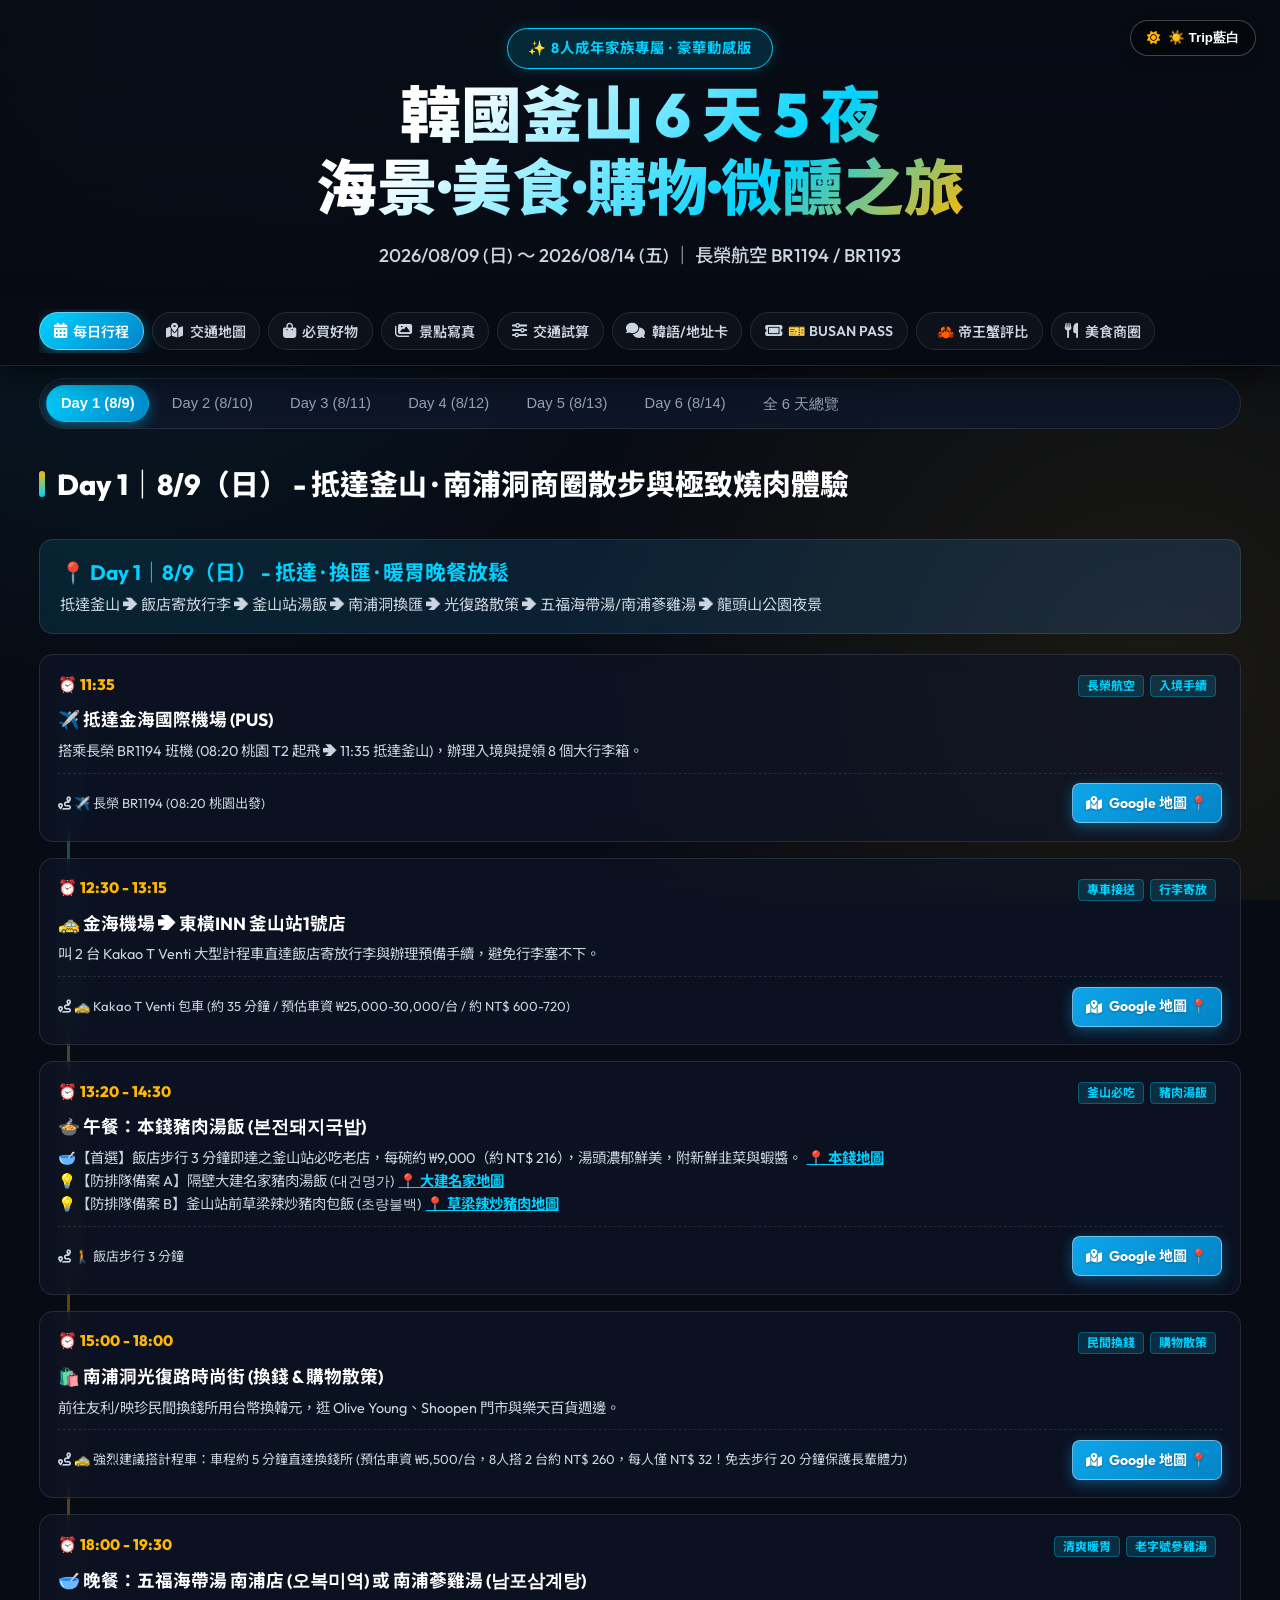
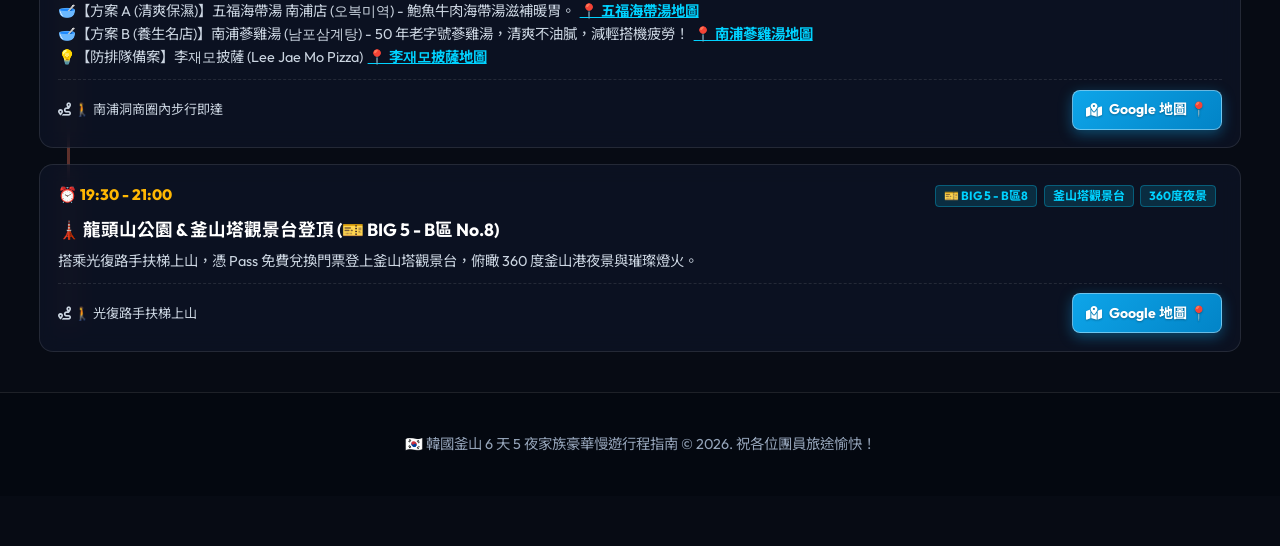
==== index.html @ e2132772 "Fix Google Maps multi-stop routing issue in Korea: Add travelmode=transit API parameter to bypass Ko" ====
<!DOCTYPE html>
<html lang="zh-TW">
<head>
  <meta charset="UTF-8">
  <meta name="viewport" content="width=device-width, initial-scale=1.0">
  <meta name="referrer" content="no-referrer">
  <meta name="description" content="2026 韓國釜山 6 天 5 夜 8 位成年家族慢遊行程與 Olive Young 必買好物推薦，含 Google Maps 定位地圖。">
  <title>🇰🇷 韓國釜山 6 天 5 夜豪華家族慢遊行程指南</title>
  <!-- Google Fonts & FontAwesome -->
  <link rel="preconnect" href="https://fonts.googleapis.com">
  <link rel="preconnect" href="https://fonts.gstatic.com" crossorigin>
  <link href="https://fonts.googleapis.com/css2?family=Noto+Sans+TC:wght@300;400;500;700;900&family=Outfit:wght@400;600;700;800;900&display=swap" rel="stylesheet">
  <link rel="stylesheet" href="https://cdnjs.cloudflare.com/ajax/libs/font-awesome/6.4.0/css/all.min.css">
  
  <style>
    /* 韓國釜山 專屬 CSS 設計系統 */
    :root {
      --primary-glow: #00d2ff;
      --secondary-glow: #3a7bd5;
      --accent-gold: #ffb703;
      --accent-coral: #ff5e78;
      --accent-green: #00e676;
      
      --line-1-orange: #f37321;
      --line-2-green: #36b84c;
      --line-donghae-blue: #0072bc;
      --line-gimhae-purple: #8c4195;
      
      --bg-dark: #070b14;
      --bg-card: rgba(18, 26, 45, 0.85);
      --bg-card-hover: rgba(28, 40, 68, 0.95);
      --border-light: rgba(255, 255, 255, 0.1);
      
      --text-main: #f8fafc;
      --text-muted: #94a3b8;
      --text-sub: #cbd5e1;
      
      --glass-bg: rgba(15, 23, 42, 0.8);
      --glass-border: rgba(255, 255, 255, 0.08);
      --shadow-lux: 0 20px 40px rgba(0, 0, 0, 0.5);
      
      --radius-lg: 20px;
      --radius-md: 14px;
      --radius-sm: 10px;
      --transition-smooth: all 0.3s cubic-bezier(0.4, 0, 0.2, 1);
    }

    /* ☀️ Trip.com 藍白簡約風格 (Light Trip Theme) 全面美化與對比優化 */
    html[data-theme="light-trip"] {
      --primary-glow: #0066f5;
      --secondary-glow: #0284c7;
      --accent-gold: #d97706;
      --accent-coral: #e11d48;
      --accent-green: #10b981;
      
      --bg-dark: #f8fafc;
      --bg-card: #ffffff;
      --bg-card-hover: #f1f5f9;
      --border-light: #dbeafe;
      
      --text-main: #0f172a;
      --text-muted: #64748b;
      --text-sub: #334155;
      
      --glass-bg: #ffffff;
      --glass-border: #cbd5e1;
      --shadow-lux: 0 8px 30px rgba(0, 102, 245, 0.08);
    }

    html[data-theme="light-trip"] body {
      background-color: #f1f5f9 !important;
      background-image: 
        radial-gradient(circle at 10% 15%, rgba(0, 102, 245, 0.05) 0%, transparent 40%),
        radial-gradient(circle at 90% 75%, rgba(217, 119, 6, 0.05) 0%, transparent 45%) !important;
      color: #0f172a !important;
    }

    html[data-theme="light-trip"] .hero-header {
      background: linear-gradient(180deg, rgba(255, 255, 255, 0.7) 0%, #f1f5f9 100%),
                  url('https://images.unsplash.com/photo-1570168007204-dfb528c6958f?q=80&w=1600&auto=format&fit=crop') center/cover no-repeat !important;
      border-bottom: 1px solid #cbd5e1 !important;
    }

    html[data-theme="light-trip"] .hero-overlay {
      background: radial-gradient(circle, rgba(241, 245, 249, 0.4) 0%, rgba(241, 245, 249, 0.92) 100%) !important;
    }

    html[data-theme="light-trip"] .hero-title {
      background: linear-gradient(135deg, #0f172a 20%, #0066f5 70%, #d97706 100%) !important;
      -webkit-background-clip: text !important;
      -webkit-text-fill-color: transparent !important;
    }

    html[data-theme="light-trip"] .sticky-nav {
      background: rgba(255, 255, 255, 0.95) !important;
      border-bottom: 1px solid #cbd5e1 !important;
      box-shadow: 0 4px 20px rgba(0, 0, 0, 0.06) !important;
    }

    html[data-theme="light-trip"] .main-tab-btn {
      background: #ffffff !important;
      color: #475569 !important;
      border: 1px solid #cbd5e1 !important;
      box-shadow: 0 2px 6px rgba(0, 0, 0, 0.03) !important;
    }

    html[data-theme="light-trip"] .main-tab-btn.active {
      background: linear-gradient(135deg, #0066f5 0%, #0284c7 100%) !important;
      color: #ffffff !important;
      border-color: #0066f5 !important;
      box-shadow: 0 4px 14px rgba(0, 102, 245, 0.35) !important;
    }

    /* 每日行程子頁籤背欄與按鈕修正 */
    html[data-theme="light-trip"] .sub-nav-container,
    html[data-theme="light-trip"] #sub-nav-container {
      background: #e2e8f0 !important;
      border: 1px solid #cbd5e1 !important;
      padding: 6px !important;
      border-radius: 40px !important;
    }

    html[data-theme="light-trip"] .sub-tab-btn {
      background: #ffffff !important;
      color: #334155 !important;
      border: 1px solid #cbd5e1 !important;
      box-shadow: 0 2px 5px rgba(0,0,0,0.03) !important;
    }

    html[data-theme="light-trip"] .sub-tab-btn.active {
      background: linear-gradient(135deg, #0066f5 0%, #0284c7 100%) !important;
      color: #ffffff !important;
      border-color: #0066f5 !important;
      box-shadow: 0 4px 12px rgba(0, 102, 245, 0.3) !important;
    }

    /* 每日行程區塊卡片美化（告別難看灰底） */
    html[data-theme="light-trip"] .day-section-block {
      background: #ffffff !important;
      border: 1.5px solid #dbeafe !important;
      box-shadow: 0 6px 25px rgba(0, 102, 245, 0.06) !important;
      padding: 1.5rem !important;
      border-radius: var(--radius-lg) !important;
      margin-bottom: 2.5rem !important;
    }

    html[data-theme="light-trip"] .day-section-title {
      color: #1e40af !important;
      border-bottom: 2px solid #60a5fa !important;
      padding-bottom: 0.6rem !important;
      margin-bottom: 1.75rem !important;
      font-size: 1.35rem !important;
      display: flex !important;
      align-items: center !important;
      gap: 0.5rem !important;
    }

    /* 時間軸內容卡片 */
    html[data-theme="light-trip"] .timeline-content {
      background: #ffffff !important;
      border: 1px solid #e2e8f0 !important;
      box-shadow: 0 4px 15px rgba(0, 0, 0, 0.04) !important;
    }

    html[data-theme="light-trip"] .timeline-time {
      color: #0066f5 !important;
      font-weight: 800 !important;
    }

    html[data-theme="light-trip"] .timeline-title {
      color: #0f172a !important;
    }

    html[data-theme="light-trip"] .timeline-desc {
      color: #334155 !important;
    }

    html[data-theme="light-trip"] .transport-info-box {
      background: #eff6ff !important;
      border: 1px solid #bfdbfe !important;
      color: #1e40af !important;
    }

    /* 交通試算區塊與按鈕白底白字覆蓋修正 */
    .transit-btn {
      background: rgba(255, 255, 255, 0.08);
      color: #cbd5e1;
      border: 1px solid rgba(255, 255, 255, 0.15);
      padding: 0.65rem 1.25rem;
      border-radius: var(--radius-sm);
      font-weight: 700;
      font-size: 0.92rem;
      cursor: pointer;
      transition: all 0.25s ease;
      display: inline-flex;
      align-items: center;
      gap: 0.5rem;
    }

    .transit-btn:hover {
      background: rgba(14, 165, 233, 0.25);
      border-color: var(--primary-glow);
      color: #ffffff;
    }

    .transit-btn.active {
      background: linear-gradient(135deg, #0ea5e9 0%, #0284c7 100%) !important;
      color: #ffffff !important;
      border: 1px solid var(--primary-glow) !important;
      box-shadow: 0 4px 15px rgba(14, 165, 233, 0.4) !important;
    }

    html[data-theme="light-trip"] .transit-btn {
      background: #ffffff !important;
      color: #1e293b !important;
      border: 1px solid #cbd5e1 !important;
    }

    html[data-theme="light-trip"] .transit-btn:hover {
      background: #f1f5f9 !important;
      color: #0f172a !important;
    }

    html[data-theme="light-trip"] .transit-btn.active {
      background: linear-gradient(135deg, #0066f5 0%, #0284c7 100%) !important;
      color: #ffffff !important;
      border-color: #0066f5 !important;
      box-shadow: 0 4px 14px rgba(0, 102, 245, 0.3) !important;
    }

    html[data-theme="light-trip"] #transit-detail {
      background: #eff6ff !important;
      border: 1.5px solid #bfdbfe !important;
      color: #0f172a !important;
    }

    html[data-theme="light-trip"] .transit-plan-desc {
      color: #334155 !important;
    }

    html[data-theme="light-trip"] .calc-input {
      background: #ffffff !important;
      color: #0f172a !important;
      border: 1px solid #cbd5e1 !important;
    }

    html[data-theme="light-trip"] .result-box {
      background: #eff6ff !important;
      border: 1px solid #bfdbfe !important;
    }

    html[data-theme="light-trip"] .result-val {
      color: #0066f5 !important;
    }

    /* 通用卡片與文字高對比度強制修正 */
    html[data-theme="light-trip"] .box-card,
    html[data-theme="light-trip"] .korean-card-box,
    html[data-theme="light-trip"] .product-card,
    html[data-theme="light-trip"] .gallery-card,
    html[data-theme="light-trip"] .meta-card {
      background: #ffffff !important;
      border: 1px solid #e2e8f0 !important;
      box-shadow: 0 4px 20px rgba(0, 0, 0, 0.05) !important;
    }

    html[data-theme="light-trip"] h1,
    html[data-theme="light-trip"] h2,
    html[data-theme="light-trip"] h3,
    html[data-theme="light-trip"] h4,
    html[data-theme="light-trip"] .section-title,
    html[data-theme="light-trip"] .product-title,
    html[data-theme="light-trip"] .gallery-title {
      color: #0f172a !important;
    }

    html[data-theme="light-trip"] p,
    html[data-theme="light-trip"] label,
    html[data-theme="light-trip"] li {
      color: #334155 !important;
    }

    html[data-theme="light-trip"] .korean-cat-btn,
    html[data-theme="light-trip"] .oy-filter-btn {
      background: #f1f5f9 !important;
      color: #334155 !important;
      border: 1px solid #cbd5e1 !important;
    }

    html[data-theme="light-trip"] .korean-cat-btn.active,
    html[data-theme="light-trip"] .oy-filter-btn.active {
      background: #0066f5 !important;
      color: #ffffff !important;
      border-color: #0066f5 !important;
    }

    * { margin: 0; padding: 0; box-sizing: border-box; }

    body {
      font-family: 'Outfit', 'Noto Sans TC', sans-serif;
      background-color: var(--bg-dark);
      color: var(--text-main);
      line-height: 1.6;
      overflow-x: hidden;
      background-image: 
        radial-gradient(circle at 10% 15%, rgba(0, 210, 255, 0.1) 0%, transparent 40%),
        radial-gradient(circle at 90% 75%, rgba(255, 183, 3, 0.08) 0%, transparent 45%);
      background-attachment: fixed;
      padding-bottom: 50px;
    }

    /* Hero Header */
    .hero-header {
      position: relative;
      min-height: auto !important;
      display: flex;
      flex-direction: column;
      justify-content: center;
      align-items: center;
      text-align: center;
      padding: 1.75rem 1.5rem 1.2rem 1.5rem !important;
      background: linear-gradient(180deg, rgba(7, 11, 20, 0.4) 0%, var(--bg-dark) 100%),
                  url('https://images.unsplash.com/photo-1570168007204-dfb528c6958f?q=80&w=1600&auto=format&fit=crop') center/cover no-repeat;
      /* border-bottom removed for seamless join */
    }

    .hero-overlay { position: absolute; inset: 0; background: radial-gradient(circle, rgba(7,11,20,0.3) 0%, rgba(7,11,20,0.92) 100%); z-index: 1; }
    .hero-content { position: relative; z-index: 2; max-width: 950px; }

    .badge-tag {
      display: inline-flex; align-items: center; gap: 0.5rem; padding: 0.5rem 1.25rem;
      background: rgba(0, 210, 255, 0.15); border: 1px solid var(--primary-glow); color: var(--primary-glow);
      border-radius: 50px; font-size: 0.9rem; font-weight: 700; letter-spacing: 1px; margin-bottom: 0.6rem !important;
      backdrop-filter: blur(10px); box-shadow: 0 0 15px rgba(0, 210, 255, 0.2);
    }

    .hero-title {
      font-size: clamp(2.2rem, 5vw, 3.8rem); font-weight: 900;
      background: linear-gradient(135deg, #ffffff 20%, var(--primary-glow) 70%, var(--accent-gold) 100%);
      -webkit-background-clip: text; -webkit-text-fill-color: transparent; margin-bottom: 1rem; line-height: 1.2;
    }

    .hero-subtitle { font-size: 1.15rem; color: var(--text-sub); margin-bottom: 0.5rem !important; font-weight: 500; }

    .meta-grid { display: grid; grid-template-columns: repeat(3, 1fr); gap: 1rem; max-width: 750px; margin: 0 auto; }
    @media (max-width: 768px) { .meta-grid { grid-template-columns: 1fr; } }
    .meta-card { background: var(--glass-bg); border: 1px solid var(--glass-border); backdrop-filter: blur(16px); padding: 1.2rem; border-radius: var(--radius-md); box-shadow: var(--shadow-lux); }
    .meta-card .label { font-size: 0.82rem; color: var(--text-muted); display: block; margin-bottom: 0.25rem; }
    .meta-card .val { font-size: 1rem; font-weight: 700; color: var(--accent-gold); }

    /* Sticky Main Navigation Tabs */
    .sticky-nav {
      border-top: none !important;
      position: sticky;
      top: 0;
      z-index: 100;
      background: rgba(7, 11, 20, 0.94);
      backdrop-filter: blur(24px);
      -webkit-backdrop-filter: blur(24px);
      border-bottom: 1px solid var(--border-light);
      padding: 0.75rem 0;
      box-shadow: 0 10px 30px rgba(0, 0, 0, 0.6);
    }
    .nav-container { max-width: 1250px; margin: 0 auto; padding: 0 1.5rem; }
    
    .main-tab-group {
      display: flex !important;
      flex-wrap: nowrap !important;
      overflow-x: auto !important;
      gap: 0.5rem !important;
      padding: 0.2rem 0 !important;
      scrollbar-width: none;
      -webkit-overflow-scrolling: touch;
    }
    .main-tab-group::-webkit-scrollbar { display: none; }
    
    .main-tab-btn {
      flex: 0 0 auto !important;
      white-space: nowrap !important;
      background: rgba(255, 255, 255, 0.03);
      border: 1px solid var(--border-light);
      border-radius: 30px !important;
      padding: 0.48rem 0.85rem !important; font-size: 0.92rem !important;
      cursor: pointer;
      color: var(--text-sub);
      font-weight: 600;
      font-size: 0.88rem !important;
      font-family: inherit;
      display: inline-flex !important;
      flex-direction: row !important;
      align-items: center;
      justify-content: center;
      gap: 0.4rem !important;
      transition: var(--transition-smooth);
    }
    .main-tab-btn i { font-size: 0.95rem; }
    .main-tab-btn:hover {
      background: rgba(255, 255, 255, 0.08);
      border-color: var(--primary-glow);
      color: #fff;
    }
    .main-tab-btn.active {
      background: linear-gradient(135deg, var(--primary-glow), #0284c7) !important;
      border: 1px solid rgba(255, 255, 255, 0.4) !important;
      color: #fff !important;
      box-shadow: 0 4px 15px rgba(0, 210, 255, 0.4) !important;
    }

    /* 美化分類過濾按鈕 (解決白底粗糙醜按鈕) */
    .korean-cat-btn, .oy-filter-btn {
      background: rgba(255, 255, 255, 0.05) !important;
      color: var(--text-sub) !important;
      border: 1px solid var(--border-light) !important;
      padding: 0.4rem 0.9rem !important;
      border-radius: 20px !important;
      font-size: 0.85rem !important;
      font-weight: 600 !important;
      cursor: pointer !important;
      transition: all 0.2s ease !important;
      white-space: nowrap !important;
      display: inline-flex !important;
      align-items: center !important;
      gap: 0.3rem !important;
    }
    .korean-cat-btn:hover, .oy-filter-btn:hover {
      background: rgba(14, 165, 233, 0.15) !important;
      color: var(--primary-glow) !important;
      border-color: var(--primary-glow) !important;
    }
    .korean-cat-btn.active, .oy-filter-btn.active {
      background: linear-gradient(135deg, #0ea5e9 0%, #0284c7 100%) !important;
      color: #ffffff !important;
      border-color: transparent !important;
      box-shadow: 0 4px 12px rgba(14, 165, 233, 0.4) !important;
    }

    /* 韓語/地址卡 網格與等高強制對齊 (Equal Height) */
    .korean-cards-grid {
      display: grid !important;
      grid-template-columns: repeat(auto-fill, minmax(280px, 1fr)) !important;
      gap: 1.25rem !important;
      align-items: stretch !important;
    }
    .korean-card-box {
      display: flex !important;
      flex-direction: column !important;
      justify-content: space-between !important;
      height: 100% !important;
      min-height: 250px !important;
    }

    /* Sub Navigation Tabs for Itinerary Days (膠囊單排滑動軌道，不佔兩排) */
    .sub-nav-wrapper {
      background: rgba(15, 23, 42, 0.85);
      border: 1px solid var(--border-light);
      border-radius: 40px;
      padding: 0.4rem;
      margin-bottom: 2rem;
      display: flex !important;
      flex-wrap: nowrap !important;
      overflow-x: auto !important;
      gap: 0.5rem !important;
      backdrop-filter: blur(12px);
      -webkit-overflow-scrolling: touch;
      scrollbar-width: none;
    }
    .sub-nav-wrapper::-webkit-scrollbar { display: none; }
    .sub-tab-btn {
      flex: 0 0 auto !important;
      white-space: nowrap !important;
      padding: 0.48rem 0.85rem !important; font-size: 0.92rem !important;
      border-radius: 30px !important;
      border: 1px solid transparent;
      background: transparent;
      color: var(--text-muted);
      font-size: 0.88rem;
      font-weight: 600;
      cursor: pointer;
      transition: var(--transition-smooth);
      display: inline-flex;
      align-items: center;
      gap: 0.4rem;
    }
    .sub-tab-btn.active {
      background: linear-gradient(135deg, var(--primary-glow), #0284c7) !important;
      color: #ffffff !important;
      font-weight: 700 !important;
      border-color: rgba(255, 255, 255, 0.4);
      box-shadow: 0 4px 15px rgba(0, 210, 255, 0.4);
    }

    .sub-tab-btn {
      background: transparent;
      border: 1px solid transparent;
      color: var(--text-muted);
      border-radius: var(--radius-sm);
      padding: 0.5rem 0.25rem;
      cursor: pointer;
      font-weight: 500;
      font-size: 0.88rem;
      display: flex;
      flex-direction: column;
      align-items: center;
      transition: var(--transition-smooth);
    }
    .sub-tab-btn:hover { color: #fff; background: rgba(255,255,255,0.04); }
    .sub-tab-btn.active {
      background: rgba(0, 210, 255, 0.08);
      border-color: rgba(0, 210, 255, 0.3);
      color: var(--primary-glow);
      font-weight: 700;
    }
    .sub-tab-day { font-size: 0.7rem; color: var(--accent-gold); }

    /* App Layout */
    .main-wrapper { max-width: 1250px; margin: 0.75rem auto; padding: 0 1.5rem; }
    
    /* App Sections */
    .app-section {
      display: none;
      animation: fadeIn 0.4s ease;
    }
    .app-section.active {
      display: block;
    }

    .section-header { margin-bottom: 2rem; display: flex; justify-content: space-between; align-items: center; }
    .section-title { font-size: 1.8rem; font-weight: 800; color: #fff; display: flex; align-items: center; gap: 0.75rem; }
    .section-title::before { content: ''; width: 6px; height: 26px; background: linear-gradient(180deg, var(--accent-gold), var(--primary-glow)); border-radius: 4px; display: inline-block; }

    .box-card { background: var(--bg-card); border: 1px solid var(--border-light); border-radius: var(--radius-lg); padding: 2rem; backdrop-filter: blur(15px); margin-bottom: 2.5rem; }

    /* Timeline Styles */
    .timeline { display: flex; flex-direction: column; gap: 1.75rem; position: relative; }
    .timeline::before { content: ''; position: absolute; left: 28px; top: 25px; bottom: 25px; width: 3px; background: linear-gradient(180deg, var(--primary-glow), var(--accent-gold), var(--accent-coral)); opacity: 0.35; }
    .timeline-item { position: relative; padding-left: 75px; }
    .timeline-icon { position: absolute; left: 8px; top: 15px; width: 42px; height: 42px; border-radius: 50%; background: var(--bg-dark); border: 2px solid var(--primary-glow); display: flex; align-items: center; justify-content: center; font-size: 1.2rem; box-shadow: 0 0 15px rgba(0, 210, 255, 0.4); z-index: 2; }
    
    .event-card { background: var(--bg-card); border: 1px solid var(--border-light); border-radius: var(--radius-lg); padding: 1.6rem; backdrop-filter: blur(12px); transition: var(--transition-smooth); }
    .event-card:hover { background: var(--bg-card-hover); border-color: rgba(0, 210, 255, 0.4); transform: translateY(-3px); box-shadow: var(--shadow-lux); }
    .event-header-flex { display: flex; justify-content: space-between; align-items: flex-start; gap: 1rem; margin-bottom: 0.5rem; }
    .event-time { font-size: 0.9rem; font-weight: 700; color: var(--accent-gold); background: rgba(255, 183, 3, 0.1); padding: 0.2rem 0.6rem; border-radius: 6px; display: inline-block; }
    .btn-map-link, .map-link-btn {
      display: inline-flex;
      align-items: center;
      gap: 0.4rem;
      background: linear-gradient(135deg, #0ea5e9 0%, #0284c7 100%) !important;
      color: #ffffff !important;
      padding: 0.48rem 0.85rem !important; font-size: 0.92rem !important;
      border-radius: 8px !important;
      font-size: 0.88rem !important;
      font-weight: 700 !important;
      text-decoration: none !important;
      border: 1px solid rgba(255, 255, 255, 0.4) !important;
      box-shadow: 0 4px 14px rgba(14, 165, 233, 0.4) !important;
      text-shadow: 0 1px 2px rgba(0, 0, 0, 0.3) !important;
      transition: var(--transition-smooth) !important;
    }
    .btn-map-link:hover, .map-link-btn:hover {
      background: linear-gradient(135deg, #38bdf8 0%, #0ea5e9 100%) !important;
      color: #ffffff !important;
      transform: translateY(-2px) !important;
      box-shadow: 0 6px 20px rgba(56, 189, 248, 0.6) !important;
    }
    .btn-map-link i, .map-link-btn i {
      color: #ffffff !important;
    }
    .event-title { font-size: 1.3rem; font-weight: 700; color: #fff; margin-bottom: 0.6rem; }
    .event-desc { color: var(--text-sub); font-size: 1rem; line-height: 1.65; margin-bottom: 1rem; }
    
    /* 雙方案獨立卡片斷行樣式 */
    .plan-option-container { margin-top: 0.75rem; display: flex; flex-direction: column; gap: 0.65rem; }
    .plan-option-box {
      padding: 0.85rem 1.1rem;
      border-radius: var(--radius-md);
      background: var(--bg-card);
      border: 1px solid var(--border-light);
      line-height: 1.6;
      font-size: 0.95rem;
      color: var(--text-main);
      box-shadow: 0 4px 12px rgba(0,0,0,0.1);
    }
    .plan-option-box.plan-a {
      border-left: 5px solid var(--accent-green, #10b981);
      background: rgba(16, 185, 129, 0.06);
    }
    .plan-option-box.plan-b {
      border-left: 5px solid #0066f5;
      background: rgba(0, 102, 245, 0.06);
    }
    
    .event-badges { display: flex; flex-wrap: wrap; gap: 0.5rem; }
    .badge { font-size: 0.8rem; padding: 0.35rem 0.8rem; border-radius: var(--radius-sm); font-weight: 600; }
    .badge-food { background: rgba(255, 183, 3, 0.15); color: var(--accent-gold); border: 1px solid rgba(255, 183, 3, 0.3); }
    .badge-shop { background: rgba(255, 94, 120, 0.15); color: var(--accent-coral); border: 1px solid rgba(255, 94, 120, 0.3); }
    .badge-sight { background: rgba(0, 210, 255, 0.15); color: var(--primary-glow); border: 1px solid rgba(0, 210, 255, 0.3); }

    /* Metro Guide */
    .metro-grid { display: grid; grid-template-columns: repeat(auto-fit, minmax(250px, 1fr)); gap: 1.25rem; margin-top: 1.5rem; }
    .metro-card { background: rgba(255, 255, 255, 0.02); border: 1px solid var(--border-light); border-radius: var(--radius-md); padding: 1.5rem; }
    .metro-card-header { display: flex; align-items: center; gap: 0.75rem; margin-bottom: 1rem; }
    .metro-badge { width: 32px; height: 32px; border-radius: 50%; color: #fff; font-weight: 800; font-size: 0.95rem; display: flex; align-items: center; justify-content: center; }
    .line-1 { background-color: var(--line-1-orange); } .line-2 { background-color: var(--line-2-green); } .line-donghae { background-color: var(--line-donghae-blue); } .line-gimhae { background-color: var(--line-gimhae-purple); }
    .metro-line-title { font-size: 1.15rem; font-weight: 700; color: #fff; }
    .metro-stations-list { list-style: none; display: flex; flex-direction: column; gap: 0.8rem; }
    .metro-station-item { display: flex; align-items: flex-start; gap: 0.6rem; font-size: 0.92rem; }
    .station-name { font-weight: 700; color: var(--accent-gold); white-space: nowrap; }
    .station-spots { color: var(--text-sub); }
    .metro-map-wrapper { background: rgba(0, 0, 0, 0.4); border: 1px solid var(--border-light); border-radius: var(--radius-lg); padding: 1rem; margin-top: 1.5rem; text-align: center; }
    .metro-map-img { width: 100%; max-height: 500px; object-fit: contain; border-radius: var(--radius-md); }

    /* 中韓對照司機卡片 CSS */
    .taxi-grid { display: grid; grid-template-columns: repeat(auto-fill, minmax(280px, 1fr)); gap: 1.25rem; margin-top: 1.5rem; }
    .taxi-card { background: linear-gradient(135deg, rgba(28, 40, 68, 0.9) 0%, rgba(18, 26, 45, 0.9) 100%); border: 1px solid rgba(0, 210, 255, 0.25); border-radius: var(--radius-md); padding: 1.5rem; box-shadow: var(--shadow-lux); position: relative; overflow: hidden; }
    .taxi-card::after { content: '🚕'; position: absolute; bottom: 10px; right: 10px; font-size: 2.2rem; opacity: 0.08; }
    .taxi-zh { font-size: 1.1rem; font-weight: 800; color: #fff; margin-bottom: 0.4rem; display: flex; align-items: center; gap: 8px; }
    .taxi-zh span { font-size: 0.82rem; background: rgba(255, 183, 3, 0.15); color: var(--accent-gold); padding: 2px 8px; border-radius: 4px; font-weight: 600; }
    .taxi-kr-box { background: rgba(7, 11, 20, 0.6); border: 1px solid rgba(255,255,255,0.05); border-radius: var(--radius-sm); padding: 0.85rem; margin: 0.75rem 0; text-align: center; }
    .taxi-kr { font-size: 1.5rem; font-weight: 900; color: var(--primary-glow); letter-spacing: 0.5px; word-break: break-all; }
    .taxi-addr { font-size: 0.82rem; color: var(--text-muted); line-height: 1.4; margin-bottom: 0.5rem; }
    .taxi-copy-btn { width: 100%; background: rgba(255,255,255,0.05); border: 1px solid rgba(255,255,255,0.1); color: var(--text-sub); padding: 0.45rem; border-radius: 6px; font-size: 0.78rem; font-weight: 600; cursor: pointer; display: flex; align-items: center; justify-content: center; gap: 6px; transition: var(--transition-smooth); }
    .taxi-copy-btn:hover { background: var(--primary-glow); color: #000; border-color: var(--primary-glow); }

    /* Google Maps Locations Table */
    .maps-table-wrapper {
      margin-top: 1.5rem;
      overflow-x: auto;
    }
    .maps-table {
      width: 100%;
      border-collapse: collapse;
      text-align: left;
      font-size: 0.95rem;
    }
    .maps-table th, .maps-table td {
      padding: 0.85rem 1rem;
      border-bottom: 1px solid var(--border-light);
    }
    .maps-table th {
      background-color: rgba(255, 255, 255, 0.05);
      color: var(--primary-glow);
      font-weight: 700;
    }
    .maps-table tr:hover {
      background-color: rgba(255, 255, 255, 0.02);
    }
    .maps-table td a {
      color: var(--accent-gold);
      text-decoration: none;
      font-weight: 600;
      display: inline-flex;
      align-items: center;
      gap: 5px;
    }
    .maps-table td a:hover {
      color: #fff;
      text-decoration: underline;
    }

    /* Photo Gallery */
    .gallery-grid { display: grid; grid-template-columns: repeat(auto-fill, minmax(280px, 1fr)); gap: 1.5rem; margin-top: 1rem; }
    .photo-card { position: relative; border-radius: var(--radius-md); overflow: hidden; height: 240px; cursor: pointer; border: 1px solid var(--border-light); box-shadow: var(--shadow-lux); }
    .photo-card img { width: 100%; height: 100%; object-fit: cover; transition: transform 0.6s ease; }
    .photo-card:hover img { transform: scale(1.08); }
    .photo-overlay { position: absolute; inset: 0; background: linear-gradient(180deg, transparent 35%, rgba(7, 11, 20, 0.95) 100%); display: flex; flex-direction: column; justify-content: flex-end; padding: 1.2rem; }
    .photo-title { font-size: 1.15rem; font-weight: 700; color: #fff; margin-bottom: 0.2rem; }
    .photo-location { font-size: 0.85rem; color: var(--primary-glow); }

    /* Calculators and Transit Tools */
    .calc-grid { display: grid; grid-template-columns: repeat(auto-fit, minmax(220px, 1fr)); gap: 1.25rem; margin-top: 1rem; }
    .calc-input-group { display: flex; flex-direction: column; gap: 0.5rem; }
    .calc-input-group label { font-size: 0.88rem; color: var(--text-sub); }
    .calc-input { background: rgba(255, 255, 255, 0.05); border: 1px solid var(--border-light); color: #fff; padding: 0.75rem 1rem; border-radius: var(--radius-sm); font-size: 0.95rem; outline: none; transition: var(--transition-smooth); }
    .calc-input:focus { border-color: var(--primary-glow); }
    .result-box { background: rgba(0, 210, 255, 0.08); border: 1px solid rgba(0, 210, 255, 0.2); border-radius: var(--radius-md); padding: 1.25rem 1.5rem; display: flex; justify-content: space-between; align-items: center; margin-top: 1.5rem; }
    .result-val { font-size: 1.5rem; font-weight: 800; color: var(--accent-gold); }

    /* Food & Shopping Guides */
    .rec-flex-grid { display: grid; grid-template-columns: repeat(auto-fit, minmax(320px, 1fr)); gap: 1.5rem; }
    .rec-list { list-style: none; display: flex; flex-direction: column; gap: 0.8rem; font-size: 0.95rem; color: var(--text-sub); }
    .rec-list li { position: relative; padding-left: 1.5rem; border-bottom: 1px solid rgba(255,255,255,0.03); padding-bottom: 0.6rem; }
    .rec-list li:last-child { border-bottom: none; }
    .rec-list li strong { color: #fff; }
    .rec-list li::before { content: '➔'; position: absolute; left: 0; color: var(--primary-glow); }

    /* Olive Young Styles (圖片外連按鈕樣式) */
    .oy-subtitle { color: var(--text-sub); font-size: 1rem; margin-bottom: 2rem; }
    
    .oy-widgets-grid { display: grid; grid-template-columns: 1.2fr 1fr; gap: 1.5rem; margin-bottom: 2.5rem; }
    @media (max-width: 768px) { .oy-widgets-grid { grid-template-columns: 1fr; } }
    
    .oy-widget-card { background: rgba(255, 255, 255, 0.02); border: 1px solid var(--border-light); border-radius: var(--radius-md); padding: 1.5rem; }
    .oy-widget-title { font-size: 1.15rem; color: #fff; margin-bottom: 1rem; display: flex; align-items: center; gap: 0.5rem; border-bottom: 1px solid rgba(255, 255, 255, 0.05); padding-bottom: 0.5rem; }
    .oy-widget-title i { color: var(--accent-gold); }
    
    .oy-calc-group { display: flex; gap: 10px; }
    .oy-calc-input-wrapper { flex-grow: 1; position: relative; }
    .oy-calc-input-wrapper span { position: absolute; right: 12px; top: 50%; transform: translateY(-50%); color: var(--text-muted); font-size: 0.85rem; font-weight: 600; }
    .oy-calc-input { width: 100%; background: rgba(255, 255, 255, 0.05); border: 1px solid var(--border-light); color: #fff; padding: 0.65rem 3rem 0.65rem 0.85rem; border-radius: var(--radius-sm); font-size: 0.95rem; outline: none; transition: var(--transition-smooth); }
    .oy-calc-input:focus { border-color: var(--primary-glow); }
    .oy-calc-btn { background: var(--primary-glow); color: #000; border: none; font-weight: 700; padding: 0 1.25rem; border-radius: var(--radius-sm); cursor: pointer; transition: var(--transition-smooth); }
    .oy-calc-btn:hover { background: #00b3d6; box-shadow: 0 0 10px rgba(0, 210, 255, 0.3); }
    
    .oy-calc-result { display: none; margin-top: 1.25rem; padding: 1rem; background: rgba(0, 210, 255, 0.04); border-left: 3px solid var(--primary-glow); border-radius: 0 var(--radius-sm) var(--radius-sm) 0; font-size: 0.9rem; animation: fadeIn 0.3s ease; }
    .oy-calc-row { display: flex; justify-content: space-between; margin-bottom: 0.4rem; }
    .oy-calc-row:last-child { margin-bottom: 0; border-top: 1px dashed rgba(255, 255, 255, 0.1); padding-top: 0.4rem; font-weight: 700; color: var(--accent-gold); }
    
    .oy-tips-list { list-style: none; display: flex; flex-direction: column; gap: 0.6rem; font-size: 0.88rem; color: var(--text-sub); }
    .oy-tips-list li { position: relative; padding-left: 1.2rem; }
    .oy-tips-list li::before { content: '✦'; position: absolute; left: 0; color: var(--accent-gold); }
    
    .oy-filter-bar { display: flex; gap: 0.5rem; flex-wrap: wrap; margin-bottom: 1.5rem; }
    .oy-filter-btn { background: rgba(255, 255, 255, 0.03); border: 1px solid var(--border-light); color: var(--text-sub); padding: 0.5rem 1.2rem; border-radius: 50px; font-size: 0.88rem; cursor: pointer; transition: var(--transition-smooth); }
    .oy-filter-btn:hover { border-color: var(--primary-glow); color: #fff; }
    .oy-filter-btn.active { background: var(--primary-glow); color: #000; border-color: var(--primary-glow); font-weight: 700; box-shadow: 0 4px 12px rgba(0, 210, 255, 0.25); }
    
    .oy-grid { display: grid; grid-template-columns: repeat(auto-fill, minmax(220px, 1fr)); gap: 1.5rem; }
    .oy-card { background: rgba(255, 255, 255, 0.02); border: 1px solid var(--border-light); border-radius: var(--radius-md); overflow: hidden; display: flex; flex-direction: column; position: relative; cursor: pointer; transition: var(--transition-smooth); min-height: 220px; }
    .oy-card:hover { transform: translateY(-5px); background: rgba(255, 255, 255, 0.06); border-color: rgba(0, 210, 255, 0.3); box-shadow: var(--shadow-lux); }
    
    .oy-card-time { position: absolute; top: 10px; left: 10px; background: rgba(7, 11, 20, 0.75); color: #fff; font-size: 0.72rem; padding: 0.25rem 0.5rem; border-radius: 50px; font-weight: 700; z-index: 2; backdrop-filter: blur(2px); }
    .oy-card-badge { position: absolute; top: 10px; right: 10px; background: var(--accent-coral); color: #fff; font-size: 0.68rem; padding: 0.2rem 0.5rem; border-radius: 4px; font-weight: 800; z-index: 2; }
    
    .oy-card-content { padding: 1.5rem; display: flex; flex-direction: column; flex-grow: 1; justify-content: space-between; }
    .oy-card-cat { font-size: 0.72rem; color: var(--primary-glow); font-weight: 600; margin-bottom: 0.3rem; text-transform: uppercase; }
    .oy-card-title { font-size: 1.05rem; font-weight: 700; color: #fff; margin-bottom: 0.25rem; line-height: 1.3; }
    .oy-card-en { font-size: 0.78rem; color: var(--text-muted); margin-bottom: 0.8rem; white-space: nowrap; overflow: hidden; text-overflow: ellipsis; }
    
    /* 點此查看 OY 官網超連結按鈕 CSS */
    .oy-link-btn {
      display: inline-flex;
      align-items: center;
      gap: 6px;
      background: rgba(0, 210, 255, 0.08);
      border: 1px solid rgba(0, 210, 255, 0.25);
      color: var(--primary-glow);
      padding: 0.45rem 0.85rem;
      border-radius: var(--radius-sm);
      font-size: 0.8rem;
      font-weight: 700;
      text-decoration: none;
      transition: var(--transition-smooth);
      margin-bottom: 0.75rem;
      width: fit-content;
    }
    .oy-link-btn:hover {
      background: var(--primary-glow);
      color: #000;
      border-color: var(--primary-glow);
      box-shadow: 0 0 10px rgba(0, 210, 255, 0.4);
    }
    
    .oy-tags { display: flex; flex-wrap: wrap; gap: 4px; margin-top: auto; }
    .oy-tag { font-size: 0.68rem; background: rgba(0, 210, 255, 0.08); color: var(--primary-glow); padding: 2px 6px; border-radius: 3px; font-weight: 500; border: 1px solid rgba(0, 210, 255, 0.15); }

    /* Modals */
    .modal { display: none; position: fixed; inset: 0; z-index: 1000; background: rgba(0, 0, 0, 0.88); backdrop-filter: blur(12px); -webkit-backdrop-filter: blur(12px); justify-content: center; align-items: center; padding: 2rem; opacity: 0; transition: opacity 0.3s ease; }
    .modal.active { display: flex; opacity: 1; }
    .modal-content { max-width: 800px; width: 100%; background: var(--bg-dark); border: 1px solid var(--border-light); border-radius: var(--radius-lg); overflow: hidden; position: relative; box-shadow: 0 25px 60px rgba(0,0,0,0.9); transform: translateY(30px); transition: transform 0.4s cubic-bezier(0.16, 1, 0.3, 1); }
    .modal.active .modal-content { transform: translateY(0); }
    
    .modal-img { width: 100%; max-height: 450px; object-fit: cover; }
    .modal-body { padding: 1.75rem; }
    .modal-close { position: absolute; top: 1rem; right: 1rem; background: rgba(0,0,0,0.7); color: #fff; border: none; width: 40px; height: 40px; border-radius: 50%; font-size: 1.3rem; cursor: pointer; display: flex; align-items: center; justify-content: center; z-index: 5; }

    /* OY Modal details (純文字與新開實體圖按鈕) */
    #oy-modal .modal-content { max-width: 550px; }
    .oy-modal-header { display: flex; margin-bottom: 1.5rem; align-items: center; }
    .oy-modal-title-info { flex-grow: 1; }
    .oy-modal-time { display: inline-block; background: rgba(0, 210, 255, 0.12); color: var(--primary-glow); padding: 3px 10px; border-radius: 50px; font-size: 0.75rem; font-weight: 700; margin-bottom: 0.5rem; }
    .oy-modal-name { font-size: 1.4rem; font-weight: 800; color: #fff; margin-bottom: 0.25rem; }
    .oy-modal-en { font-size: 0.88rem; color: var(--text-muted); margin-bottom: 0.75rem; }
    
    .oy-modal-section { margin-bottom: 1.25rem; }
    .oy-modal-sec-title { font-size: 0.95rem; font-weight: 700; color: var(--accent-gold); margin-bottom: 0.4rem; display: flex; align-items: center; gap: 0.4rem; }
    .oy-modal-sec-text { font-size: 0.9rem; color: var(--text-sub); text-align: justify; line-height: 1.5; }
    .oy-modal-reason-box { background: rgba(255, 183, 3, 0.04); border: 1px solid rgba(255, 183, 3, 0.15); border-radius: var(--radius-sm); padding: 1rem; }

    @keyframes fadeIn {
      from { opacity: 0; transform: translateY(10px); }
      to { opacity: 1; transform: translateY(0); }
    }
  </style>
</head>
<body>

  <!-- Hero Header Section -->
  <header class="hero-header" id="hero-section">
    <div class="hero-overlay"></div>
    <div style="position: absolute; top: 1.25rem; right: 1.5rem; z-index: 10;">
      <button onclick="toggleTheme()" id="theme-toggle-btn-nav" style="background: rgba(0, 0, 0, 0.4); backdrop-filter: blur(10px); border: 1px solid rgba(255, 255, 255, 0.25); color: #fff; padding: 0.5rem 1rem; border-radius: 30px; font-weight: 700; cursor: pointer; display: flex; align-items: center; gap: 8px; transition: all 0.3s ease; box-shadow: 0 4px 15px rgba(0,0,0,0.2);">
        <i class="fa-solid fa-sun" id="theme-btn-icon-nav" style="color: var(--accent-gold);"></i>
        <span id="theme-btn-text-nav">☀️ 切換風格</span>
      </button>
    </div>
    <div class="hero-content">
      <span class="badge-tag">✨ 8人成年家族專屬 · 豪華動感版</span>
      <h1 class="hero-title">韓國釜山 6 天 5 夜<br>海景·美食·購物·微醺之旅</h1>
      <p class="hero-subtitle">2026/08/09 (日) ～ 2026/08/14 (五) ｜ 長榮航空 BR1194 / BR1193</p>
    </div>
  </header>

  <!-- Sticky Navigation Tabs (SPA Sections) -->
  <nav class="sticky-nav" id="main-nav">
    <div class="nav-container">
      <div class="main-tab-group">
        <button class="main-tab-btn active" onclick="switchSection('itinerary-section')">
          <i class="fa-solid fa-calendar-days"></i>
          <span>每日行程</span>
        </button>
        <button class="main-tab-btn" onclick="switchSection('metro-section')">
          <i class="fa-solid fa-map-location-dot"></i>
          <span>交通地圖</span>
        </button>
        <button class="main-tab-btn" onclick="switchSection('oliveyoung-section')">
          <i class="fa-solid fa-bag-shopping"></i>
          <span>必買好物</span>
        </button>
        <button class="main-tab-btn" onclick="switchSection('gallery-section')">
          <i class="fa-solid fa-images"></i>
          <span>景點寫真</span>
        </button>
        <button class="main-tab-btn" onclick="switchSection('tools-section')">
          <i class="fa-solid fa-sliders"></i>
          <span>交通試算</span>
        </button>
        <button class="main-tab-btn" onclick="switchSection('korean-card-section')">
          <i class="fa-solid fa-comments"></i>
          <span>韓語/地址卡</span>
        </button>
        <button class="main-tab-btn" onclick="switchSection('pass-section')">
          <i class="fa-solid fa-ticket"></i>
          <span>🎫 BUSAN PASS</span>
        </button>
        <button class="main-tab-btn" onclick="switchSection('crab-section')">
          <i class="fa-solid fa-crab"></i>
          <span>🦀 帝王蟹評比</span>
        </button>
        <button class="main-tab-btn" onclick="switchSection('recommendation-section')">
          <i class="fa-solid fa-utensils"></i>
          <span>美食商圈</span>
        </button>

      </div>
    </div>
  </nav>

  <!-- Main Content Wrapper -->
  <main class="main-wrapper">
  
    <!-- Section 1: Daily Itinerary Timeline -->
    <section id="itinerary-section" class="app-section active">
      <!-- Sub Tabs for Days (DAY 1 ~ DAY 6) -->
      <div class="sub-nav-wrapper" id="sub-nav-container">
        <!-- Rendered dynamically by JS -->
      </div>
      
      <div class="section-header">
        <h2 class="section-title" id="day-title">Day 1｜8/9（日） - 抵達釜山 · 南浦洞商圈散步與極致燒肉體驗</h2>
      </div>
      <div id="timeline-container"></div>
    </section>

    <!-- Section 2: 交通與景點定位地圖 -->
    <section id="metro-section" class="app-section">
      <div class="section-header">
        <h2 class="section-title">🗺️ 釜山地鐵與每日景點路線地圖</h2>
      </div>
      
      <!-- 🚕 搭計程車專用導引 -->
      <div class="box-card" style="background: rgba(14, 165, 233, 0.1); border: 1px solid rgba(14, 165, 233, 0.3); display: flex; justify-content: space-between; align-items: center; flex-wrap: wrap; gap: 1rem; padding: 1.25rem 1.5rem; margin-bottom: 1.75rem;">
        <div>
          <h3 style="color: #fff; font-size: 1.1rem; margin-bottom: 0.25rem;"><i class="fa-solid fa-taxi" style="color: var(--accent-gold);"></i> 🚕 搭計程車專用中韓地址與實用對話卡</h3>
          <p style="color: var(--text-sub); font-size: 0.88rem; margin: 0;">已為您收錄飯店、景點、美食韓文地址與「📱 秀給司機看」滿版大字置頂視窗！</p>
        </div>
        <button class="map-link-btn" onclick="switchSection('korean-card-section')" style="background: linear-gradient(135deg, #0ea5e9 0%, #0284c7 100%) !important; color: #fff !important; font-weight: 700; border-radius: 30px; padding: 0.6rem 1.25rem; white-space: nowrap;">
          <i class="fa-solid fa-comments"></i> 前往【韓語/地址卡】專區 ➔
        </button>
      </div>
      
      <div class="box-card">
        <p style="color: var(--text-sub); font-size: 1rem; margin-bottom: 1.5rem;">
          本行程精心規劃之景點皆已定位。以下提供<strong>每日整體路線地圖 (一次顯示整天所有景點)</strong>、<strong>地鐵路線對照圖</strong>，以及<strong>每個景點的 Google Maps 快速導航連結</strong>：
        </p>

        <!-- 一鍵定位整日所有景點 -->
        <h3 style="color: #fff; margin-bottom: 0.5rem;"><i class="fa-solid fa-route" style="color: var(--primary-glow);"></i> 每日行程景點一鍵路線地圖</h3>
        
        <div style="background: rgba(234, 179, 8, 0.12); border: 1px solid rgba(234, 179, 8, 0.35); border-radius: 8px; padding: 0.85rem 1.1rem; margin-bottom: 1.25rem; font-size: 0.88rem; line-height: 1.5; color: #fef08a;">
          💡 <b>韓國地圖小知識與避坑提醒</b>：因韓國《空間數據安全法》限制，Google Maps 在韓國境內<b>不支援「汽車/駕車導航 (Driving)」</b>（若開汽車模式會顯示「無法規劃路線」）。下方連結已<b>全面強制開啟「大眾運輸 (Transit)」模式</b>！現場搭乘計程車建議同時搭配【韓語/地址卡】專區，出示韓文地址給司機最精準！
        </div>

        <div style="display: flex; gap: 0.6rem; flex-wrap: wrap; margin-bottom: 2rem;">
          <a href="https://www.google.com/maps/dir/?api=1&origin=Toyoko+Inn+Busan+Station+No.1&destination=Busan+Tower&waypoints=Bonjeon+Dwaeji-gukbap+Busan%7CGwangbok-ro+Fashion+Street+Busan%7CNampo+Samgyetang+Busan%7CYongdusan+Park+Busan&travelmode=transit" target="_blank" class="btn-map-link" style="padding: 0.55rem 1.1rem; font-size: 0.88rem;"><i class="fa-solid fa-route"></i> Day 1 全日大眾運輸路線</a>
          <a href="https://www.google.com/maps/dir/?api=1&origin=Busan+Station&destination=Songjo-3-dae+Dwaeji-gukbap+Seomyeon&waypoints=Oryukdo+Skywalk+Busan%7CHaeundae+Blueline+Park+Mipo+Station%7CSuminine+Cheongsapo+Busan%7CHuinnyeoul+Culture+Village+Busan%7CGamcheon+Culture+Village+Busan&travelmode=transit" target="_blank" class="btn-map-link" style="padding: 0.55rem 1.1rem; font-size: 0.88rem;"><i class="fa-solid fa-route"></i> Day 2 全日大眾運輸路線</a>
          <a href="https://www.google.com/maps/dir/?api=1&origin=Toyoko+Inn+Busan+Station+No.1&destination=BIFF+Square+Busan&waypoints=Songdo+Marine+Cable+Car+Busan%7CShin+Dong-A+Market+Busan%7CArte+Museum+Busan%7CLotte+Mart+Gwangbok+Busan%7CMatchandeul+Wangso-geum-gu-i+Bupyeong&travelmode=transit" target="_blank" class="btn-map-link" style="padding: 0.55rem 1.1rem; font-size: 0.88rem;"><i class="fa-solid fa-route"></i> Day 3 全日大眾運輸路線</a>
          <a href="https://www.google.com/maps/dir/?api=1&origin=Toyoko+Inn+Busan+Station+No.1&destination=Lotte+Premium+Outlets+Dongbusan&waypoints=Haedong+Yonggungsa+Temple%7CSkyline+Luge+Busan%7CGijang+Market+Busan%7CAnanti+Cove+Busan&travelmode=transit" target="_blank" class="btn-map-link" style="padding: 0.55rem 1.1rem; font-size: 0.88rem;"><i class="fa-solid fa-route"></i> Day 4 全日大眾運輸路線</a>
          <a href="https://www.google.com/maps/dir/?api=1&origin=Toyoko+Inn+Busan+Station+No.1&destination=Gwangalli+Beach+Busan&waypoints=SPA+LAND+Centum+City+Busan%7CSnoopy+Place+Busan%7CMarine+City+Busan&travelmode=transit" target="_blank" class="btn-map-link" style="padding: 0.55rem 1.1rem; font-size: 0.88rem;"><i class="fa-solid fa-route"></i> Day 5 全日大眾運輸路線</a>
          <a href="https://www.google.com/maps/dir/?api=1&origin=Toyoko+Inn+Busan+Station+No.1&destination=Gimhae+International+Airport&travelmode=transit" target="_blank" class="btn-map-link" style="padding: 0.55rem 1.1rem; font-size: 0.88rem;"><i class="fa-solid fa-route"></i> Day 6 全日大眾運輸路線</a>
        </div>

        <!-- 地鐵路線對照圖 -->
        <div class="metro-map-wrapper" style="margin-bottom: 2rem;">
          <h3 style="color: #fff; margin-bottom: 0.75rem;">🗺️ 釜山地鐵景點路線對照地圖 (參考《波比看世界》)</h3>
          <a href="https://bobbytravel.tw/wp-content/uploads/2025/07/20250916225216_0_1f6d92.jpg" target="_blank" rel="noopener">
            <img src="https://bobbytravel.tw/wp-content/uploads/2025/07/20250916225216_0_1f6d92.jpg" alt="釜山地鐵景點對照圖" class="metro-map-img">
          </a>
          <p style="font-size: 0.85rem; color: var(--text-muted); margin-top: 0.5rem;">💡 點擊上圖可開啟外部清晰大圖</p>
        </div>

        <!-- 景點定位地圖清單 -->
        <h3 style="color: #fff; margin-bottom: 1rem;"><i class="fa-solid fa-location-dot" style="color: var(--accent-coral);"></i> 所有景點 Google Maps 定位地圖快速清單</h3>
        <div class="maps-table-wrapper">
          <table class="maps-table">
            <thead>
              <tr>
                <th>天數</th>
                <th>景點/美食名稱</th>
                <th>分類</th>
                <th>Google Maps 定位與導航</th>
              </tr>
            </thead>
            <tbody>
              <tr>
                <td><strong>Day 1</strong></td>
                <td>東橫INN 釜山站1號店</td>
                <td>住宿</td>
                <td><a href="https://www.google.com/maps/search/?api=1&query=Toyoko+Inn+Busan+Station+No.1" target="_blank"><i class="fa-solid fa-map-pin"></i> 開啟地圖</a></td>
              </tr>
              <tr>
                <td><strong>Day 1</strong></td>
                <td>午餐：本錢豬肉湯飯</td>
                <td>美食</td>
                <td><a href="https://www.google.com/maps/search/?api=1&query=Bonjeon+Dwaeji-gukbap+Busan" target="_blank"><i class="fa-solid fa-map-pin"></i> 開啟地圖</a></td>
              </tr>
              <tr>
                <td><strong>Day 1</strong></td>
                <td>南浦洞換錢所 (友利/映珍/Money Box)</td>
                <td>換匯</td>
                <td><a href="https://www.google.com/maps/search/?api=1&query=Woori+Exchange+Nampo+Busan" target="_blank"><i class="fa-solid fa-map-pin"></i> 開啟地圖</a></td>
              </tr>
              <tr>
                <td><strong>Day 1</strong></td>
                <td>南浦洞光復路時尚街 & 美妝散步</td>
                <td>購物</td>
                <td><a href="https://www.google.com/maps/search/?api=1&query=Gwangbok-ro+Fashion+Street+Busan" target="_blank"><i class="fa-solid fa-map-pin"></i> 開啟地圖</a></td>
              </tr>
              <tr>
                <td><strong>Day 1</strong></td>
                <td>晚餐：五福海帶湯 / 南浦蔘雞湯 (首日清爽暖胃)</td>
                <td>美食</td>
                <td><a href="https://www.google.com/maps/search/?api=1&query=Nampo+Samgyetang+Busan" target="_blank"><i class="fa-solid fa-map-pin"></i> 開啟地圖</a></td>
              </tr>
              <tr>
                <td><strong>Day 1</strong></td>
                <td>龍頭山公園 & 釜山塔觀景台登頂 (🎫 BIG 5 - B區8)</td>
                <td>景點</td>
                <td><a href="https://www.google.com/maps/search/?api=1&query=Yongdusan+Park+Busan" target="_blank"><i class="fa-solid fa-map-pin"></i> 開啟地圖</a></td>
              </tr>
              <tr>
                <td><strong>Day 2</strong></td>
                <td>五六島天空步道 (懸崖玻璃步道)</td>
                <td>景點</td>
                <td><a href="https://www.google.com/maps/search/?api=1&query=Oryukdo+Skywalk+Busan" target="_blank"><i class="fa-solid fa-map-pin"></i> 開啟地圖</a></td>
              </tr>
              <tr>
                <td><strong>Day 2</strong></td>
                <td>海雲台藍線公園 (天空膠囊列車)</td>
                <td>景點</td>
                <td><a href="https://www.google.com/maps/search/?api=1&query=Haeundae+Blueline+Park+Mipo+Station" target="_blank"><i class="fa-solid fa-map-pin"></i> 開啟地圖</a></td>
              </tr>
              <tr>
                <td><strong>Day 2</strong></td>
                <td>午餐：青沙浦 秀民家烤貝</td>
                <td>美食</td>
                <td><a href="https://www.google.com/maps/search/?api=1&query=Suminine+Cheongsapo+Busan" target="_blank"><i class="fa-solid fa-map-pin"></i> 開啟地圖</a></td>
              </tr>
              <tr>
                <td><strong>Day 2</strong></td>
                <td>白淺灘文化村</td>
                <td>景點</td>
                <td><a href="https://www.google.com/maps/search/?api=1&query=Huinnyeoul+Culture+Village+Busan" target="_blank"><i class="fa-solid fa-map-pin"></i> 開啟地圖</a></td>
              </tr>
              <tr>
                <td><strong>Day 2</strong></td>
                <td>甘川洞文化村</td>
                <td>景點</td>
                <td><a href="https://www.google.com/maps/search/?api=1&query=Gamcheon+Culture+Village+Busan" target="_blank"><i class="fa-solid fa-map-pin"></i> 開啟地圖</a></td>
              </tr>
              <tr>
                <td><strong>Day 2</strong></td>
                <td>晚餐：【方案B】西面 松亭3代豬肉湯飯</td>
                <td>美食</td>
                <td><a href="https://www.google.com/maps/search/?api=1&query=Songjo-3-dae+Dwaeji-gukbap+Seomyeon" target="_blank"><i class="fa-solid fa-map-pin"></i> 開啟地圖</a></td>
              </tr>
              <tr>
                <td><strong>Day 3</strong></td>
                <td>松島海上纜車 (🎫 BIG 5 - B區14) & 龍宮雲橋</td>
                <td>景點</td>
                <td><a href="https://www.google.com/maps/search/?api=1&query=Songdo+Marine+Cable+Car+Busan" target="_blank"><i class="fa-solid fa-map-pin"></i> 開啟地圖</a></td>
              </tr>
              <tr>
                <td><strong>Day 3</strong></td>
                <td>午餐：【方案A】新東亞水產市場 活體帝王蟹 (8號華僑攤位)</td>
                <td>美食</td>
                <td><a href="https://www.google.com/maps/search/?api=1&query=Shin+Dong-A+Market+Busan" target="_blank"><i class="fa-solid fa-map-pin"></i> 開啟地圖</a></td>
              </tr>
              <tr>
                <td><strong>Day 3</strong></td>
                <td>Arte Museum 釜山沉浸式光影展 (🎫 BIG 5 - B區17)</td>
                <td>景點</td>
                <td><a href="https://www.google.com/maps/search/?api=1&query=Arte+Museum+Busan" target="_blank"><i class="fa-solid fa-map-pin"></i> 開啟地圖</a></td>
              </tr>
              <tr>
                <td><strong>Day 3</strong></td>
                <td>樂天百貨光復店 (13F 免費頂樓露台)</td>
                <td>景點</td>
                <td><a href="https://www.google.com/maps/search/?api=1&query=Lotte+Department+Store+Gwangbok" target="_blank"><i class="fa-solid fa-map-pin"></i> 開啟地圖</a></td>
              </tr>
              <tr>
                <td><strong>Day 3</strong></td>
                <td>樂天超市 光復店 (伴手禮採買)</td>
                <td>購物</td>
                <td><a href="https://www.google.com/maps/search/?api=1&query=Lotte+Mart+Gwangbok+Busan" target="_blank"><i class="fa-solid fa-map-pin"></i> 開啟地圖</a></td>
              </tr>
              <tr>
                <td><strong>Day 3</strong></td>
                <td>晚餐：味贊王鹽烤肉 富平店 (札嘎其站新址)</td>
                <td>美食</td>
                <td><a href="https://www.google.com/maps/search/?api=1&query=Matchandeul+Wangso-geum-gu-i+Bupyeong" target="_blank"><i class="fa-solid fa-map-pin"></i> 開啟地圖</a></td>
              </tr>
              <tr>
                <td><strong>Day 3</strong></td>
                <td>甜點：BIFF 廣場 元祖堅果黑糖餅</td>
                <td>美食</td>
                <td><a href="https://www.google.com/maps/search/?api=1&query=BIFF+Square+Busan" target="_blank"><i class="fa-solid fa-map-pin"></i> 開啟地圖</a></td>
              </tr>
              <tr>
                <td><strong>Day 4</strong></td>
                <td>海東龍宮寺 (海邊古剎)</td>
                <td>景點</td>
                <td><a href="https://www.google.com/maps/search/?api=1&query=Haedong+Yonggungsa+Temple" target="_blank"><i class="fa-solid fa-map-pin"></i> 開啟地圖</a></td>
              </tr>
              <tr>
                <td><strong>Day 4</strong></td>
                <td>Skyline Luge 釜山斜坡滑車 (🎫 BIG 5 - A區2)</td>
                <td>景點</td>
                <td><a href="https://www.google.com/maps/search/?api=1&query=Skyline+Luge+Busan" target="_blank"><i class="fa-solid fa-map-pin"></i> 開啟地圖</a></td>
              </tr>
              <tr>
                <td><strong>Day 4</strong></td>
                <td>午餐：【方案A】機張水產市場 產地松葉蟹</td>
                <td>美食</td>
                <td><a href="https://www.google.com/maps/search/?api=1&query=Gijang+Market+Busan" target="_blank"><i class="fa-solid fa-map-pin"></i> 開啟地圖</a></td>
              </tr>
              <tr>
                <td><strong>Day 4</strong></td>
                <td>Ananti Cove 奢華沿海廊道 & 書店</td>
                <td>景點</td>
                <td><a href="https://www.google.com/maps/search/?api=1&query=Ananti+Cove+Busan" target="_blank"><i class="fa-solid fa-map-pin"></i> 開啟地圖</a></td>
              </tr>
              <tr>
                <td><strong>Day 4</strong></td>
                <td>東釜山樂天 Premium Outlet (購物狂歡)</td>
                <td>購物</td>
                <td><a href="https://www.google.com/maps/search/?api=1&query=Lotte+Premium+Outlets+Dongbusan" target="_blank"><i class="fa-solid fa-map-pin"></i> 開啟地圖</a></td>
              </tr>
              <tr>
                <td><strong>Day 5</strong></td>
                <td>SPA LAND Centum City 汗蒸幕 (🎫 BIG 5 - A區4)</td>
                <td>景點</td>
                <td><a href="https://www.google.com/maps/search/?api=1&query=SPA+LAND+Centum+City+Busan" target="_blank"><i class="fa-solid fa-map-pin"></i> 開啟地圖</a></td>
              </tr>
              <tr>
                <td><strong>Day 5</strong></td>
                <td>新世界百貨 Centum City 店</td>
                <td>購物</td>
                <td><a href="https://www.google.com/maps/search/?api=1&query=Shinsegae+Centum+City+Busan" target="_blank"><i class="fa-solid fa-map-pin"></i> 開啟地圖</a></td>
              </tr>
              <tr>
                <td><strong>Day 5</strong></td>
                <td>Snoopy Place Busan (海雲台史努比主題海景咖啡館)</td>
                <td>美食/下午茶</td>
                <td><a href="https://www.google.com/maps/search/?api=1&query=Snoopy+Place+Busan" target="_blank"><i class="fa-solid fa-map-pin"></i> 開啟地圖</a></td>
              </tr>
              <tr>
                <td><strong>Day 5</strong></td>
                <td>Marine City 摩天大樓海岸步道</td>
                <td>景點</td>
                <td><a href="https://www.google.com/maps/search/?api=1&query=Marine+City+Busan" target="_blank"><i class="fa-solid fa-map-pin"></i> 開啟地圖</a></td>
              </tr>
              <tr>
                <td><strong>Day 5</strong></td>
                <td>晚餐：廣安里海水浴場 海景第一排餐酒館</td>
                <td>美食</td>
                <td><a href="https://www.google.com/maps/search/?api=1&query=Gwangalli+Beach+Busan" target="_blank"><i class="fa-solid fa-map-pin"></i> 開啟地圖</a></td>
              </tr>
              <tr>
                <td><strong>Day 6</strong></td>
                <td>飯店 Check-out 專車前往機場</td>
                <td>交通</td>
                <td><a href="https://www.google.com/maps/search/?api=1&query=Gimhae+International+Airport" target="_blank"><i class="fa-solid fa-map-pin"></i> 開啟地圖</a></td>
              </tr>
            </tbody>
          </table>
        </div>

        <!-- 地鐵線路介紹 -->
        <div class="metro-grid">
          <div class="metro-card">
            <div class="metro-card-header"><div class="metro-badge line-1">1</div><h3 class="metro-line-title">1號線 (橘線)</h3></div>
            <ul class="metro-stations-list">
              <li class="metro-station-item"><span class="station-name">釜山站</span><span class="station-spots">住宿飯店、本錢豬肉湯飯</span></li>
              <li class="metro-station-item"><span class="station-name">南浦站</span><span class="station-spots">光復路美妝街、樂天百貨、龍頭山公園</span></li>
              <li class="metro-station-item"><span class="station-name">札嘎其站</span><span class="station-spots">海鮮市場、BIFF 廣場、漢陽豬腳</span></li>
            </ul>
          </div>
          <div class="metro-card">
            <div class="metro-card-header"><div class="metro-badge line-2">2</div><h3 class="metro-line-title">2號線 (綠線)</h3></div>
            <ul class="metro-stations-list">
              <li class="metro-station-item"><span class="station-name">西面站</span><span class="station-spots">地下街、潮牌店、松亭3代湯飯</span></li>
              <li class="metro-station-item"><span class="station-name">廣安站</span><span class="station-spots">廣安里沙灘、廣安大橋夜景、老宅邸燒肉</span></li>
              <li class="metro-station-item"><span class="station-name">海雲台站</span><span class="station-spots">天空膠囊列車、海雲台沙灘夜景</span></li>
            </ul>
          </div>
        </div>
      </div>
    </section>

    <!-- Section 3: Olive Young 必買推薦 (圖片已改至 Olive Young 官網取得) -->
    <section id="oliveyoung-section" class="app-section">
      <div class="section-header">
        <h2 class="section-title">🛍️ Olive Young 必買好物推薦 (官方官網資訊整合)</h2>
      </div>
      
      <p class="oy-subtitle">
        整合金針菇影片推薦 14 項與 Klook 最新人氣必買推薦 6 項，總計 20 大韓國美妝藥妝爆款。連結已全部更新至 <strong>Olive Young Global 官方商品頁</strong>，點選下方連結即可直接前往官網查看官方產品圖片、價格及詳細規格。
      </p>

      <!-- Widgets Area -->
      <div class="oy-widgets-grid">
        <!-- Tax Calculator -->
        <div class="oy-widget-card">
          <h3 class="oy-widget-title"><i class="fa-solid fa-calculator"></i> Olive Young 現場即時退稅計算機</h3>
          <p style="font-size: 0.85rem; color: var(--text-muted); margin-bottom: 1rem;">
            在 OY 購物單筆滿 <strong>15,000 KRW</strong> 即可現場即時退稅！輸入消費金額估計稅金：
          </p>
          <div class="oy-calc-group">
            <div class="oy-calc-input-wrapper">
              <input type="number" id="oyCalcPrice" class="oy-calc-input" placeholder="輸入韓元金額" min="0">
              <span>KRW</span>
            </div>
            <button class="oy-calc-btn" onclick="calculateOyTax()">計算</button>
          </div>
          
          <div id="oyCalcResult" class="oy-calc-result">
            <div class="oy-calc-row">
              <span>消費金額：</span>
              <span id="oyResPrice">0 KRW</span>
            </div>
            <div class="oy-calc-row">
              <span>預估退稅率：</span>
              <span id="oyResRate">0%</span>
            </div>
            <div class="oy-calc-row">
              <span>可退稅額：</span>
              <span id="oyResTax">0 KRW</span>
            </div>
            <div class="oy-calc-row">
              <span>折合台幣 (預估)：</span>
              <span id="oyResTwd" style="color: var(--primary-glow); font-weight: bold;">NT$ 0</span>
            </div>
            <div class="oy-calc-row">
              <span>現場實付：</span>
              <span id="oyResFinal">0 KRW</span>
            </div>
          </div>
        </div>

        <!-- Shopping Tips -->
        <div class="oy-widget-card">
          <h3 class="oy-widget-title"><i class="fa-solid fa-circle-info"></i> 現場購物小技巧</h3>
          <ul class="oy-tips-list">
            <li><strong>尋找限定企劃裝：</strong> 許多熱銷款面膜及精華在現場有 OY 限定的「1+1」或加大版企劃套組，CP 值最高。</li>
            <li><strong>出示護照即時扣除：</strong> 結帳時請務必在結帳前告知店員「Tax Free」並提供護照，金額將直接扣除退稅。</li>
            <li><strong>避開明洞晚間尖峰：</strong> 明洞和弘大商圈旗艦店晚間人潮擁擠，建議選擇早上 10 點至 11 點半前往採購。</li>
          </ul>
        </div>
      </div>

      <!-- Filters -->
      <div class="oy-filter-bar">
        <button class="oy-filter-btn active" onclick="filterOyCategory('all')">全部推薦 (20)</button>
        <button class="oy-filter-btn" onclick="filterOyCategory('skincare')">臉部護理 & 清潔</button>
        <button class="oy-filter-btn" onclick="filterOyCategory('makeup')">彩妝 & 定妝</button>
        <button class="oy-filter-btn" onclick="filterOyCategory('body')">身體保養</button>
        <button class="oy-filter-btn" onclick="filterOyCategory('tools')">美妝配件</button>
        <button class="oy-filter-btn" onclick="filterOyCategory('lifestyle')">健康生活</button>
      </div>

      <!-- Grid (無圖片框，改為官網超連結) -->
      <div class="oy-grid" id="oy-product-grid">
        <!-- Rendered dynamically -->
      </div>
    </section>

    <!-- Section: 🗣️ 實用韓語與計程車中韓地址秀圖卡 -->
    <section id="korean-card-section" class="app-section">
      <div class="korean-section-header">
        <h2 class="section-title">🗣️ 實用韓語與計程車中韓地址秀圖卡</h2>
        <div class="korean-cat-tabs" style="display: flex; gap: 0.5rem; flex-wrap: wrap; margin-top: 0.75rem;">
          <button class="korean-cat-btn active" onclick="filterKoreanCat('all', this)">全部</button>
          <button class="korean-cat-btn" onclick="filterKoreanCat('taxi', this)">🚕 搭計程車</button>
          <button class="korean-cat-btn" onclick="filterKoreanCat('food', this)">🍴 餐廳點餐</button>
          <button class="korean-cat-btn" onclick="filterKoreanCat('shop', this)">🛍️ 購物退稅</button>
          <button class="korean-cat-btn" onclick="filterKoreanCat('common', this)">👋 禮貌用語</button>
        </div>
      </div>
      <div class="korean-cards-grid" id="korean-cards-container" style="display: grid; grid-template-columns: repeat(auto-fill, minmax(280px, 1fr)); gap: 1rem; margin-top: 1.5rem;">
        <!-- Cards loaded dynamically via app.js -->
      </div>
    </section>

    <!-- Section: 🦀 8人帝王蟹完整對比與避坑指南專區 (獨立頁籤專區) -->
    
    <!-- Section: BUSAN PASS BIG 5 -->
    <section id="pass-section" class="app-section">
      <div class="box-card" style="margin-bottom: 2rem;">
        <h2 class="section-title" style="margin-bottom: 1.5rem;">
          <i class="fa-solid fa-ticket" style="color: var(--primary-glow);"></i> Visit Busan Pass BIG 5 官方全量景點對照攻略
        </h2>
        <p style="margin-bottom: 1.2rem; line-height: 1.6; color: var(--text-sub);">
          全量升級為 <b>Visit Busan Pass (BIG 5 景點自選套票)</b>（A區 2 個 + B區 3 個）。原價總計 ₩114,000，使用 Pass 每人<b>現省 ₩69,000 (約 NT$ 1,650)</b>！
        </p>

        <!-- Selected BIG 5 Table -->
        <h3 style="color: #ffd700; margin-bottom: 0.8rem; font-size: 1.2rem;"><i class="fa-solid fa-crown"></i> 🏆 本行程精選 BIG 5 兌換景點 (5 大熱門景點)</h3>
        <div style="overflow-x: auto; margin-bottom: 2rem;">
          <table style="width: 100%; border-collapse: collapse; font-size: 0.95rem; background: rgba(0,0,0,0.2); border-radius: 8px;">
            <thead>
              <tr style="background: rgba(147, 51, 234, 0.4); text-align: left;">
                <th style="padding: 0.75rem; border: 1px solid rgba(255,255,255,0.1);">官方組別</th>
                <th style="padding: 0.75rem; border: 1px solid rgba(255,255,255,0.1);">兌換時段</th>
                <th style="padding: 0.75rem; border: 1px solid rgba(255,255,255,0.1);">選定景點名稱</th>
                <th style="padding: 0.75rem; border: 1px solid rgba(255,255,255,0.1);">區域</th>
                <th style="padding: 0.75rem; border: 1px solid rgba(255,255,255,0.1);">原價 (KRW)</th>
              </tr>
            </thead>
            <tbody>
              <tr><td style="padding: 0.65rem; border: 1px solid rgba(255,255,255,0.1); color: #c084fc;">🟣 <b>A區 No. 2</b></td><td style="padding: 0.65rem; border: 1px solid rgba(255,255,255,0.1);">Day 4 上午</td><td style="padding: 0.65rem; border: 1px solid rgba(255,255,255,0.1); font-weight: bold;">Skyline Luge 釜山斜坡滑車🔥</td><td style="padding: 0.65rem; border: 1px solid rgba(255,255,255,0.1);">機張區</td><td style="padding: 0.65rem; border: 1px solid rgba(255,255,255,0.1);">₩30,000</td></tr>
              <tr><td style="padding: 0.65rem; border: 1px solid rgba(255,255,255,0.1); color: #c084fc;">🟣 <b>A區 No. 4</b></td><td style="padding: 0.65rem; border: 1px solid rgba(255,255,255,0.1);">Day 5 上午</td><td style="padding: 0.65rem; border: 1px solid rgba(255,255,255,0.1); font-weight: bold;">SPA LAND Centum City 汗蒸幕🔥</td><td style="padding: 0.65rem; border: 1px solid rgba(255,255,255,0.1);">海雲台區</td><td style="padding: 0.65rem; border: 1px solid rgba(255,255,255,0.1);">₩25,000</td></tr>
              <tr><td style="padding: 0.65rem; border: 1px solid rgba(255,255,255,0.1); color: #60a5fa;">🔵 <b>B區 No. 14</b></td><td style="padding: 0.65rem; border: 1px solid rgba(255,255,255,0.1);">Day 3 上午</td><td style="padding: 0.65rem; border: 1px solid rgba(255,255,255,0.1); font-weight: bold;">松島海上纜車🔥 (Songdo Cable Car)</td><td style="padding: 0.65rem; border: 1px solid rgba(255,255,255,0.1);">松島區</td><td style="padding: 0.65rem; border: 1px solid rgba(255,255,255,0.1);">₩22,000</td></tr>
              <tr><td style="padding: 0.65rem; border: 1px solid rgba(255,255,255,0.1); color: #60a5fa;">🔵 <b>B區 No. 17</b></td><td style="padding: 0.65rem; border: 1px solid rgba(255,255,255,0.1);">Day 3 下午</td><td style="padding: 0.65rem; border: 1px solid rgba(255,255,255,0.1); font-weight: bold;">Arte Museum 釜山沉浸式光影展🔥</td><td style="padding: 0.65rem; border: 1px solid rgba(255,255,255,0.1);">影島區</td><td style="padding: 0.65rem; border: 1px solid rgba(255,255,255,0.1);">₩25,000</td></tr>
              <tr><td style="padding: 0.65rem; border: 1px solid rgba(255,255,255,0.1); color: #60a5fa;">🔵 <b>B區 No. 8</b></td><td style="padding: 0.65rem; border: 1px solid rgba(255,255,255,0.1);">Day 1 晚上</td><td style="padding: 0.65rem; border: 1px solid rgba(255,255,255,0.1); font-weight: bold;">釜山塔觀景台🔥 (Busan Tower)</td><td style="padding: 0.65rem; border: 1px solid rgba(255,255,255,0.1);">南浦洞</td><td style="padding: 0.65rem; border: 1px solid rgba(255,255,255,0.1);">₩12,000</td></tr>
            </tbody>
          </table>
        </div>

        <!-- Full Official List Grid -->
        <h3 style="color: var(--primary-glow); margin-bottom: 1rem; font-size: 1.2rem;"><i class="fa-solid fa-list"></i> 📚 官方 Visit Busan Pass A/B 區全量 38 個景點完整清單</h3>
        <div style="display: grid; grid-template-columns: repeat(auto-fit, minmax(320px, 1fr)); gap: 1.5rem;">
          
          <!-- Purple A Group -->
          <div style="background: rgba(147, 51, 234, 0.12); border: 1px solid rgba(147, 51, 234, 0.35); border-radius: 12px; padding: 1.25rem;">
            <h4 style="color: #c084fc; margin-bottom: 0.8rem; font-size: 1.1rem;"><i class="fa-solid fa-layer-group"></i> 紫色免費景點（A 區 15 項，選 2 個）</h4>
            <ol style="padding-left: 1.2rem; line-height: 1.9; font-size: 0.92rem; color: var(--text-sub);">
              <li>釜山樂天世界🔥 (機張) ~ ₩47,000</li>
              <li><b style="color:#ffd700; background: rgba(255,215,0,0.15); padding: 2px 6px; border-radius: 4px;">Skyline Luge 釜山🔥 (機張) ~ ₩30,000 ⭐【本行程 A-1】</b></li>
              <li>Busan X the SKY🔥 (海雲台) ~ ₩27,000</li>
              <li><b style="color:#ffd700; background: rgba(255,215,0,0.15); padding: 2px 6px; border-radius: 4px;">Spa Land Centum City 汗蒸幕🔥 (海雲台) ~ ₩25,000 ⭐【本行程 A-2】</b></li>
              <li>ClubD Oasis 汗蒸幕水上樂園🔥 (海雲台) ~ ₩33,000</li>
              <li>釜山遊艇之旅 The Yacht (海雲台 / 暫停中)</li>
              <li>釜山遊艇之旅 Y Holic (海雲台 / 暫停中)</li>
              <li>釜山遊艇俱樂部號 G (海雲台 / 暫停中)</li>
              <li>Yacht Holic (海雲台 / 暫停中)</li>
              <li>衝浪者 松亭店 (海雲台) ~ ₩30,000</li>
              <li>Hotel Aqua Palace Spa & Sauna (廣安里) ~ ₩30,000</li>
              <li>大榮跆拳道 (廣安里 / 需預約) ~ ₩50,000</li>
              <li>釜山鑽石灣遊艇 (廣安里 / 需預約) ~ ₩30,000</li>
              <li>釜山觀光旅遊巴士🔥 (釜山站) ~ ₩20,000</li>
              <li>衝浪者 多大浦店 (多大浦) ~ ₩35,000</li>
            </ol>
          </div>

          <!-- Blue B Group -->
          <div style="background: rgba(59, 130, 246, 0.12); border: 1px solid rgba(59, 130, 246, 0.35); border-radius: 12px; padding: 1.25rem;">
            <h4 style="color: #60a5fa; margin-bottom: 0.8rem; font-size: 1.1rem;"><i class="fa-solid fa-layer-group"></i> 藍色免費景點（B 區 23 項，選 3 個）</h4>
            <ol style="padding-left: 1.2rem; line-height: 1.9; font-size: 0.92rem; color: var(--text-sub);">
              <li>機張九頭山竹林 (機張) ~ ₩8,000</li>
              <li>釜山 Brick Campus (機張) ~ ₩15,000</li>
              <li>國立釜山科學館 (機張) ~ ₩4,000</li>
              <li>海雲台海岸列車🔥 (海雲台) ~ ₩16,000</li>
              <li>Museum 1 (海雲台) ~ ₩18,000</li>
              <li>海雲台 HAEON 韓服租借店 (海雲台) ~ ₩22,000</li>
              <li>Hillspa 汗蒸幕 (海雲台) ~ ₩19,000</li>
              <li><b style="color:#ffd700; background: rgba(255,215,0,0.15); padding: 2px 6px; border-radius: 4px;">釜山塔觀景台🔥 (南浦洞) ~ ₩12,000 ⭐【本行程 B-3】</b></li>
              <li>釜山電影體驗博物館 (南浦洞) ~ ₩10,000</li>
              <li>Flipbook Studio 手翻書🔥 (甘川洞 / 需2張Pass) ~ ₩15,000</li>
              <li>甘川浪漫韓服🔥 (甘川洞) ~ ₩12,000</li>
              <li>ibgogage 韓服/制服體驗🔥 (甘川洞) ~ ₩12,000</li>
              <li>哲秀與英熙韓服租借🔥 (甘川洞) ~ ₩12,000</li>
              <li><b style="color:#ffd700; background: rgba(255,215,0,0.15); padding: 2px 6px; border-radius: 4px;">松島海上纜車🔥 (松島) ~ ₩22,000 ⭐【本行程 B-1】</b></li>
              <li>松島龍宮雲橋 (松島) ~ ₩1,000</li>
              <li>松島雷射槍競技場 (松島) ~ ₩18,000</li>
              <li><b style="color:#ffd700; background: rgba(255,215,0,0.15); padding: 2px 6px; border-radius: 4px;">Arte Museum 釜山光影展🔥 (影島) ~ ₩25,000 ⭐【本行程 B-2】</b></li>
              <li>國立海洋博物館 4D 影像館 (影島) ~ ₩5,000</li>
              <li>太宗台 Danubi 列車 (影島) ~ ₩4,000</li>
              <li>Running Man 體驗館 (西面) ~ ₩19,000</li>
              <li>DiAegg 密室逃脫 (西面 / 需預約) ~ ₩23,000</li>
              <li>Samjeong Tower 雷射槍競技場 (西面) ~ ₩14,000</li>
              <li>洛東江生態遊船 (下端洞 / 需預約) ~ ₩7,000</li>
            </ol>
          </div>

        </div>
      </div>
    </section>


    <section id="crab-section" class="app-section">
      <div class="section-header">
        <h2 class="section-title" style="color: #f43f5e; display: flex; align-items: center; gap: 0.6rem;">
          🦀 札嘎其 100/101號 (渡邊水產) vs 新東亞 8號 8人帝王蟹完整對比與評比指南
        </h2>
        <p style="color: var(--text-muted); font-size: 0.95rem; margin-top: 0.4rem;">
          這兩家都是台灣遊客在札嘎其/新東亞區域評價極高的海鮮攤位，針對 8 位成年家族全團出行的情境，特別為您整理出詳細的對比與實戰避坑建議：
        </p>
      </div>

      <div class="box-card" style="background: rgba(15, 23, 42, 0.85); border: 1px solid rgba(225, 29, 72, 0.3); border-radius: var(--radius-lg); padding: 1.5rem; margin-bottom: 2rem;">
        <div style="overflow-x: auto; margin-bottom: 1.5rem;">
          <table style="width: 100%; border-collapse: collapse; font-size: 0.9rem; background: rgba(30, 41, 59, 0.6); border-radius: 10px; overflow: hidden;">
            <thead>
              <tr style="background: rgba(225, 29, 72, 0.25); color: #fda4af;">
                <th style="padding: 0.85rem; border: 1px solid rgba(255,255,255,0.1); text-align: left; width: 20%;">比較項目</th>
                <th style="padding: 0.85rem; border: 1px solid rgba(255,255,255,0.1); text-align: left; width: 40%;">🏆 札嘎其 100/101號 (渡邊水產)</th>
                <th style="padding: 0.85rem; border: 1px solid rgba(255,255,255,0.1); text-align: left; width: 40%;">🏆 新東亞水產市場 8號攤位 (華僑老闆)</th>
              </tr>
            </thead>
            <tbody>
              <tr>
                <td style="padding: 0.75rem; border: 1px solid rgba(255,255,255,0.1); font-weight:700; color: #fff;">所在位置</td>
                <td style="padding: 0.75rem; border: 1px solid rgba(255,255,255,0.1); color: var(--text-sub);">札嘎其市場大樓 1 樓（傳統大樓內）</td>
                <td style="padding: 0.75rem; border: 1px solid rgba(255,255,255,0.1); color: var(--text-sub);">新東亞水產市場 1 樓（緊鄰札嘎其大樓旁 1 分鐘路程）</td>
              </tr>
              <tr style="background: rgba(255,255,255,0.02);">
                <td style="padding: 0.75rem; border: 1px solid rgba(255,255,255,0.1); font-weight:700; color: #fff;">用餐型態</td>
                <td style="padding: 0.75rem; border: 1px solid rgba(255,255,255,0.1); color: var(--text-sub);">1樓挑海鮮 ➔ 上 2樓配合餐廳用餐</td>
                <td style="padding: 0.75rem; border: 1px solid rgba(255,255,255,0.1); color: var(--text-sub);">1樓挑海鮮 ➔ 攤位旁現場設座用餐</td>
              </tr>
              <tr>
                <td style="padding: 0.75rem; border: 1px solid rgba(255,255,255,0.1); font-weight:700; color: #fff;">語言溝通</td>
                <td style="padding: 0.75rem; border: 1px solid rgba(255,255,255,0.1); color: var(--text-sub);">中文非常流利（店員/老闆娘會講中文）</td>
                <td style="padding: 0.75rem; border: 1px solid rgba(255,255,255,0.1); color: var(--text-sub);">華僑老闆主持，中文極度流利溝通零障礙</td>
              </tr>
              <tr style="background: rgba(255,255,255,0.02);">
                <td style="padding: 0.75rem; border: 1px solid rgba(255,255,255,0.1); font-weight:700; color: #fff;">額外料理費</td>
                <td style="padding: 0.75rem; border: 1px solid rgba(255,255,255,0.1); color:#f87171;">需另付 2 樓開桌費 + 蒸煮加工費 (人均約 ₩5,000+)</td>
                <td style="padding: 0.75rem; border: 1px solid rgba(255,255,255,0.1); color:#4ade80; font-weight:700;">免收額外料理費/開桌費 (包含在車拚總價內)</td>
              </tr>
              <tr>
                <td style="padding: 0.75rem; border: 1px solid rgba(255,255,255,0.1); font-weight:700; color: #fff;">免費招待配菜</td>
                <td style="padding: 0.75rem; border: 1px solid rgba(255,255,255,0.1); color: var(--text-sub);">生魚片、大扇貝、鮑魚、生章魚、海膽等豪邁海鮮</td>
                <td style="padding: 0.75rem; border: 1px solid rgba(255,255,255,0.1); color: var(--text-sub);">豐富韓式小菜、生章魚、烤/蒸扇貝、海帶湯、鮭魚壽司</td>
              </tr>
              <tr style="background: rgba(255,255,255,0.02);">
                <td style="padding: 0.75rem; border: 1px solid rgba(255,255,255,0.1); font-weight:700; color: #fff;">環境與座位</td>
                <td style="padding: 0.75rem; border: 1px solid rgba(255,255,255,0.1); color: var(--text-sub);">2樓為標準餐廳風格，座位多，冷氣足且視野可看港口</td>
                <td style="padding: 0.75rem; border: 1px solid rgba(255,255,255,0.1); color: var(--text-sub);">1樓攤位旁傳統鐵桌，很有在地市井接地氣傳統氛圍</td>
              </tr>
              <tr>
                <td style="padding: 0.75rem; border: 1px solid rgba(255,255,255,0.1); font-weight:700; color: #fff;">蟹膏炒飯體驗</td>
                <td style="padding: 0.75rem; border: 1px solid rgba(255,255,255,0.1); color: var(--text-sub);">2樓餐廳代為處理，炒香入味</td>
                <td style="padding: 0.75rem; border: 1px solid rgba(255,255,255,0.1); color: var(--text-sub);">一樓現場直接炒，加入大量芝麻香油與海苔</td>
              </tr>
              <tr style="background: rgba(255,255,255,0.02);">
                <td style="padding: 0.75rem; border: 1px solid rgba(255,255,255,0.1); font-weight:700; color: #fff;">8人桌位舒適度</td>
                <td style="padding: 0.75rem; border: 1px solid rgba(255,255,255,0.1); color:var(--accent-gold);">★★★★☆ (2樓可輕鬆安排 8 人連桌大桌)</td>
                <td style="padding: 0.75rem; border: 1px solid rgba(255,255,255,0.1); color:var(--accent-gold);">★★★☆☆ (空間較緊湊，8 人需稍微併桌)</td>
              </tr>
            </tbody>
          </table>
        </div>

        <div style="display: grid; grid-template-columns: repeat(auto-fit, minmax(320px, 1fr)); gap: 1.25rem;">
          <div style="background: rgba(245, 158, 11, 0.1); border: 1px solid rgba(245, 158, 11, 0.3); padding: 1.25rem; border-radius: var(--radius-md);">
            <strong style="color: var(--accent-gold); font-size: 1.05rem; display: block; margin-bottom: 0.6rem;">💡 8 人家族選擇總結與建議：</strong>
            <ul style="margin: 0; padding-left: 1.2rem; line-height: 1.7; font-size: 0.9rem; color: #cbd5e1;">
              <li><b>選擇「渡邊水產 (100/101號)」</b>：若全家希望上 2 樓冷氣餐廳坐得寬敞舒適、看港景，且想吃到極致豐富的海鮮拼盤（生魚片、鮑魚大方送）。</li>
              <li><b>選擇「新東亞 8號」</b>：若全家希望一樓一筆結清無隱藏開桌費、華僑老闆溝通親切無壓力、體驗傳統漁港接地氣美食氛圍。</li>
            </ul>
          </div>

          <div style="background: rgba(14, 165, 233, 0.1); border: 1px solid rgba(14, 165, 233, 0.3); padding: 1.25rem; border-radius: var(--radius-md);">
            <strong style="color: var(--primary-glow); font-size: 1.05rem; display: block; margin-bottom: 0.6rem;">💡 帝王蟹點餐與防坑實戰指南：</strong>
            <ol style="margin: 0; padding-left: 1.2rem; line-height: 1.7; font-size: 0.9rem; color: #cbd5e1;">
              <li><b>認明紅帝王蟹 (鱈場蟹)</b>：背殼正中央有 <b>6 顆凸出尖刺</b>（肉質最肥美多汁）。不要買成只有 <b>4 顆尖刺的藍帝王蟹 (油蟹)</b>，口感差很多！</li>
              <li><b>秤重扣除籃重</b>：秤重時請確認老闆將電子秤歸零，或扣除塑膠籃本身重量，避免被多算斤兩。</li>
              <li><b>8人份量精算</b>：8 位成人建議挑選 2 隻大帝王蟹 (總重約 4.5～5.5 kg)，再加上店家招待的海鮮與「蟹膏炒飯」，份量就會非常充裕飽足！</li>
            </ol>
          </div>
        </div>
      </div>
    </section>

    <!-- Section 4: 景點寫真圖鑑 -->
    <section id="gallery-section" class="app-section">
      <div class="section-header">
        <h2 class="section-title">📸 釜山景點實景攝影圖鑑 (10大景點)</h2>
      </div>
      <div class="gallery-grid" id="gallery-container">
        <!-- Photo cards rendered dynamically -->
      </div>
    </section>

    <!-- Section 5: 交通與試算工具 -->
    <section id="tools-section" class="app-section">
      <div class="section-header">
        <h2 class="section-title">🧮 交通方案評估與匯率試算工具</h2>
      </div>

      <div class="box-card" id="transit-box">
        <h3 style="font-size: 1.3rem; margin-bottom: 0.5rem; color: #fff;">🚕 金海機場往返飯店 3 大交通方案（8人 + 8大行李箱）</h3>
        <p style="font-size: 0.9rem; color: var(--text-muted); margin-bottom: 1.25rem;">針對 8 人與 8 個大行李箱，評估優缺點如下：</p>
        <div style="display: flex; gap: 0.75rem; flex-wrap: wrap; margin-bottom: 1.5rem;">
          <button class="transit-btn active" id="btn-transit-1">👍 方案1: 預約包車接送 (首選)</button>
          <button class="transit-btn" id="btn-transit-2">🚕 方案2: 現場叫 Kakao Venti</button>
          <button class="transit-btn" id="btn-transit-3">🚇 方案3: 輕軌轉地鐵1號線</button>
        </div>
        <div id="transit-detail" style="background: rgba(0,0,0,0.3); padding: 1.25rem; border-radius: var(--radius-md); border: 1px solid var(--glass-border);">
          <strong style="color: var(--accent-gold);">👍 方案 1：預先預約 1 台 9~12 人座接送包車（極推薦！）</strong>
          <p style="margin-top: 0.4rem;">強烈建議提前預訂機場包車！出關後司機直接舉牌接機，將 8 人與 8 個大行李箱一次載走直達釜山站東橫 INN，單趟約 NT$ 1,800-2,200（人均僅約 NT$ 250 元），最方便省心。</p>
        </div>
      </div>

      <div class="box-card" id="calc-box">
        <h3 style="font-size: 1.3rem; margin-bottom: 0.5rem; color: #fff;">💱 韓元 ➔ 台幣費用即時試算器</h3>
        <p style="color: var(--text-muted); font-size: 0.9rem; margin-bottom: 1.5rem;">輸入韓元金額即可秒算折合台幣與人均花費（預設匯率 1,000 KRW = 24 TWD）。</p>
        <div class="calc-grid">
          <div class="calc-input-group"><label for="krw-input">韓元金額 (KRW)</label><input type="number" id="krw-input" class="calc-input" value="45000"></div>
          <div class="calc-input-group"><label for="rate-input">匯率 (1 KRW = ? TWD)</label><input type="number" id="rate-input" class="calc-input" value="0.024" step="0.001"></div>
          <div class="calc-input-group"><label for="people-input">分攤人數 (人)</label><input type="number" id="people-input" class="calc-input" value="8"></div>
        </div>
        <div class="result-box">
          <div><span style="font-size: 0.85rem; color: var(--text-sub); display: block;">總計台幣 (TWD)</span><span class="result-val" id="twd-result">NT$ 1,080</span></div>
          <div style="text-align: right;"><span style="font-size: 0.85rem; color: var(--text-sub); display: block;">每人人均台幣 (TWD)</span><span class="result-val" style="color: var(--primary-glow);" id="twd-per-person">NT$ 135</span></div>
        </div>
      </div>
    </section>

    <!-- Section: 🗣️ 實用韓語與計程車中韓地址秀圖卡 -->
    <section id="korean-card-section" class="app-section">
      <div class="korean-section-header">
        <h2 class="section-title">🗣️ 實用韓語與計程車中韓地址秀圖卡</h2>
        <div class="korean-cat-tabs">
          <button class="korean-cat-btn active" onclick="filterKoreanCat('all', this)">全部</button>
          <button class="korean-cat-btn" onclick="filterKoreanCat('taxi', this)">🚕 搭計程車</button>
          <button class="korean-cat-btn" onclick="filterKoreanCat('food', this)">🍴 餐廳點餐</button>
          <button class="korean-cat-btn" onclick="filterKoreanCat('shop', this)">🛍️ 購物退稅</button>
          <button class="korean-cat-btn" onclick="filterKoreanCat('common', this)">👋 禮貌用語</button>
        </div>
      </div>
      <div id="korean-cards-container" class="korean-cards-grid"></div>
    </section>

    <!-- Section 6: 必吃美食與商圈懶人包 -->
    <section id="recommendation-section" class="app-section">
      <div class="section-header">
        <h2 class="section-title">🍱 必吃美食與 🛍️ 購物商圈精華指南</h2>
      </div>
      <div class="rec-flex-grid">
        <div class="box-card" style="margin-bottom: 0;">
          <h3 style="color: var(--accent-gold); font-size: 1.25rem; margin-bottom: 1rem;">🍱 釜山在地美食推薦清單</h3>
          <ul class="rec-list">
            <li><strong>本錢豬肉湯飯 (Day 1 午餐)</strong>：釜山站旁 30 年老字號，湯頭濃郁清甜、附新鮮韭菜與蝦醬。每碗約 ₩9,000 / NT$ 216。<a href="https://www.google.com/maps/search/?api=1&query=Bonjeon+Dwaeji-gukbap+Busan" target="_blank" style="color: var(--primary-glow); text-decoration: none; font-weight: bold; margin-left: 5px;"><i class="fa-solid fa-map-location-dot"></i> 導航地圖</a></li>
            <li><strong>五福海帶湯 / 南浦蔘雞湯 (Day 1 晚餐)</strong>：首日清爽暖胃，鮑魚牛肉海帶湯或 50 年老字號蔘雞湯，滋補養生不油膩。人均約 ₩16,000 / NT$ 380。<a href="https://www.google.com/maps/search/?api=1&query=Nampo+Samgyetang+Busan" target="_blank" style="color: var(--primary-glow); text-decoration: none; font-weight: bold; margin-left: 5px;"><i class="fa-solid fa-map-location-dot"></i> 導航地圖</a></li>
            <li><strong>青沙浦秀民家烤貝 (Day 2 午餐)</strong>：超高人氣海景烤貝老店，鮮甜烤扇貝、海膽與海鮮拉麵。人均約 ₩25,000 / NT$ 600。<a href="https://www.google.com/maps/search/?api=1&query=Suminine+Cheongsapo+Busan" target="_blank" style="color: var(--primary-glow); text-decoration: none; font-weight: bold; margin-left: 5px;"><i class="fa-solid fa-map-location-dot"></i> 導航地圖</a></li>
            <li><strong>松亭3代豬肉湯飯 (Day 2 晚餐 方案B)</strong>：西面站豬肉湯飯街代表老店，湯頭清甜。每碗約 ₩9,000 / NT$ 216。（方案A：南浦洞韓式炸雞/海鮮煎餅）。<a href="https://www.google.com/maps/search/?api=1&query=Songjo-3-dae+Dwaeji-gukbap+Seomyeon" target="_blank" style="color: var(--primary-glow); text-decoration: none; font-weight: bold; margin-left: 5px;"><i class="fa-solid fa-map-location-dot"></i> 導航地圖</a></li>
            <li><strong>札嘎其/新東亞活體帝王蟹 (Day 3 午餐)</strong>：【方案A】新東亞 1F 8號 華僑攤位 (一樓代蒸免開桌費) / 【方案B】札嘎其大樓 1F 100/101號 (渡邊水產，送生魚片拼盤至2F看海景)。人均約 NT$ 1,200-1,600。<a href="https://www.google.com/maps/search/?api=1&query=Jagalchi+Market+Busan" target="_blank" style="color: var(--primary-glow); text-decoration: none; font-weight: bold; margin-left: 5px;"><i class="fa-solid fa-map-location-dot"></i> 導航地圖</a></li>
            <li><strong>味贊王鹽烤肉 富平店 (Day 3 晚餐)</strong>：【札嘎其站 3 號出口新址】樂天超市採買後步行 5 分鐘即達，專人代烤 3.5cm 超厚切熟成豬五花。人均約 NT$ 500-600。<a href="https://www.google.com/maps/search/?api=1&query=Matchandeul+Wangso-geum-gu-i+Bupyeong" target="_blank" style="color: var(--primary-glow); text-decoration: none; font-weight: bold; margin-left: 5px;"><i class="fa-solid fa-map-location-dot"></i> 導航地圖</a></li>
            <li><strong>BIFF 廣場元祖堅果黑糖餅 (Day 3 飯後甜點)</strong>：南浦洞 BIFF 廣場經典排隊點心，香酥黑糖餅塞滿香氣濃郁的堅果。每份 ₩2,000 / NT$ 48。<a href="https://www.google.com/maps/search/?api=1&query=BIFF+Square+Busan" target="_blank" style="color: var(--primary-glow); text-decoration: none; font-weight: bold; margin-left: 5px;"><i class="fa-solid fa-map-location-dot"></i> 導航地圖</a></li>
            <li><strong>機張水產市場松葉蟹 (Day 4 午餐 方案A)</strong>：清海王/總角帝王蟹現蒸產地松葉蟹與濃郁蟹膏炒飯。人均約 NT$ 1,200-1,800。<a href="https://www.google.com/maps/search/?api=1&query=Gijang+Market+Busan" target="_blank" style="color: var(--primary-glow); text-decoration: none; font-weight: bold; margin-left: 5px;"><i class="fa-solid fa-map-location-dot"></i> 導航地圖</a></li>
            <li><strong>廣安里海景第一排餐酒館 (Day 5 晚餐)</strong>：廣安里海邊第一排美式/韓式餐酒館，邊享用美食邊觀賞廣安大橋璀璨夜景。人均約 NT$ 600-800。<a href="https://www.google.com/maps/search/?api=1&query=Gwangalli+Beach+Busan" target="_blank" style="color: var(--primary-glow); text-decoration: none; font-weight: bold; margin-left: 5px;"><i class="fa-solid fa-map-location-dot"></i> 導航地圖</a></li>
          </ul>
        </div>

        <div class="box-card" style="margin-bottom: 0;">
          <h3 style="color: var(--accent-coral); font-size: 1.25rem; margin-bottom: 1rem;">🛍️ 購物與美妝熱點清單</h3>
          <ul class="rec-list">
            <li><strong>南浦洞光復路購物街 (Day 1 / Day 3)</strong>：民間換錢所換匯、Olive Young 旗艦店美妝、Shoopen 鞋款、Gentle Monster、韓系潮牌店散策。<a href="https://www.google.com/maps/search/?api=1&query=Gwangbok-ro+Fashion+Street+Busan" target="_blank" style="color: var(--primary-glow); text-decoration: none; font-weight: bold; margin-left: 5px;"><i class="fa-solid fa-map-location-dot"></i> 地圖</a></li>
            <li><strong>樂天百貨 & 樂天超市 光復店 (Day 3)</strong>：樂天百貨 13 樓免費露台 360 度俯瞰影島大橋與釜山港；B1 超市伴手禮大採購 (泡麵, 海苔, 零食)，現場直接辦理退稅。<a href="https://www.google.com/maps/search/?api=1&query=Lotte+Mart+Gwangbok+Busan" target="_blank" style="color: var(--primary-glow); text-decoration: none; font-weight: bold; margin-left: 5px;"><i class="fa-solid fa-map-location-dot"></i> 地圖</a></li>
            <li><strong>東釜山樂天 Premium Outlet (Day 4)</strong>：全韓國規模最大海景 Outlet，希臘風格露天建築，採買國際品牌與韓國在地運動潮牌 (Nike/Adidas/NB 3~5 折)。<a href="https://www.google.com/maps/search/?api=1&query=Lotte+Premium+Outlets+Dongbusan" target="_blank" style="color: var(--primary-glow); text-decoration: none; font-weight: bold; margin-left: 5px;"><i class="fa-solid fa-map-location-dot"></i> 地圖</a></li>
            <li><strong>新世界 Centum City 店 & SPA LAND (Day 5)</strong>：金氏世界紀錄全球最大百貨，網羅國際精品與韓國潮牌；內有六星級 SPA LAND 奢華汗蒸幕。<a href="https://www.google.com/maps/search/?api=1&query=Shinsegae+Centum+City+Busan" target="_blank" style="color: var(--primary-glow); text-decoration: none; font-weight: bold; margin-left: 5px;"><i class="fa-solid fa-map-location-dot"></i> 地圖</a></li>
            <li><strong>西面商圈 & 地下街 (Day 2 方案B)</strong>：平價韓國流行服飾 (₩10,000-20,000 / NT$ 240-480)、韓系飾品與美妝旗艦店聚集地。<a href="https://www.google.com/maps/search/?api=1&query=Seomyeon+Underground+Shopping+Center" target="_blank" style="color: var(--primary-glow); text-decoration: none; font-weight: bold; margin-left: 5px;"><i class="fa-solid fa-map-location-dot"></i> 地圖</a></li>
          </ul>
        </div>
      </div>
    </section>

  </main>

  <!-- Photo Modal -->
  <div class="modal" id="photo-modal" onclick="closeModal()">
    <div class="modal-content" onclick="event.stopPropagation()">
      <button class="modal-close" onclick="closeModal()">✕</button>
      <img src="" alt="" class="modal-img" id="modal-img">
      <div class="modal-body">
        <h3 id="modal-title" style="color: #fff; font-size: 1.4rem; margin-bottom: 0.25rem;">景點名稱</h3>
        <span id="modal-location" style="color: var(--primary-glow); font-size: 0.9rem; display: block; margin-bottom: 0.8rem;">📍 地點資訊</span>
        <p id="modal-desc" style="color: var(--text-sub); font-size: 0.98rem; line-height: 1.6;">景點詳細說明...</p>
      </div>
    </div>
  </div>

  <!-- Olive Young Details Modal -->
  <div class="modal" id="oy-modal" onclick="closeOyModal()">
    <div class="modal-content" onclick="event.stopPropagation()">
      <button class="modal-close" onclick="closeOyModal()">✕</button>
      <div class="modal-body" id="oy-modal-body">
        <!-- Injected dynamically by JS -->
      </div>
    </div>
  </div>

  <footer style="text-align: center; padding: 2.5rem 1rem; background: rgba(5, 8, 16, 0.95); border-top: 1px solid var(--border-light); color: var(--text-muted); font-size: 0.9rem;">
    <p>🇰🇷 韓國釜山 6 天 5 夜家族豪華慢遊行程指南 &copy; 2026. 祝各位團員旅途愉快！</p>
  </footer>

  <script src="app.js"></script>
  <script>
    // 1. SPA Section 切換邏輯
          {
            time: "15:30 - 17:30",
            title: "甘川文化村 (Gamcheon Culture Village)",
            desc: "彩色房屋一層一層有如馬丘比丘，可與小王子拍照、逛文創小店。",
            icon: "🏘️",
            badges: ["甘川洞", "小王子打卡"],
            badgeType: "sight",
            mapUrl: "https://www.google.com/maps/search/?api=1&query=Gamcheon+Culture+Village+Busan"
          },
          {
            time: "18:45 - 20:30",
            title: "晚餐: 西面豬肉湯飯街 松亭3代豬肉湯飯 (송정3대국밥)",
            desc: "一日遊結束專車送回市區，推薦在「西面站」下車，直接吃影片大讚的 30 年老店豬肉湯飯（每碗約 9,000 韓元 / NT$ 216），飯後搭地鐵回飯店。",
            icon: "🍲",
            badges: ["老字號湯飯", "西面商圈"],
            badgeType: "food",
            mapUrl: "https://www.google.com/maps/search/?api=1&query=Songjo-3-dae+Dwaeji-gukbap+Seomyeon"
          }
        ]
      },
      {
        day: 3,
        date: "8/11（二）",
        subTitle: "松島海上纜車 · 帝王蟹宴 · 樂天超市",
        title: "松島水晶纜車&龍宮雲橋 ➔ 札嘎其帝王蟹海鮮宴 ➔ 光復路美妝血拼 ➔ 樂天超市大採購",
        items: [
          {
            time: "10:00 - 12:15",
            title: "松島海上纜車（水晶車廂） ➔ 松島龍宮雲橋",
            desc: "纜車來回 22,000 韓元（可用 PASS 兌換）。使用 Pass 兌換可免費升級為水晶透明車廂！松島龍宮雲橋需現場購票（1,000 韓元），懸崖景觀極具震撼。",
            icon: "🈳",
            badges: ["水晶透明車廂", "龍宮雲橋"],
            badgeType: "sight",
            mapUrl: "https://www.google.com/maps/search/?api=1&query=Songdo+Marine+Cable+Car+Busan"
          },
          {
            time: "12:30 - 14:30",
            title: "午餐：札嘎其海鮮市場 帝王蟹大餐",
            desc: "1樓挑選帝王蟹/松葉蟹，2樓代客料理。釜山是全東亞吃帝王蟹最劃算的地方，一定要爽吃一頓！（人均約 NT$ 960-1,440）。",
            icon: "🦀",
            badges: ["活帝王蟹", "海鮮大餐"],
            badgeType: "food",
            mapUrl: "https://www.google.com/maps/search/?api=1&query=Jagalchi+Market+Busan"
          },
          {
            time: "14:30 - 17:45",
            title: "【血拼主戰場】南浦洞光復路時尚街 & 樂天百貨光復店",
            desc: "光復路美妝 (Olive Young 旗艦店)、韓系潮牌 (Musinsa, COVERNAT, Kodak)，並可上樂天百貨 13 樓頂樓庭園俯瞰港區全景。",
            icon: "👗",
            badges: ["光復路美妝", "韓系潮牌"],
            badgeType: "shop",
            mapUrl: "https://www.google.com/maps/search/?api=1&query=Gwangbok-ro+Fashion+Street+Busan"
          },
          {
            time: "17:45 - 19:30",
            title: "【伴手禮大採購】樂天超市 光復店 (Lotte Mart)",
            desc: "在百貨連通樂天超市採買 HBAF 堅果、辛拉麵、海苔等，現場辦理退稅！買完搭計程車（NT$ 120）回飯店。伴手禮可用酷澎比價不用買太多塞行李。",
            icon: "🛒",
            badges: ["伴手禮採購", "現場退稅"],
            badgeType: "shop",
            mapUrl: "https://www.google.com/maps/search/?api=1&query=Lotte+Mart+Gwangbok+Busan"
          },
          {
            time: "19:00 - 21:30",
            title: "採買後雙彈性路線 (方案 A / 方案 B) ➔ BIFF 廣場夜市小吃",
            desc: "【方案 A (戰利品較多)】先搭 5 分鐘計程車回飯店擺放戰利品，再無後顧之憂去逛夜市；【方案 B (戰利品不多)】採買完直接步行 5~8 分鐘至相鄰的 BIFF 廣場與富平罐頭夜市吃黑糖餅、辣炒年糕與魚板，逛完後再一起搭車回飯店。",
            icon: "🍡",
            badges: ["雙彈性動線", "BIFF黑糖餅"],
            badgeType: "food",
            mapUrl: "https://www.google.com/maps/search/?api=1&query=BIFF+Square+Busan"
          }
        ]
      },
      {
        day: 4,
        date: "8/12（三）",
        subTitle: "龍宮寺 · 滑車 · 松葉蟹 · 燒肉",
        title: "海東龍宮寺 ➔ 釜山斜坡滑車 ➔ 機張松葉蟹盛宴 ➔ Ananti Cove 咖啡 ➔ Outlet ➔ 老宅邸燒肉",
        items: [
          {
            time: "09:00 - 10:30",
            title: "海東龍宮寺 (Haedong Yonggungsa Temple)",
            desc: "全韓國唯一建在海邊斷崖上的礁岩古剎，氣氛能讓人慢下來看海、拜佛（免費參觀）。",
            icon: "🏯",
            badges: ["海邊古剎", "沉澱心靈"],
            badgeType: "sight",
            mapUrl: "https://www.google.com/maps/search/?api=1&query=Haedong+Yonggungsa+Temple"
          },
          {
            time: "10:45 - 12:45",
            title: "【高評價強推】釜山斜坡滑車 (Skyline Luge 釜山)",
            desc: "玩兩次約 30,000 韓元（可用 PASS 兌換）。全長 2.4 公里、高低差 100 公尺，刺激好玩，搭乘纜車上去視野開闊，被評為釜山必玩！",
            icon: "🏎️",
            badges: ["斜坡滑車", "必玩景點"],
            badgeType: "sight",
            mapUrl: "https://www.google.com/maps/search/?api=1&query=Skyline+Luge+Busan"
          },
          {
            time: "13:00 - 14:45",
            title: "午餐：機張市場松葉蟹 (기장시장 대게)",
            desc: "機張市場清蒸松葉蟹（蟹膏炒飯極品，人均約 NT$ 1,440-1,920）或濃郁海鮮湯麵（每碗約 NT$ 288）。",
            icon: "🦀",
            badges: ["機張松葉蟹", "海鮮炒飯"],
            badgeType: "food",
            mapUrl: "https://www.google.com/maps/search/?api=1&query=Gijang+Market+Busan"
          },
          {
            time: "15:00 - 16:30",
            title: "Ananti Cove 奢華海景廊道 & 海景咖啡廳",
            desc: "釜山頂級裝假村沿海廊道，在挑高冷氣海景咖啡廳享用下午茶，拍照極具高級質感（人均約 NT$ 288-432）。",
            icon: "🌊",
            badges: ["奢華渡假村", "極美海景"],
            badgeType: "sight",
            mapUrl: "https://www.google.com/maps/search/?api=1&query=Ananti+Cove+Busan"
          },
          {
            time: "16:45 - 19:00",
            title: "【露天 Outlet】東釜山樂天 Outlet",
            desc: "希臘聖托里尼風格超大型 Outlet，運動品牌（Nike, Adidas, NB）與韓國在地休閒品牌常有 3~5 折折扣。",
            icon: "🏷️",
            badges: ["露天Outlet", "品牌折扣"],
            badgeType: "shop",
            mapUrl: "https://www.google.com/maps/search/?api=1&query=Lotte+Premium+Outlets+Dongbusan"
          },
          {
            time: "19:30 - 21:30",
            title: "晚餐：老宅邸燒肉 廣安里店 (고반식당)",
            desc: "高品質豬肉有專人桌邊代烤，小菜豐富（人均約 NT$ 480-600），吃完可直接在廣安里散步看橋上夜景。",
            icon: "🍖",
            badges: ["老宅邸燒肉", "專人代烤"],
            badgeType: "food",
            mapUrl: "https://www.google.com/maps/search/?api=1&query=Gobansikdang+Gwangalli+Busan"
          }
        ]
      },
      {
        day: 5,
        date: "8/13（四）",
        subTitle: "SPA LAND · 百貨 · 遊艇煙火",
        title: "Centum City SPA LAND ➔ 新世界百貨購物 ➔ 西面商圈血拼 ➔ 廣安里豪華遊艇煙火 ➔ 海景酒吧",
        items: [
          {
            time: "09:30 - 12:30",
            title: "【高溫避暑】SPA LAND 汗蒸幕（新世界 Centum City 店）",
            desc: "門票 23,000 韓元（可用 PASS 兌換）。全釜山最奢華汗蒸幕，內有 13 種主題黃土/冰雪房與戶外天然溫泉足浴，充分放鬆身心。",
            icon: "♨️",
            badges: ["頂級汗蒸幕", "天然溫泉"],
            badgeType: "sight",
            mapUrl: "https://www.google.com/maps/search/?api=1&query=SPA+LAND+Centum+City+Busan"
          },
          {
            time: "12:30 - 15:30",
            title: "【購物與美食】新世界百貨 Centum City 店 & 午餐自理",
            desc: "逛全球最大百貨，網羅 Gentle Monster、Tamburins 及設計師潮牌。中午在百貨美食街享受精緻午餐（人均約 NT$ 288-432）。",
            icon: "🛍️",
            badges: ["全球最大百貨", "百貨美食"],
            badgeType: "shop",
            mapUrl: "https://www.google.com/maps/search/?api=1&query=Shinsegae+Centum+City+Busan"
          },
          {
            time: "16:00 - 18:00",
            title: "【年輕潮牌與地下街】西面商圈 (Seomyeon)",
            desc: "搭地鐵二號線直達西面，逛西面地下購物街（平價服飾、配件、包包）與田浦咖啡街（文青小店與大創旗艦店）。",
            icon: "👗",
            badges: ["西面地下街", "潮牌血拼"],
            badgeType: "shop",
            mapUrl: "https://www.google.com/maps/search/?api=1&query=Seomyeon+Underground+Shopping+Center"
          },
          {
            time: "18:30 - 19:30",
            title: "【熱推】廣安里豪華遊艇體驗 (Yacht Tour)",
            desc: "遊艇票價 30,000 韓元（可用 PASS 兌換）。搭豪華遊艇看廣安大橋夜間點燈，並在海上欣賞施放煙火，體驗極佳！",
            icon: "⛵",
            badges: ["海上游艇", "船上煙火"],
            badgeType: "sight",
            mapUrl: "https://www.google.com/maps/search/?api=1&query=Gwangalli+Yacht+Tour+Busan"
          },
          {
            time: "19:45 - 22:00",
            title: "晚餐與夜生活：海景餐酒館 Clam / 精釀酒吧 Gorilla / 海邊野餐",
            desc: "可至 Clam 吃西班牙海鮮燉飯看夜景、或 Gorilla Brewing 喝精釀啤酒、或民樂市場外帶生魚片至海邊野餐（人均約 NT$ 480-840）。",
            icon: "🍸",
            badges: ["廣安大橋夜景", "精釀啤酒"],
            badgeType: "food",
            mapUrl: "https://www.google.com/maps/search/?api=1&query=Clam+Gwangalli+Busan"
          }
        ]
      },
      {
        day: 6,
        date: "8/14（五）",
        subTitle: "退房 · 機場免稅 · 返台",
        title: "飯店退房 ➔ 前往金海機場辦理退稅與購物 ➔ 搭機返台",
        items: [
          {
            time: "07:30 - 09:00",
            title: "【慢活早晨】飯店享用早餐與整理行李",
            desc: "在東橫INN享用免費早餐、完成行李打包，準備辦理退房。",
            icon: "☕",
            badges: ["飯店早餐", "行李打包"],
            badgeType: "sight",
            mapUrl: "https://www.google.com/maps/search/?api=1&query=Toyoko+Inn+Busan+Station+No.1"
          },
          {
            time: "09:40 - 10:20",
            title: "專車前往金海機場 (大件行李包車)",
            desc: "飯店退房提行李，搭乘預約包車直達機場國際線航廈。",
            icon: "🚕",
            badges: ["專車前往", "直達機場"],
            mapUrl: "https://www.google.com/maps/search/?api=1&query=Gimhae+International+Airport"
          },
          {
            time: "12:45",
            title: "搭乘長榮 BR1193 起飛返抵桃園機場 T2",
            desc: "10:15 - 10:30 前抵達金海機場辦理報到退稅，12:45 起飛 (預計 14:10 抵達桃園 T2)，圓滿結束韓國釜山 6 天 5 夜奢華慢遊。",
            icon: "✈️",
            badges: ["長榮航空", "順利返台"],
            mapUrl: "https://www.google.com/maps/search/?api=1&query=Taoyuan+International+Airport"
          }
        ]
      }
    ];

    // 10 大實景相片資料
    // 10 大實景相片資料 (100% 來自《波比看世界》busan-attractions 文章中之真實寫實圖)
    const galleryPhotos = [
      {
        title: "1. 海雲台藍線公園天空膠囊列車",
        location: "Day 2 行程：海雲台藍線公園 (尾浦 ➔ 青沙浦)",
        src: "https://bobbytravel.tw/wp-content/uploads/2025/07/20250917000451_0_63bbf1.jpg",
        desc: "《波比看世界》實景拍攝：超萌彩色天空膠囊列車懸空行駛於海濱懸崖邊，遠眺藍天海水。"
      },
      {
        title: "2. 海雲台海水浴場沙灘",
        location: "Day 2 行程：海雲台區海雲台海邊路",
        src: "https://bobbytravel.tw/wp-content/uploads/pixnet/33f02593d6cb524436ebddef9aa579cb.jpg",
        desc: "《波比看世界》實景拍攝：韓國最具代表性的美麗白沙海灘，周邊摩天大樓林立。"
      },
      {
        title: "3. 海東龍宮寺臨海古剎全景",
        location: "Day 4 行程：機張郡海東龍宮寺",
        src: "https://bobbytravel.tw/wp-content/uploads/2025/12/20251218004310_0_f3a6c2.jpg",
        desc: "《波比看世界》實景拍攝：建於礁岩石壁之上的神聖海邊古剎，海浪拍岸非常壯麗。"
      },
      {
        title: "4. 甘川洞文化村山城彩虹聚落",
        location: "Day 2 行程：沙下區甘川文化村",
        src: "https://bobbytravel.tw/wp-content/uploads/2026/01/20251126140602_0_569c43.jpg",
        desc: "《波比看世界》實景拍攝：層層疊疊的彩色小房子與小王子雕像，俯瞰山城海岸景緻。"
      },
      {
        title: "5. 松島海上纜車海景車廂",
        location: "Day 3 行程：松島海水浴場",
        src: "https://bobbytravel.tw/wp-content/uploads/2025/12/20251208102655_0_96c489.jpg",
        desc: "《波比看世界》實景拍攝：韓國第一條海上纜車，跨越 1.62 公里汪洋大海。"
      },
      {
        title: "6. 松島龍宮雲橋海景步道",
        location: "Day 3 行程：松島岩南公園對岸",
        src: "https://bobbytravel.tw/wp-content/uploads/2026/01/20251216142051_0_73adad.jpg",
        desc: "《波比看世界》實景拍攝：360度跨海步道連通無人島，踩在懸崖斷崖上極具震撼。"
      },
      {
        title: "7. 白淺灘文化村海岸步道",
        location: "Day 2 行程：影島區白淺灘文化村",
        src: "https://bobbytravel.tw/wp-content/uploads/2025/07/20250916235936_0_f75aff.jpg",
        desc: "《波比看世界》實景拍攝：藍白色調小白屋沿海步道，文青咖啡廳與彩虹階梯聚落。"
      },
      {
        title: "8. 新世界 Spa Land 奢華汗蒸幕",
        location: "Day 5 行程：新世界 Centum City 店 1F",
        src: "https://bobbytravel.tw/wp-content/uploads/2026/01/20260106101923_0_60fd9a.jpg",
        desc: "《波比看世界》實景拍攝：六星級奢華汗蒸幕設施，13種主題桑拿房與戶外溫泉足浴。"
      },
      {
        title: "9. 五六島天空步道海岸景觀",
        location: "Day 2 行程：南區五六島路",
        src: "https://bobbytravel.tw/wp-content/uploads/pixnet/7f1e572ed63347666a60876d27a9270d.jpg",
        desc: "《波比看世界》實景拍攝：建於 35 公尺懸崖邊的 U 型玻璃步道，踏在浪花之上。"
      },
      {
        title: "10. 札嘎其市場海鮮與帝王蟹攤位",
        location: "Day 3 行程：札嘎其水產市場",
        src: "https://bobbytravel.tw/wp-content/uploads/2026/03/20260318092438_0_990d37.jpg",
        desc: "《波比看世界》實景拍攝：釜山最大水產市場，現挑現蒸鮮甜肥美帝王蟹與松葉蟹。"
      }
    ];

    // 初始化呼叫
    document.addEventListener("DOMContentLoaded", () => {
      renderSubDayTabs();
      renderDayTimeline(1);
      renderGallery();
      renderOliveYoung();
      setupEventListeners();
      calculateExchange();
    });

    // 🚕 複製對照卡片內容到剪貼簿功能
    function copyTaxiText(text) {
      navigator.clipboard.writeText(text).then(() => {
        alert("已成功複製到剪貼簿，可直接發送或貼給司機查看！");
      }).catch(err => {
        const textarea = document.createElement("textarea");
        textarea.value = text;
        document.body.appendChild(textarea);
        textarea.select();
        document.execCommand("copy");
        document.body.removeChild(textarea);
        alert("已複製店名與地址！");
      });
    }

    // 1. SPA Section 切換邏輯
    function switchSection(sectionId) {
      const buttons = document.querySelectorAll('.main-tab-btn');
      buttons.forEach(btn => {
        const spanText = btn.querySelector('span').innerText;
        const matchingId = getSectionIdByText(spanText);
        btn.classList.toggle("active", matchingId === sectionId);
      });

      const sections = document.querySelectorAll('.app-section');
      sections.forEach(sec => {
        if (sec.id === sectionId) {
          sec.classList.add('active');
        } else {
          sec.classList.remove('active');
        }
      });
      
      document.getElementById('main-nav').scrollIntoView({ behavior: 'smooth' });
    }

    function getSectionIdByText(text) {
      if (text.includes("每日行程")) return "itinerary-section";
      if (text.includes("交通地圖")) return "metro-section";
      if (text.includes("必買好物")) return "oliveyoung-section";
      if (text.includes("景點寫真")) return "gallery-section";
      if (text.includes("交通試算")) return "tools-section";
      if (text.includes("美食商圈")) return "recommendation-section";
      return "";
    }

    // 2. 渲染行程 Day 子選單 (Sub Tabs)
    function renderSubDayTabs() {
      const container = document.getElementById("sub-nav-container");
      let html = "";
      
      itineraryData.forEach(d => {
        html += `
          <button class="sub-tab-btn ${d.day === 1 ? 'active' : ''}" data-day="${d.day}" id="sub-tab-day-${d.day}">
            <span class="sub-tab-day">DAY 0${d.day}</span>
            <span style="font-size:0.85rem; font-weight:700; color:#fff;">8/${8+d.day}</span>
            <span style="font-size:0.75rem; color:var(--text-muted);">${d.subTitle.split('·')[0].trim()}</span>
          </button>
        `;
      });
      
      container.innerHTML = html;
    }

    // 3. 渲染 Day Timeline 行程
    function renderDayTimeline(dayNum) {
      const container = document.getElementById("timeline-container");
      const dayData = itineraryData.find(d => d.day === dayNum);
      
      if (!dayData) return;
      
      document.getElementById("day-title").textContent = `Day ${dayData.day}｜${dayData.date} - ${dayData.title}`;
      
      let html = `<div class="timeline">`;
      dayData.items.forEach(item => {
        let badgeClass = "badge-sight";
        if (item.badgeType === "food") badgeClass = "badge-food";
        if (item.badgeType === "shop") badgeClass = "badge-shop";
        
        html += `
          <div class="timeline-item">
            <div class="timeline-icon">${item.icon}</div>
            <div class="event-card">
              <div class="event-header-flex">
                <span class="event-time">${item.time}</span>
                ${item.mapUrl ? `<a href="${item.mapUrl}" target="_blank" rel="noopener" class="btn-map-link">📍 導航地圖</a>` : ''}
              </div>
              <h3 class="event-title">${item.title}</h3>
              <p class="event-desc">${item.desc}</p>
              <div class="event-badges">
                ${item.badges.map(b => `<span class="badge ${badgeClass}">${b}</span>`).join("")}
              </div>
            </div>
          </div>
        `;
      });
      html += `</div>`;
      
      container.innerHTML = html;
      
      document.querySelectorAll(".sub-tab-btn").forEach(btn => {
        btn.classList.toggle("active", parseInt(btn.dataset.day) === dayNum);
      });
    }

    // 4. 渲染相片圖鑑
    function renderGallery() {
      const container = document.getElementById("gallery-container");
      let html = "";
      
      galleryPhotos.forEach((photo, index) => {
        html += `
          <div class="photo-card" onclick="openModal(${index})">
            <img src="${photo.src}" alt="${photo.title}" loading="lazy">
            <div class="photo-overlay">
              <h4 class="photo-title">${photo.title}</h4>
              <span class="photo-location">📍 ${photo.location}</span>
            </div>
          </div>
        `;
      });
      
      container.innerHTML = html;
    }

    function openModal(index) {
      const photo = galleryPhotos[index];
      document.getElementById("modal-img").src = photo.src;
      document.getElementById("modal-title").textContent = photo.title;
      document.getElementById("modal-location").textContent = `📍 ${photo.location}`;
      document.getElementById("modal-desc").textContent = photo.desc;
      
      const modal = document.getElementById("photo-modal");
      modal.style.display = "flex";
      setTimeout(() => modal.classList.add("active"), 10);
    }

    function closeModal() {
      const modal = document.getElementById("photo-modal");
      modal.classList.remove("active");
      setTimeout(() => modal.style.display = "none", 300);
    }

    // 5. 匯率試算
    function calculateExchange() {
      const krwInput = document.getElementById("krw-input").value;
      const rateInput = document.getElementById("rate-input").value || 0.024;
      const peopleInput = document.getElementById("people-input").value || 8;
      
      const krw = parseFloat(krwInput) || 0;
      const rate = parseFloat(rateInput);
      const people = parseInt(peopleInput) || 1;
      
      const twdTotal = Math.round(krw * rate);
      const twdPerPerson = Math.round(twdTotal / people);
      
      document.getElementById("twd-result").textContent = `NT$ ${twdTotal.toLocaleString()}`;
      document.getElementById("twd-per-person").textContent = `NT$ ${twdPerPerson.toLocaleString()}`;
    }

    // 6. 事件監聽設定
    function setupEventListeners() {
      const subNav = document.getElementById("sub-nav-container");
      if (subNav) {
        subNav.addEventListener("click", (e) => {
          const subBtn = e.target.closest(".sub-tab-btn");
          if (subBtn) {
            const day = parseInt(subBtn.dataset.day);
            renderDayTimeline(day);
          }
        });
      }
      
      document.getElementById("krw-input").addEventListener("input", calculateExchange);
      document.getElementById("rate-input").addEventListener("input", calculateExchange);
      document.getElementById("people-input").addEventListener("input", calculateExchange);
      
      document.querySelectorAll(".transit-btn").forEach(btn => {
        btn.addEventListener("click", () => {
          document.querySelectorAll(".transit-btn").forEach(b => b.style.borderColor = "var(--border-light)");
          btn.style.borderColor = "var(--primary-glow)";
          
          const plan = btn.dataset.plan;
          const detailBox = document.getElementById("transit-detail");
          
          if (plan === "venti") {
            detailBox.innerHTML = `
              <strong style="color: var(--accent-gold);">👍 方案 1：預先預約 1 台 9~12 人座接送包車（極推薦！）</strong>
              <p style="margin-top: 0.4rem;">強烈建議提前預訂機場包車！出關後司機直接舉牌接機，將 8 人與 8 個大行李箱一次載走直達釜山站東橫 INN，單趟約 NT$ 1,800-2,200（人均僅約 NT$ 250 元），最方便省心。</p>
            `;
          } else if (plan === "kakao") {
            detailBox.innerHTML = `
              <strong style="color: var(--primary-glow);">🚕 方案 2：現場 Kakao T 叫 2 台 Venti / 大型計程車</strong>
              <p style="margin-top: 0.4rem;">Kakao T App 已支援中文介面與海外信用卡。出關後可叫 2 台 Venti（每台 4 人 + 4 箱），2 台總費用約 70,000 - 90,000 韓元（約 NT$ 1,680 - 2,160）。但需注意班機抵達高峰期大型車可能需稍作等待。</p>
            `;
          } else if (plan === "subway") {
            detailBox.innerHTML = `
              <strong style="color: var(--accent-coral);">🚇 方案 3：金海輕軌 ➔ 地鐵2號線 (沙上站) ➔ 地鐵1號線 (西面站) ➔ 釜山站</strong>
              <p style="margin-top: 0.4rem;"><span style="color:var(--accent-coral); font-weight:bold;">⚠️ 注意：目前已無往返釜山站的直達機場巴士。</span><br>若搭乘輕軌與地鐵，需轉乘兩次：先搭金海輕軌至「沙上站」，轉乘2號線至「西面站」，再轉乘1號線至「釜山站」。每人僅需約 3,000 韓元 (約 NT$ 72)，但攜帶 8 個大行李箱轉乘會非常辛苦，不建議家族慢遊使用。</p>
            `;
          }
        });
      });
    }

    // === Olive Young Recommendations Logic (官網連結版本) ===
    const oyProducts = [{"id": "mediheal", "time": "01:37", "name": "MEDIHEAL 精華面膜片", "en_name": "MEDIHEAL Essential Mask", "category": "skincare", "category_zh": "臉部護理", "img_url": "https://cdn-image.oliveyoung.com/prdtImg/1712/a1d9ea92-30e9-4d90-82a3-5e67567590a2.png", "raw_img": "https://global.oliveyoung.com/product/detail?prdtNo=GA250128210", "features": "高濃度精華、服貼度高、高CP值", "skin_type": "所有膚質，特別是缺水肌與需要曬後鎮靜者", "reason": "金針菇姐姐強烈推薦的國民面膜。精華液含量極高，面膜紙薄且貼合度優秀。在 Olive Young 購買通常有 10 片一盒的包裝，並且常常有 1+1 (買一送一) 的促銷活動，是去韓國必囤的保濕聖品。", "tips": "建議洗完臉後敷 10-15 分鐘，取下後輕輕按摩至吸收，再擦上乳液鎖水。若有醫美術後泛紅，綠色積雪草款是很好的鎮靜選擇。"}, {"id": "biodance", "time": "03:25", "name": "Biodance 膠原蛋白深層全效面膜", "en_name": "Biodance Bio-Collagen Real Deep Mask", "category": "skincare", "category_zh": "臉部護理", "img_url": "https://cdn-image.oliveyoung.com/prdtImg/1842/83f09b5b-60f3-4a5d-949e-856c3d8dc71b.jpg", "raw_img": "https://global.oliveyoung.com/product/detail?prdtNo=GA230418238", "features": "水凝膠材質、敷完變透明、深層彈力", "skin_type": "乾性肌、熟齡肌、暗沉無光澤肌", "reason": "近期紅遍全球的「敷著睡記覺面膜」。它是果凍般的水凝膠材質，敷上後面膜中的超低分子玻尿酸與膠原蛋白會慢慢被肌膚吸收，面膜會隨時間變為完全透明。能顯著改善毛孔與提亮膚色。", "tips": "適合在夜間保養的最後一步使用，建議敷 3-4 小時以上（甚至敷著入睡），醒來後撕下即可看見驚人的水光感與澎潤肌膚。", "badge": "熱銷斷貨王"}, {"id": "torriden", "time": "Klook推薦", "name": "Torriden 5D微分子玻尿酸保濕精華", "en_name": "Torriden Dive-In Low Molecular Hyaluronic Acid Serum", "category": "skincare", "category_zh": "臉部護理", "img_url": "https://cdn-image.oliveyoung.com/prdtImg/1804/d39c6c3c-ff54-47a7-b8da-b7687258c131.png", "raw_img": "https://global.oliveyoung.com/product/detail?prdtNo=GA230920410", "features": "5重玻尿酸、秒速補水、清爽不黏", "skin_type": "油性肌、混合肌、極度缺水乾燥肌", "reason": "Klook 激推的補水第一名精華！在 Olive Young 連續多年榮獲精華類大賞第一名。含有5種不同分子大小 of 玻尿酸，能深層滲透肌膚底層，瞬間解渴。質地如水般清爽，吸收後完全不黏膩，是極致的補水神器。", "tips": "洗完臉後，在化妝水後使用 1-2 滴輕拍至全臉吸收，後續疊加面霜鎖水。夏日曬後可厚塗做修護。", "badge": "霸榜精華王"}, {"id": "manyo", "time": "Klook推薦", "name": "ma:nyo 魔女工廠 純淨潔顏油", "en_name": "ma:nyo Pure Cleansing Oil", "category": "skincare", "category_zh": "臉部清潔", "img_url": "https://cdn-image.oliveyoung.com/prdtImg/1153/7a8ff368-1d2f-4ee9-915a-744f52d92fd8.jpg", "raw_img": "https://global.oliveyoung.com/product/detail?prdtNo=GA210000733", "features": "天然植物油、秒乳化、溫和卸妝", "skin_type": "所有膚質、易長黑頭粉刺肌", "reason": "Klook 批踢踢極力推薦，Olive Young 長年霸榜的國民卸妝油！採用 99.9% 自然衍生植物油成分，溫和不熏眼。遇水瞬間乳化，不僅能徹底卸除濃妝與防曬，更能透過打圈按摩溫和軟化毛孔中的黑頭與髒污。", "tips": "乾手乾臉塗抹全臉按摩，再沾取少量溫水使其完全「乳化」變白，輕柔按摩 30 秒後以溫水徹底洗淨。", "badge": "回購率No.1"}, {"id": "aestura", "time": "Klook推薦", "name": "AESTURA Atobarrier 365 舒緩保濕乳霜", "en_name": "AESTURA Atobarrier 365 Cream", "category": "skincare", "category_zh": "臉部護理", "img_url": "https://cdn-image.oliveyoung.com/prdtImg/1048/80ed7799-c56a-4351-a814-16097ad1a702.jpg", "raw_img": "https://global.oliveyoung.com/product/detail?prdtNo=GA240121573", "features": "專利保濕膠囊、修護屏障、舒緩過敏", "skin_type": "敏感肌、乾性肌、肌膚壓痛/紅腫/泛紅者", "reason": "Klook 激推敏感肌救星！由愛茉莉太平洋集團推出的醫學美容護膚品牌。乳霜中含有肉眼可見的專利「Atobarrier」微小保濕膠囊，抹開後迅速融化並形成鎖水膜，修護因過敏或乾燥而受損的肌膚屏障。", "tips": "在護膚最後一步塗抹，特別適合在寒冷季節或搭飛機、乾冷國家時做深層鎖水防護。", "badge": "敏感肌神霜"}, {"id": "unove", "time": "Klook推薦", "name": "UNOVE 深層受損修護髮膜", "en_name": "UNOVE Deep Damage Treatment EX", "category": "body", "category_zh": "身體保養", "img_url": "https://cdn-image.oliveyoung.com/prdtImg/1367/8d2557d0-8bee-447a-9269-46e80a5c598c.png", "raw_img": "https://global.oliveyoung.com/product/detail?prdtNo=GA220916169", "features": "高濃度蛋白質、沙龍級修護、香氣迷人", "skin_type": "受損髮質、染燙後毛躁分岔、粗糙無光澤髮質", "reason": "Klook 強力推薦，去韓國必囤的沙龍級髮品！Dr.FORHAIR 旗下專攻受損髮的品牌。富含 30,000ppm 高濃度蛋白質，能瞬間撫平毛躁，讓頭髮恢復絲滑柔順的光澤，香氣是溫柔的法式玫瑰與麝香。", "tips": "洗髮後稍微擰乾水分，塗抹於髮尾處並靜置 2-3 分鐘後徹底沖洗，每週使用 2-3 次即可達到深層護髮效果。", "badge": "護髮斷貨王"}, {"id": "dokdo", "time": "Klook推薦", "name": "Round Lab 1025 獨島化妝水", "en_name": "Round Lab 1025 Dokdo Toner", "category": "skincare", "category_zh": "臉部護理", "img_url": "https://cdn-image.oliveyoung.com/prdtImg/1832/bad00944-4a2c-40c3-be9b-7adc90de484f.jpg", "raw_img": "https://global.oliveyoung.com/product/detail?prdtNo=GA210002228", "features": "鬱陵島深海水、溫和角質調理、補水清透", "skin_type": "所有膚質，包括敏感肌與易泛紅肌膚", "reason": "Klook 經典推薦！採用鬱陵島深層海水配方，富含 72 種天然礦物質，質地溫和清爽。含有專利去角質酵素，能在日常擦拭中溫和代謝老廢角質，恢復肌膚的細緻亮透。", "tips": "適合搭配化妝棉使用。每天早晚潔面後，用浸濕的化妝棉由內向外順著肌膚紋理輕輕擦拭，也可用於濕敷。", "badge": "獨島系列明星"}, {"id": "bagel_chip", "time": "Klook推薦", "name": "Delight Project 貝果脆片", "en_name": "Delight Project Bagel Chip", "category": "lifestyle", "category_zh": "健康飲品", "img_url": "https://cdn-image.oliveyoung.com/display/goods/40/30/30/00/GA2023121516091.jpg", "raw_img": "https://global.oliveyoung.com/search?query=Delight+Project+Bagel+Chip", "features": "低卡低熱量、慢火烘焙、超人氣辦公室零食", "skin_type": "喜愛零嘴但注重身材管理與低卡健康飲食者", "reason": "Klook 伴手禮極力推薦！Olive Young 的明星自有零食品牌。將真實貝果切片後塗抹奶油慢火烘焙，口感極其酥脆，有蒜香奶油、蜂蜜奶油與披薩等多種口味，熱量極低且飽足感強。", "tips": "極度推薦搭配 Teazen 康普茶一起享用，作為下午茶或宵夜，解饞又完全沒有罪惡感！", "badge": "收銀台秒殺款"}, {"id": "beyond", "time": "04:14", "name": "Beyond 美白乳液 / 身體乳", "en_name": "Beyond Body Emulsion", "category": "body", "category_zh": "身體保養", "img_url": "https://cdn-image.oliveyoung.com/prdtImg/1623/bd956629-e7f9-4200-8b0b-0209481aa600.jpg", "raw_img": "https://global.oliveyoung.com/product/detail?prdtNo=GA210711216", "features": "溫和草本、高級白麝香、深層鎖水", "skin_type": "所有膚質、身體肌膚乾燥脫屑者", "reason": "LG 生活健康旗下的環保自然品牌。這款身體乳以療癒且高級的「白麝香」香氣聞名，質地乳爽不黏膩，保濕度極佳，能修護乾燥的肌膚屏障。", "tips": "每天洗澡後，在身體微濕時塗抹，保濕與持香效果最佳。"}, {"id": "yunjac", "time": "05:27", "name": "Yunjac 然植亞保濕底霜 (Base Prep)", "en_name": "Yunjac Skin Perfecting Protective Base Prep", "category": "makeup", "category_zh": "彩妝與定妝", "img_url": "https://cdn-image.oliveyoung.com/display/1544/a666b901-caf2-4cef-bc98-ffd1d202b29c.jpg", "raw_img": "https://global.oliveyoung.com/global/brands/yunjac", "features": "底妝膠水、防護隔離、透亮光澤", "skin_type": "乾性肌、混合偏乾、底妝容易浮粉起皮者", "reason": "高端草本護膚品牌推出的妝前精華。被譽為「乾皮親媽」與「化妝師的秘密武器」，質地如水般輕盈，能迅速覆平臉部角質，讓後續不論是粉底液還是氣墊粉餅都非常貼合，展現高級的水光感。", "tips": "在防曬後、底妝前，取 2-3 滴均勻塗抹於全臉，特別是易卡粉的鼻翼與兩頰，輕拍至微黏狀態再上底妝。", "badge": "美妝大賞第一"}, {"id": "obge", "time": "06:13", "name": "OBgE 自然防曬棒", "en_name": "OBgE Natural Cover Sun Stick", "category": "skincare", "category_zh": "防曬護理", "img_url": "https://cdn-image.oliveyoung.com/display/1309/1738d4e6-3267-494c-8f68-72eabe75ec38.jpg", "raw_img": "https://global.oliveyoung.com/global/brands/obge", "features": "不沾手、清爽控油、不泛白", "skin_type": "所有膚質、混合偏油、男士、喜愛戶外活動者", "reason": "韓國男士理容第一品牌推出的防曬棒，女生也非常愛用！具備 SPF50+/PA++++ 最高防曬規格。棒狀設計極為方便，完全不沾手，上臉後呈乾爽霧面，且完全不泛白、不黏膩，抗汗效果優秀。", "tips": "適合隨身攜帶，在戶外每 2-3 小時隨時塗抹補防曬。因其清爽度高，妝後輕拍補防曬也不易弄髒妝容。"}, {"id": "the_saem", "time": "07:12", "name": "The Saem 得鮮完美遮瑕液", "en_name": "The Saem Cover Perfection Tip Concealer", "category": "makeup", "category_zh": "彩妝與定妝", "img_url": "https://cdn-image.oliveyoung.com/display/1744/87a3e29c-58d0-4623-9468-7e467f09c279.jpg", "raw_img": "https://global.oliveyoung.com/global/brands/the-saem", "features": "極高遮瑕力、平價戰神、多色號選擇", "skin_type": "有痘疤、黑眼圈、班點需要高度遮瑕者", "reason": "風靡亞洲的平價遮瑕天王。遮瑕力強、持妝度極佳，不論是多深的痘疤 or 黑眼圈，輕點一下就能完美遮蓋，CP 值高到不可思議。", "tips": "因遮瑕力極高，質地偏乾，建議局部「點」在瑕疵處，等 10 秒微乾後，再使用濕海綿或粉撲邊緣輕輕拍開。"}, {"id": "about_tone", "time": "08:40", "name": "About Tone 柔焦控油蜜粉餅", "en_name": "About Tone Blur Powder Pact", "category": "makeup", "category_zh": "彩妝與定妝", "img_url": "https://cdn-image.oliveyoung.com/prdtImg/1386/666d04e9-7037-4b1c-ad8c-317ddca203f4.jpg", "raw_img": "https://global.oliveyoung.com/product/detail?prdtNo=GA250933463", "features": "一秒磨皮、粉質極細、強效控油", "skin_type": "油性肌、混合肌、毛孔粗大者", "reason": "前身為風靡韓國的 Eglips 蜜粉餅。這款粉餅主打「空氣柔焦」效果，粉質如輕煙般細緻，能瞬間吸附皮脂，讓毛孔隱形，打造如陶瓷娃娃般的乾淨霧面妝效。", "tips": "使用附帶的粉撲，在底妝後輕壓在容易出油的 T 字部位、鼻翼，或用於眼周打底防暈染。"}, {"id": "so_natural", "time": "09:55", "name": "So Natural 經典定妝噴霧", "en_name": "So Natural All Day Tight Makeup Setting Fixer", "category": "makeup", "category_zh": "彩妝與定妝", "img_url": "https://cdn-image.oliveyoung.com/display/goods/40/30/30/00/GA2023121516091.jpg", "raw_img": "https://global.oliveyoung.com/search?query=So+Natural+Setting+Fixer", "features": "細緻霧化、快速成膜、抗摩擦防脫妝", "skin_type": "所有膚質、混合偏油、需要長時間持妝者", "reason": "韓國定妝噴霧界的常勝冠軍，粉紅色瓶身非常具有代表性。其壓頭噴出的水霧極其細緻，不會在臉上結成水珠，能快速在底妝上形成保護膜，抗汗、抗油且防摩擦。", "tips": "化妝完成後，將噴霧距離臉部 20-30 公分，畫 'X' 和 'T' 字形噴灑全臉，靜待 1 分鐘自然風乾成膜，切勿用手拍打。"}, {"id": "canmake", "time": "10:30", "name": "Canmake 腮紅霜", "en_name": "Canmake Cream Cheek", "category": "makeup", "category_zh": "彩妝與定妝", "img_url": "https://cdn-image.oliveyoung.com/display/goods/40/30/30/00/GA2023121516091.jpg", "raw_img": "https://global.oliveyoung.com/search?query=Canmake+Cream+Cheek", "features": "清透血色感、凝膠轉粉質、白裡透紅", "skin_type": "所有膚質，尤其是喜愛無粉感日韓系妝容者", "reason": "雖然是日系彩妝，但其極佳的自然融膚感在韓國 Olive Young 也擁有超高人氣。凝膠般的質地上臉推開後會化為乾爽的粉質，呈現如皮膚底層自然透出來 of 紅潤氣色。", "tips": "用手指沾取適量，輕點於蘋果肌處往外拍開，或是用氣墊粉撲上妝，效果更加均勻清透。"}, {"id": "fillimilli", "time": "11:38", "name": "Fillimilli 胖胖氣墊粉撲", "en_name": "Fillimilli Cushion Pang Pang Puff", "category": "tools", "category_zh": "美妝工具", "img_url": "https://cdn-image.oliveyoung.com/prdtImg/1239/a3f66b06-8dfa-4799-af4a-e172052f79a7.png", "raw_img": "https://global.oliveyoung.com/product/detail?prdtNo=GA250933686", "features": "厚實有彈性、上妝服貼、省時省粉底", "skin_type": "所有使用氣墊粉餅或粉底液的化妝者", "reason": "Olive Young 自有美妝配件品牌 Fillimilli 的明星產品。這款氣墊粉撲非常厚實，彈性極佳，能將粉底均勻且輕薄地拍入肌膚，大幅提升底妝的服貼度，是去 OY 必抓好幾個回台的貼心小物。", "tips": "可用於氣墊粉餅，也適合搭配普通粉底液使用。上妝時採用「快速拍打」的方式，能讓妝效更具光澤與遮瑕力。"}, {"id": "too_cool", "time": "12:43", "name": "Too Cool for School 美術課修容/腮紅 #14", "en_name": "Too Cool for School Artclass Shading", "category": "makeup", "category_zh": "彩妝與定妝", "img_url": "https://cdn-image.oliveyoung.com/prdtImg/1274/c98aa803-7c7b-4070-9b46-598ca60ef0db.jpeg", "raw_img": "https://global.oliveyoung.com/product/detail?prdtNo=GA240121736", "features": "發色自然、柔滑粉質、不易失手", "skin_type": "彩妝新手、喜愛溫柔日常妝容者", "reason": "Too Cool for School 的經典美術課系列，以極佳的發色與粉質著稱。#14 號色提供了極為溫柔、自然且符合亞洲人膚色的冷暖平衡色調，不易結塊且能完美修飾臉部輪廓。", "tips": "用修容刷或腮紅刷沾取後，在手背上稍微拍掉多餘粉末，再輕刷於臉頰或下顎線，可少量多次疊加。"}, {"id": "peripera", "time": "14:09", "name": "Peripera 水光唇釉 (Ink Mood Glowy)", "en_name": "Peripera Ink Mood Glowy Tint", "category": "makeup", "category_zh": "彩妝與定妝", "img_url": "https://cdn-image.oliveyoung.com/prdtImg/1906/ca69779e-539b-4ea9-8105-9cb5de677c00.jpg", "raw_img": "https://global.oliveyoung.com/product/detail?prdtNo=GA231121205", "features": "玻璃水光感、滋潤修飾唇紋、持久顯色", "skin_type": "唇紋明顯、喜愛水光嘟嘟唇與純欲妝效者", "reason": "平價彩妝之王 Peripera 的明星水光唇釉。上嘴後會形成一層晶瑩剔透的水光膜，質地保濕不乾澀，且帶有輕微的染唇效果，不容易完全掉色，是打造網紅玻璃唇的首選。", "tips": "塗抹於雙唇後，**靜待 1-2 分鐘不要抿嘴**，等它自動成膜後，水光感和持久度會大幅提升。"}, {"id": "banila_co", "time": "15:14", "name": "Banila Co 緻柔卸妝膏", "en_name": "Banila Co Clean It Zero Cleansing Balm", "category": "skincare", "category_zh": "臉部清潔", "img_url": "https://cdn-image.oliveyoung.com/prdtImg/1259/d5014b07-17a4-4898-a86d-32925dc66aa8.jpg", "raw_img": "https://global.oliveyoung.com/product/detail?prdtNo=GA260439352", "features": "雪酪質地、秒乳化、溫和不緊繃", "skin_type": "所有膚質，包括敏感肌與日常化濃妝者", "reason": "風靡全球的「國民卸妝膏」。雪酪般的固體質地，接觸體溫後會瞬間融化並乳化，能溫和、徹底地卸除所有頑固的防水彩妝與毛孔髒污，且洗後完全不熏眼、不緊繃。", "tips": "保持雙手和臉部乾燥，取適量卸妝膏塗抹於臉部輕柔按摩打圈，再沾取少量清水使其完全「乳化」變白，最後用溫水徹底沖洗乾淨。"}, {"id": "teazen", "time": "16:29", "name": "Teazen 康普茶 (Kombucha)", "en_name": "Teazen Kombucha", "category": "lifestyle", "category_zh": "健康飲品", "img_url": "https://cdn-image.oliveyoung.com/display/1366/d4954a5a-4b16-44cb-8799-7a935df33404.jpg", "raw_img": "https://global.oliveyoung.com/global/brands/teazen", "features": "低卡無糖、富含益生菌、清爽氣泡感", "skin_type": "注重腸道健康、想戒含糖飲料的健康追求者", "reason": "因為 BTS 成員飲用而火遍全韓的健康機能飲品。採用凍乾技術保留乳酸菌與益生元，沖泡後帶有碳酸微氣泡感，口味酸甜清爽（如檸檬、水蜜桃等），一包熱量僅 15 卡，解膩無負擔。", "tips": "用 250ml - 500ml 的冷水或冰水沖泡，氣泡感會更加強烈，喝起來就像健康的汽水，非常適合作為大餐後的消食飲料。"}];

    function renderOliveYoung() {
      const grid = document.getElementById("oy-product-grid");
      if (!grid) return;
      
      let html = "";
      oyProducts.forEach(p => {
        const badgeHtml = p.badge ? `<div class="oy-card-badge">${p.badge}</div>` : '';
        const tagsHtml = p.features.split('、').map(t => `<span class="oy-tag">${t.trim()}</span>`).join('');
        
        html += `
          <div class="oy-card" data-category="${p.category}" onclick="openOyModal('${p.id}')">
            <div class="oy-card-time"><i class="fa-solid fa-clock"></i> ${p.time}</div>
            ${badgeHtml}
            <div class="oy-card-content" style="padding-top: 2rem;">
              <span class="oy-card-cat">${p.category_zh}</span>
              <h3 class="oy-card-title" style="margin-bottom: 0.5rem;">${p.name}</h3>
              <p class="oy-card-en">${p.en_name}</p>
              
              <!-- 點擊前往 Olive Young 官網查看商品頁 -->
              <div style="margin: 0.75rem 0 1rem 0;">
                <a href="${p.raw_img}" target="_blank" rel="noopener" class="oy-link-btn" onclick="event.stopPropagation();">
                  <i class="fa-solid fa-arrow-up-right-from-square"></i> 點此開啟 OY 官方商品頁
                </a>
              </div>
              
              <div class="oy-tags">
                ${tagsHtml}
              </div>
            </div>
          </div>
        `;
      });
      grid.innerHTML = html;
    }

    function filterOyCategory(category) {
      const buttons = document.querySelectorAll('.oy-filter-btn');
      buttons.forEach(btn => btn.classList.remove('active'));
      
      const evt = window.event || arguments.callee.caller.arguments[0];
      if (evt && evt.target) {
        evt.target.classList.add('active');
      }

      const cards = document.querySelectorAll('.oy-card');
      cards.forEach(card => {
        const cardCategory = card.getAttribute('data-category');
        if (category === 'all') {
          card.style.display = 'flex';
        } else if (category === 'skincare') {
          if (cardCategory === 'skincare') {
            card.style.display = 'flex';
          } else {
            card.style.display = 'none';
          }
        } else {
          if (cardCategory === category) {
            card.style.display = 'flex';
          } else {
            card.style.display = 'none';
          }
        }
      });
    }

    function openOyModal(id) {
      const p = oyProducts.find(prod => prod.id === id);
      if (!p) return;

      const tagsHtml = p.features.split('、').map(t => `<span class="oy-tag" style="font-size:0.75rem; padding: 3px 8px;">${t.trim()}</span>`).join('');

      const modalBodyHtml = `
        <div class="oy-modal-header" style="margin-bottom: 1.25rem;">
          <div class="oy-modal-title-info">
            <span class="oy-modal-time"><i class="fa-solid fa-clock"></i> ${p.time.includes('Klook') ? 'Klook 2026 推薦' : '影片時間 ' + p.time}</span>
            <h2 class="oy-modal-name">${p.name}</h2>
            <div class="oy-modal-en" style="margin-bottom: 0.85rem;">${p.en_name}</div>
            
            <!-- Modal 內指向 OY 官方頁面按鈕 -->
            <div>
              <a href="${p.raw_img}" target="_blank" rel="noopener" class="oy-link-btn" style="padding: 0.5rem 1rem; font-size: 0.85rem;">
                <i class="fa-solid fa-arrow-up-right-from-square"></i> 新分頁開啟 Olive Young 官方商品頁
              </a>
            </div>
          </div>
        </div>
        
        <div class="oy-modal-section">
          <div class="oy-modal-section-title"><i class="fa-solid fa-star"></i> 產品特點</div>
          <div style="display:flex; gap:6px; flex-wrap:wrap; margin-top:0.4rem; margin-bottom:0.4rem;">
            ${tagsHtml}
          </div>
        </div>

        <div class="oy-modal-section">
          <div class="oy-modal-sec-title"><i class="fa-solid fa-face-smile"></i> 適合對象</div>
          <div class="oy-modal-sec-text">${p.skin_type}</div>
        </div>

        <div class="oy-modal-section oy-modal-reason-box">
          <div class="oy-modal-sec-title" style="color:var(--accent-gold);"><i class="fa-solid fa-comment-dots"></i> 推薦理由與實測心得</div>
          <div class="oy-modal-sec-text" style="color:#fff; font-weight:500;">${p.reason}</div>
        </div>

        <div class="oy-modal-section">
          <div class="oy-modal-sec-title"><i class="fa-solid fa-lightbulb"></i> 使用與購物訣竅</div>
          <div class="oy-modal-sec-text">${p.tips}</div>
        </div>
      `;

      document.getElementById('oy-modal-body').innerHTML = modalBodyHtml;
      const modal = document.getElementById('oy-modal');
      modal.style.display = 'flex';
      setTimeout(() => modal.classList.add('active'), 10);
    }

    // 關閉 Modal 邏輯
    function closeOyModal() {
      const modal = document.getElementById('oy-modal');
      modal.classList.remove('active');
      setTimeout(() => {
        modal.style.display = 'none';
      }, 300);
    }

    function calculateOyTax() {
      const priceInput = document.getElementById('oyCalcPrice');
      const price = parseFloat(priceInput.value);
      
      if (isNaN(price) || price < 0) {
        alert('請輸入有效金額！');
        return;
      }

      const resultBox = document.getElementById('oyCalcResult');
      
      if (price < 15000) {
        resultBox.style.display = 'block';
        document.getElementById('oyResPrice').innerText = price.toLocaleString() + ' KRW';
        document.getElementById('oyResRate').innerText = '未達退稅標準';
        document.getElementById('oyResTax').innerText = '0 KRW';
        document.getElementById('oyResTwd').innerText = 'NT$ 0';
        document.getElementById('oyResFinal').innerText = price.toLocaleString() + ' KRW';
        return;
      }

      let rate = 0.05;
      let rateText = '5.0%';
      
      if (price >= 15000 && price < 30000) {
        rate = 0.033;
        rateText = '3.3%';
      } else if (price >= 30000 && price < 50000) {
        rate = 0.05;
        rateText = '5.0%';
      } else if (price >= 50000 && price < 75000) {
        rate = 0.06;
        rateText = '6.0%';
      } else if (price >= 75000 && price < 100000) {
        rate = 0.065;
        rateText = '6.5%';
      } else {
        rate = 0.07;
        rateText = '7.0%';
      }

      const tax = Math.round(price * rate);
      const twd = Math.round(tax * 0.024);
      const finalPrice = price - tax;

      resultBox.style.display = 'block';
      document.getElementById('oyResPrice').innerText = price.toLocaleString() + ' KRW';
      document.getElementById('oyResRate').innerText = rateText;
      document.getElementById('oyResTax').innerText = tax.toLocaleString() + ' KRW';
      document.getElementById('oyResTwd').innerText = 'NT$ ' + twd.toLocaleString();
      document.getElementById('oyResFinal').innerText = finalPrice.toLocaleString() + ' KRW';
    }
  </script>
</body>
</html>
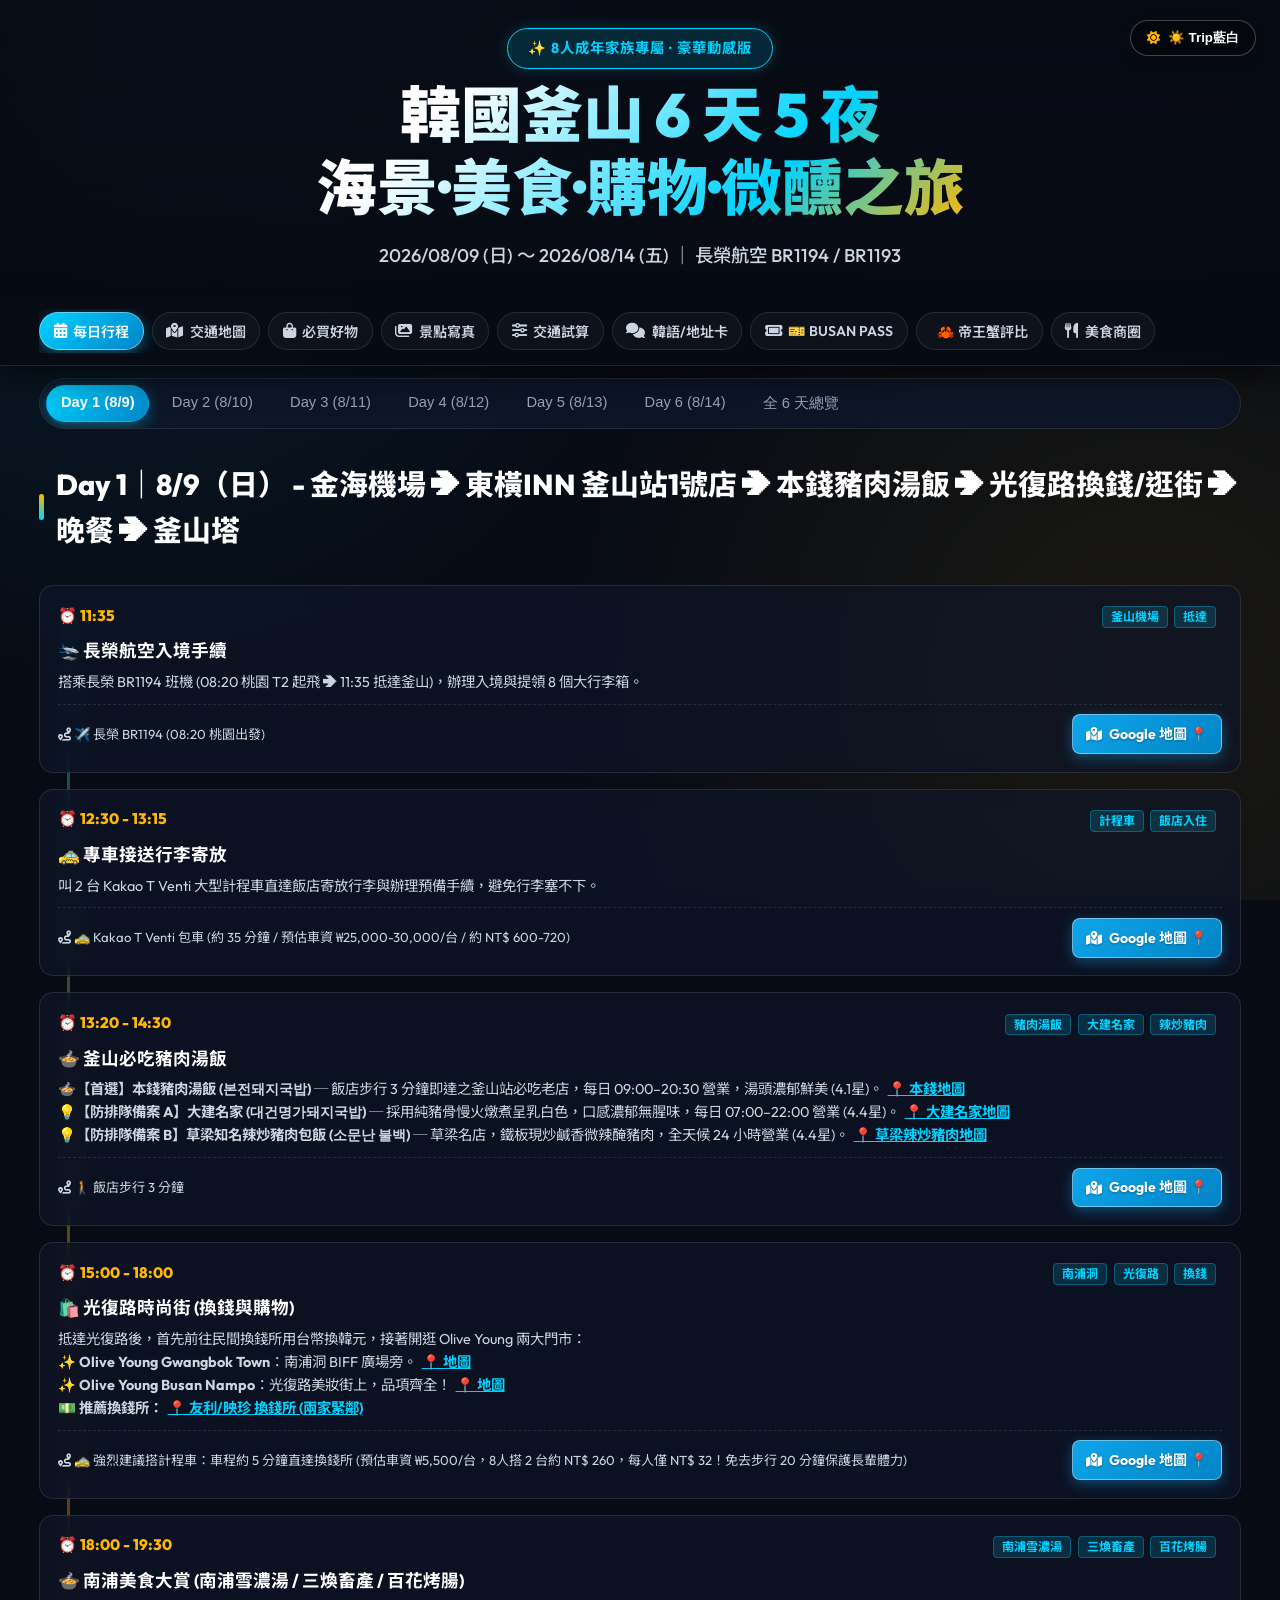
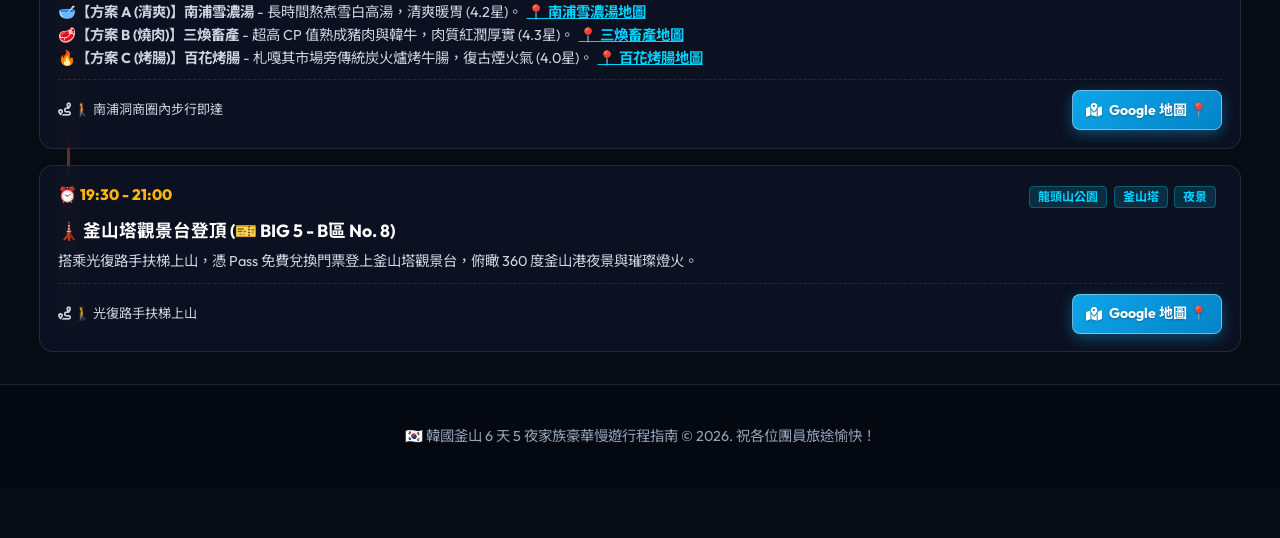
==== commit 68f38b72: "feat: synchronize final itinerary, fix bugs, swap day 3 and 5, add Olive Young" ====
--- a/index.html
+++ b/index.html
@@ -6,6 +6,20 @@
   <meta name="referrer" content="no-referrer">
   <meta name="description" content="2026 韓國釜山 6 天 5 夜 8 位成年家族慢遊行程與 Olive Young 必買好物推薦，含 Google Maps 定位地圖。">
   <title>🇰🇷 韓國釜山 6 天 5 夜豪華家族慢遊行程指南</title>
+  <!-- SEO & Social Media Open Graph Tags -->
+  <meta property="og:title" content="韓國釜山 6天5夜家族豪華慢遊行程">
+  <meta property="og:description" content="包含松葉蟹海鮮大餐、無敵海景咖啡館、Skyline Luge 刺激滑車與 Olive Young 必買清單的完整釜山行程攻略！">
+  <meta property="og:image" content="https://upload.wikimedia.org/wikipedia/commons/e/e1/Busan_Skyline.jpg">
+  <meta property="og:type" content="website">
+  <meta name="twitter:card" content="summary_large_image">
+  <meta name="twitter:title" content="韓國釜山 6天5夜家族豪華慢遊行程">
+  <meta name="twitter:description" content="包含松葉蟹海鮮大餐、無敵海景咖啡館、Skyline Luge 刺激滑車與 Olive Young 必買清單的完整釜山行程攻略！">
+  
+  <!-- Performance / Preconnect -->
+  <link rel="preconnect" href="https://fonts.googleapis.com">
+  <link rel="preconnect" href="https://fonts.gstatic.com" crossorigin>
+  <link rel="preconnect" href="https://cdnjs.cloudflare.com" crossorigin>
+
   <!-- Google Fonts & FontAwesome -->
   <link rel="preconnect" href="https://fonts.googleapis.com">
   <link rel="preconnect" href="https://fonts.gstatic.com" crossorigin>
@@ -871,32 +885,20 @@
       <div class="box-card" style="background: rgba(14, 165, 233, 0.1); border: 1px solid rgba(14, 165, 233, 0.3); display: flex; justify-content: space-between; align-items: center; flex-wrap: wrap; gap: 1rem; padding: 1.25rem 1.5rem; margin-bottom: 1.75rem;">
         <div>
           <h3 style="color: #fff; font-size: 1.1rem; margin-bottom: 0.25rem;"><i class="fa-solid fa-taxi" style="color: var(--accent-gold);"></i> 🚕 搭計程車專用中韓地址與實用對話卡</h3>
-          <p style="color: var(--text-sub); font-size: 0.88rem; margin: 0;">已為您收錄飯店、景點、美食韓文地址與「📱 秀給司機看」滿版大字置頂視窗！</p>
-        </div>
-        <button class="map-link-btn" onclick="switchSection('korean-card-section')" style="background: linear-gradient(135deg, #0ea5e9 0%, #0284c7 100%) !important; color: #fff !important; font-weight: 700; border-radius: 30px; padding: 0.6rem 1.25rem; white-space: nowrap;">
-          <i class="fa-solid fa-comments"></i> 前往【韓語/地址卡】專區 ➔
-        </button>
-      </div>
-      
-      <div class="box-card">
-        <p style="color: var(--text-sub); font-size: 1rem; margin-bottom: 1.5rem;">
+          <p style="color: var(--text-sub); font-size: 1rem; margin-bottom: 1.5rem;">
           本行程精心規劃之景點皆已定位。以下提供<strong>每日整體路線地圖 (一次顯示整天所有景點)</strong>、<strong>地鐵路線對照圖</strong>，以及<strong>每個景點的 Google Maps 快速導航連結</strong>：
         </p>
 
-        <!-- 一鍵定位整日所有景點 -->
-        <h3 style="color: #fff; margin-bottom: 0.5rem;"><i class="fa-solid fa-route" style="color: var(--primary-glow);"></i> 每日行程景點一鍵路線地圖</h3>
-        
-        <div style="background: rgba(234, 179, 8, 0.12); border: 1px solid rgba(234, 179, 8, 0.35); border-radius: 8px; padding: 0.85rem 1.1rem; margin-bottom: 1.25rem; font-size: 0.88rem; line-height: 1.5; color: #fef08a;">
-          💡 <b>韓國地圖小知識與避坑提醒</b>：因韓國《空間數據安全法》限制，Google Maps 在韓國境內<b>不支援「汽車/駕車導航 (Driving)」</b>（若開汽車模式會顯示「無法規劃路線」）。下方連結已<b>全面強制開啟「大眾運輸 (Transit)」模式</b>！現場搭乘計程車建議同時搭配【韓語/地址卡】專區，出示韓文地址給司機最精準！
-        </div>
-
-        <div style="display: flex; gap: 0.6rem; flex-wrap: wrap; margin-bottom: 2rem;">
-          <a href="https://www.google.com/maps/dir/?api=1&origin=Toyoko+Inn+Busan+Station+No.1&destination=Busan+Tower&waypoints=Bonjeon+Dwaeji-gukbap+Busan%7CGwangbok-ro+Fashion+Street+Busan%7CNampo+Samgyetang+Busan%7CYongdusan+Park+Busan&travelmode=transit" target="_blank" class="btn-map-link" style="padding: 0.55rem 1.1rem; font-size: 0.88rem;"><i class="fa-solid fa-route"></i> Day 1 全日大眾運輸路線</a>
-          <a href="https://www.google.com/maps/dir/?api=1&origin=Busan+Station&destination=Songjo-3-dae+Dwaeji-gukbap+Seomyeon&waypoints=Oryukdo+Skywalk+Busan%7CHaeundae+Blueline+Park+Mipo+Station%7CSuminine+Cheongsapo+Busan%7CHuinnyeoul+Culture+Village+Busan%7CGamcheon+Culture+Village+Busan&travelmode=transit" target="_blank" class="btn-map-link" style="padding: 0.55rem 1.1rem; font-size: 0.88rem;"><i class="fa-solid fa-route"></i> Day 2 全日大眾運輸路線</a>
-          <a href="https://www.google.com/maps/dir/?api=1&origin=Toyoko+Inn+Busan+Station+No.1&destination=BIFF+Square+Busan&waypoints=Songdo+Marine+Cable+Car+Busan%7CShin+Dong-A+Market+Busan%7CArte+Museum+Busan%7CLotte+Mart+Gwangbok+Busan%7CMatchandeul+Wangso-geum-gu-i+Bupyeong&travelmode=transit" target="_blank" class="btn-map-link" style="padding: 0.55rem 1.1rem; font-size: 0.88rem;"><i class="fa-solid fa-route"></i> Day 3 全日大眾運輸路線</a>
-          <a href="https://www.google.com/maps/dir/?api=1&origin=Toyoko+Inn+Busan+Station+No.1&destination=Lotte+Premium+Outlets+Dongbusan&waypoints=Haedong+Yonggungsa+Temple%7CSkyline+Luge+Busan%7CGijang+Market+Busan%7CAnanti+Cove+Busan&travelmode=transit" target="_blank" class="btn-map-link" style="padding: 0.55rem 1.1rem; font-size: 0.88rem;"><i class="fa-solid fa-route"></i> Day 4 全日大眾運輸路線</a>
-          <a href="https://www.google.com/maps/dir/?api=1&origin=Toyoko+Inn+Busan+Station+No.1&destination=Gwangalli+Beach+Busan&waypoints=SPA+LAND+Centum+City+Busan%7CSnoopy+Place+Busan%7CMarine+City+Busan&travelmode=transit" target="_blank" class="btn-map-link" style="padding: 0.55rem 1.1rem; font-size: 0.88rem;"><i class="fa-solid fa-route"></i> Day 5 全日大眾運輸路線</a>
-          <a href="https://www.google.com/maps/dir/?api=1&origin=Toyoko+Inn+Busan+Station+No.1&destination=Gimhae+International+Airport&travelmode=transit" target="_blank" class="btn-map-link" style="padding: 0.55rem 1.1rem; font-size: 0.88rem;"><i class="fa-solid fa-route"></i> Day 6 全日大眾運輸路線</a>
+        <!-- 一鍵定位整日景點地圖 -->
+        <h3 style="color: #fff; margin-bottom: 0.85rem;"><i class="fa-solid fa-map-location-dot" style="color: var(--primary-glow);"></i> 每日行程景點總覽地圖</h3>
+
+        <div style="display: flex; gap: 0.5rem; flex-wrap: nowrap; overflow-x: auto; margin-bottom: 2rem; padding-bottom: 4px;">
+          <a href="https://www.google.com/maps/dir/Toyoko+Inn+Busan+Station+No.1/Bonjeon+Dwaeji-gukbap/Gwangbok-ro+Fashion+Street/Nampo+Samgyetang/Yongdusan+Park/Busan+Tower/@35.105,129.035,14z" target="_blank" class="btn-map-link" style="padding: 0.45rem 0.85rem; font-size: 0.88rem; white-space: nowrap;"><i class="fa-solid fa-location-dot"></i> Day 1 地圖</a>
+          <a href="https://www.google.com/maps/dir/Busan+Station/Haeundae+Blueline+Park+Mipo+Station/Oryukdo+Skywalk+Busan/Huinnyeoul+Culture+Village+Busan/Gamcheon+Culture+Village+Busan/%EC%86%8C%EB%AC%B8%EB%82%9C+%EB%B6%88%EB%B0%B1/@35.120,129.060,12z" target="_blank" class="btn-map-link" style="padding: 0.45rem 0.85rem; font-size: 0.88rem; white-space: nowrap;"><i class="fa-solid fa-location-dot"></i> Day 2 地圖</a>
+          <a href="https://www.google.com/maps/dir/Songdo+Marine+Cable+Car/Shin+Dong-A+Market/Arte+Museum+Busan/Lotte+Mart+Gwangbok/Matchandeul+Wangso-geum-gu-i+Bupyeong/BIFF+Square/@35.090,129.040,13z" target="_blank" class="btn-map-link" style="padding: 0.45rem 0.85rem; font-size: 0.88rem; white-space: nowrap;"><i class="fa-solid fa-location-dot"></i> Day 3 地圖</a>
+          <a href="https://www.google.com/maps/dir/Haedong+Yonggungsa+Temple/Skyline+Luge+Busan/Gijang+Market/Ananti+Cove/Lotte+Premium+Outlets+Dongbusan/@35.190,129.210,13z" target="_blank" class="btn-map-link" style="padding: 0.45rem 0.85rem; font-size: 0.88rem; white-space: nowrap;"><i class="fa-solid fa-location-dot"></i> Day 4 地圖</a>
+          <a href="https://www.google.com/maps/dir/SPA+LAND+Centum+City/Shinsegae+Centum+City/Snoopy+Place+Busan/Marine+City+Busan/Gwangalli+Beach/@35.160,129.130,13z" target="_blank" class="btn-map-link" style="padding: 0.45rem 0.85rem; font-size: 0.88rem; white-space: nowrap;"><i class="fa-solid fa-location-dot"></i> Day 5 地圖</a>
+          <a href="https://www.google.com/maps/dir/Toyoko+Inn+Busan+Station+No.1/Gimhae+International+Airport/@35.140,128.980,12z" target="_blank" class="btn-map-link" style="padding: 0.45rem 0.85rem; font-size: 0.88rem; white-space: nowrap;"><i class="fa-solid fa-location-dot"></i> Day 6 地圖</a>
         </div>
 
         <!-- 地鐵路線對照圖 -->
@@ -921,187 +923,211 @@
               </tr>
             </thead>
             <tbody>
-              <tr>
+                            <tr>
                 <td><strong>Day 1</strong></td>
-                <td>東橫INN 釜山站1號店</td>
+                <td>長榮航空入境手續</td>
+                <td>景點</td>
+                <td><a href="https://www.google.com/maps/search/?api=1&query=Gimhae+International+Airport" target="_blank"><i class="fa-solid fa-map-pin"></i> 開啟地圖</a></td>
+              </tr>
+              <tr>
+                <td><strong>Day 1</strong></td>
+                <td>專車接送行李寄放</td>
+                <td>景點</td>
+                <td><a href="https://www.google.com/maps/search/?api=1&query=Toyoko+Inn+Busan+Station+No.1" target="_blank"><i class="fa-solid fa-map-pin"></i> 開啟地圖</a></td>
+              </tr>
+              <tr>
+                <td><strong>Day 1</strong></td>
+                <td>釜山必吃豬肉湯飯</td>
+                <td>美食</td>
+                <td><a href="https://www.google.com/maps/search/?api=1&query=Bonjeon+Dwaeji+Gukbap" target="_blank"><i class="fa-solid fa-map-pin"></i> 開啟地圖</a></td>
+              </tr>
+              <tr>
+                <td><strong>Day 1</strong></td>
+                <td>光復路時尚街 (換錢與購物)</td>
+                <td>購物</td>
+                <td><a href="https://www.google.com/maps/search/?api=1&query=Gwangbok-ro+Fashion+Street" target="_blank"><i class="fa-solid fa-map-pin"></i> 開啟地圖</a></td>
+              </tr>
+              <tr>
+                <td><strong>Day 1</strong></td>
+                <td>南浦美食大賞 (南浦雪濃湯 / 三煥畜產 / 百花烤腸)</td>
+                <td>美食</td>
+                <td><a href="https://www.google.com/maps/search/?api=1&query=%EB%82%A8%ED%8F%AC%EC%85%A4%EB%A6%89%ED%83%95" target="_blank"><i class="fa-solid fa-map-pin"></i> 開啟地圖</a></td>
+              </tr>
+              <tr>
+                <td><strong>Day 1</strong></td>
+                <td>🎫 BIG 5 - B區8釜山塔觀景台360度夜景</td>
+                <td>景點</td>
+                <td><a href="https://www.google.com/maps/search/?api=1&query=Yongdusan+Park+Busan" target="_blank"><i class="fa-solid fa-map-pin"></i> 開啟地圖</a></td>
+              </tr>
+              <tr>
+                <td><strong>Day 2</strong></td>
+                <td>Klook B方案KTX釜山站集合</td>
+                <td>景點</td>
+                <td><a href="https://www.google.com/maps/search/?api=1&query=Busan+Station" target="_blank"><i class="fa-solid fa-map-pin"></i> 開啟地圖</a></td>
+              </tr>
+              <tr>
+                <td><strong>Day 2</strong></td>
+                <td>海雲台藍線公園 (天空膠囊列車3小時體驗)</td>
+                <td>景點</td>
+                <td><a href="https://www.google.com/maps/search/?api=1&query=Haeundae+Blueline+Park+Mipo" target="_blank"><i class="fa-solid fa-map-pin"></i> 開啟地圖</a></td>
+              </tr>
+              <tr>
+                <td><strong>Day 2</strong></td>
+                <td>五六島天空步道 (Oryukdo Skywalk)</td>
+                <td>景點</td>
+                <td><a href="https://www.google.com/maps/search/?api=1&query=Oryukdo+Skywalk+Busan" target="_blank"><i class="fa-solid fa-map-pin"></i> 開啟地圖</a></td>
+              </tr>
+              <tr>
+                <td><strong>Day 2</strong></td>
+                <td>白淺灘文化村 (Huinnamyeol Culture Village)</td>
+                <td>景點</td>
+                <td><a href="https://www.google.com/maps/search/?api=1&query=Huinnamyeol+Culture+Village" target="_blank"><i class="fa-solid fa-map-pin"></i> 開啟地圖</a></td>
+              </tr>
+              <tr>
+                <td><strong>Day 2</strong></td>
+                <td>甘川洞文化村 (Gamcheon Culture Village)</td>
+                <td>景點</td>
+                <td><a href="https://www.google.com/maps/search/?api=1&query=Gamcheon+Culture+Village+Busan" target="_blank"><i class="fa-solid fa-map-pin"></i> 開啟地圖</a></td>
+              </tr>
+              <tr>
+                <td><strong>Day 2</strong></td>
+                <td>抵達釜山站 ➔ 晚餐三選一方案 (富慶辣炒豬肉 vs 大建名家 vs BHC炸雞)</td>
+                <td>美食</td>
+                <td><a href="https://www.google.com/maps/search/?api=1&query=Bugyeongbulbaek" target="_blank"><i class="fa-solid fa-map-pin"></i> 開啟地圖</a></td>
+              </tr>
+              <tr>
+                <td><strong>Day 2</strong></td>
+                <td>返程 ➔ 返回東橫INN飯店休息</td>
                 <td>住宿</td>
                 <td><a href="https://www.google.com/maps/search/?api=1&query=Toyoko+Inn+Busan+Station+No.1" target="_blank"><i class="fa-solid fa-map-pin"></i> 開啟地圖</a></td>
               </tr>
               <tr>
-                <td><strong>Day 1</strong></td>
-                <td>午餐：本錢豬肉湯飯</td>
+                <td><strong>Day 3</strong></td>
+                <td>SPA LAND 汗蒸幕 (新世界 Centum City 店)</td>
+                <td>景點</td>
+                <td><a href="https://www.google.com/maps/search/?api=1&query=Spa+Land+Centum+City" target="_blank"><i class="fa-solid fa-map-pin"></i> 開啟地圖</a></td>
+              </tr>
+              <tr>
+                <td><strong>Day 3</strong></td>
+                <td>Snoopy Place Busan (海雲台店)</td>
+                <td>景點</td>
+                <td><a href="https://www.google.com/maps/search/?api=1&query=Snoopy+Place+Busan" target="_blank"><i class="fa-solid fa-map-pin"></i> 開啟地圖</a></td>
+              </tr>
+              <tr>
+                <td><strong>Day 3</strong></td>
+                <td>Marine City 摩天大樓海岸步道</td>
+                <td>景點</td>
+                <td><a href="https://www.google.com/maps/search/?api=1&query=Gwangalli+Beach+Busan" target="_blank"><i class="fa-solid fa-map-pin"></i> 開啟地圖</a></td>
+              </tr>
+              <tr>
+                <td><strong>Day 3</strong></td>
+                <td>廣安里晚餐四選一方案 (海景餐酒館 vs 熟成烤肉 vs 韓牛 vs 辣炒章魚)</td>
                 <td>美食</td>
-                <td><a href="https://www.google.com/maps/search/?api=1&query=Bonjeon+Dwaeji-gukbap+Busan" target="_blank"><i class="fa-solid fa-map-pin"></i> 開啟地圖</a></td>
-              </tr>
-              <tr>
-                <td><strong>Day 1</strong></td>
-                <td>南浦洞換錢所 (友利/映珍/Money Box)</td>
-                <td>換匯</td>
-                <td><a href="https://www.google.com/maps/search/?api=1&query=Woori+Exchange+Nampo+Busan" target="_blank"><i class="fa-solid fa-map-pin"></i> 開啟地圖</a></td>
-              </tr>
-              <tr>
-                <td><strong>Day 1</strong></td>
-                <td>南浦洞光復路時尚街 & 美妝散步</td>
-                <td>購物</td>
-                <td><a href="https://www.google.com/maps/search/?api=1&query=Gwangbok-ro+Fashion+Street+Busan" target="_blank"><i class="fa-solid fa-map-pin"></i> 開啟地圖</a></td>
-              </tr>
-              <tr>
-                <td><strong>Day 1</strong></td>
-                <td>晚餐：五福海帶湯 / 南浦蔘雞湯 (首日清爽暖胃)</td>
+                <td><a href="https://www.google.com/maps/search/?api=1&query=Clam+Gwangalli+Busan" target="_blank"><i class="fa-solid fa-map-pin"></i> 開啟地圖</a></td>
+              </tr>
+              <tr>
+                <td><strong>Day 4</strong></td>
+                <td>海東龍宮寺 (Haedong Yonggungsa Temple)</td>
+                <td>景點</td>
+                <td><a href="https://www.google.com/maps/search/?api=1&query=Haedong+Yonggungsa+Temple" target="_blank"><i class="fa-solid fa-map-pin"></i> 開啟地圖</a></td>
+              </tr>
+              <tr>
+                <td><strong>Day 4</strong></td>
+                <td>【高評價強推】釜山斜坡滑車 (Skyline Luge 釜山)</td>
+                <td>景點</td>
+                <td><a href="https://www.google.com/maps/search/?api=1&query=Skyline+Luge+Busan" target="_blank"><i class="fa-solid fa-map-pin"></i> 開啟地圖</a></td>
+              </tr>
+              <tr>
+                <td><strong>Day 4</strong></td>
+                <td>午餐雙方案彈性選擇 (大蟹萬燦松葉蟹 vs Diomea海景鮑魚粥)</td>
                 <td>美食</td>
-                <td><a href="https://www.google.com/maps/search/?api=1&query=Nampo+Samgyetang+Busan" target="_blank"><i class="fa-solid fa-map-pin"></i> 開啟地圖</a></td>
-              </tr>
-              <tr>
-                <td><strong>Day 1</strong></td>
-                <td>龍頭山公園 & 釜山塔觀景台登頂 (🎫 BIG 5 - B區8)</td>
-                <td>景點</td>
-                <td><a href="https://www.google.com/maps/search/?api=1&query=Yongdusan+Park+Busan" target="_blank"><i class="fa-solid fa-map-pin"></i> 開啟地圖</a></td>
-              </tr>
-              <tr>
-                <td><strong>Day 2</strong></td>
-                <td>五六島天空步道 (懸崖玻璃步道)</td>
-                <td>景點</td>
-                <td><a href="https://www.google.com/maps/search/?api=1&query=Oryukdo+Skywalk+Busan" target="_blank"><i class="fa-solid fa-map-pin"></i> 開啟地圖</a></td>
-              </tr>
-              <tr>
-                <td><strong>Day 2</strong></td>
-                <td>海雲台藍線公園 (天空膠囊列車)</td>
-                <td>景點</td>
-                <td><a href="https://www.google.com/maps/search/?api=1&query=Haeundae+Blueline+Park+Mipo+Station" target="_blank"><i class="fa-solid fa-map-pin"></i> 開啟地圖</a></td>
-              </tr>
-              <tr>
-                <td><strong>Day 2</strong></td>
-                <td>午餐：青沙浦 秀民家烤貝</td>
+                <td><a href="https://www.google.com/maps/search/?api=1&query=Daege+Manchan" target="_blank"><i class="fa-solid fa-map-pin"></i> 開啟地圖</a></td>
+              </tr>
+              <tr>
+                <td><strong>Day 4</strong></td>
+                <td>Ananti Cove 奢華海景廊道 & 海景咖啡廳</td>
+                <td>景點</td>
+                <td><a href="https://www.google.com/maps/search/?api=1&query=Ananti+Cove+Busan" target="_blank"><i class="fa-solid fa-map-pin"></i> 開啟地圖</a></td>
+              </tr>
+              <tr>
+                <td><strong>Day 4</strong></td>
+                <td>【露天 Outlet】東釜山樂天 Outlet</td>
+                <td>景點</td>
+                <td><a href="https://www.google.com/maps/search/?api=1&query=Lotte+Premium+Outlets+Dongbusan" target="_blank"><i class="fa-solid fa-map-pin"></i> 開啟地圖</a></td>
+              </tr>
+              <tr>
+                <td><strong>Day 4</strong></td>
+                <td>晚餐雙彈性方案：奧西利亞直吃 vs 返回市區享用</td>
                 <td>美食</td>
-                <td><a href="https://www.google.com/maps/search/?api=1&query=Suminine+Cheongsapo+Busan" target="_blank"><i class="fa-solid fa-map-pin"></i> 開啟地圖</a></td>
-              </tr>
-              <tr>
-                <td><strong>Day 2</strong></td>
-                <td>白淺灘文化村</td>
-                <td>景點</td>
-                <td><a href="https://www.google.com/maps/search/?api=1&query=Huinnyeoul+Culture+Village+Busan" target="_blank"><i class="fa-solid fa-map-pin"></i> 開啟地圖</a></td>
-              </tr>
-              <tr>
-                <td><strong>Day 2</strong></td>
-                <td>甘川洞文化村</td>
-                <td>景點</td>
-                <td><a href="https://www.google.com/maps/search/?api=1&query=Gamcheon+Culture+Village+Busan" target="_blank"><i class="fa-solid fa-map-pin"></i> 開啟地圖</a></td>
-              </tr>
-              <tr>
-                <td><strong>Day 2</strong></td>
-                <td>晚餐：【方案B】西面 松亭3代豬肉湯飯</td>
+                <td><a href="https://www.google.com/maps/search/?api=1&query=Anmok+Osiria" target="_blank"><i class="fa-solid fa-map-pin"></i> 開啟地圖</a></td>
+              </tr>
+              <tr>
+                <td><strong>Day 4</strong></td>
+                <td>返程 ➔ 返回東橫INN飯店休息</td>
+                <td>住宿</td>
+                <td><a href="https://www.google.com/maps/search/?api=1&query=Toyoko+Inn+Busan+Station+No.1" target="_blank"><i class="fa-solid fa-map-pin"></i> 開啟地圖</a></td>
+              </tr>
+              <tr>
+                <td><strong>Day 5</strong></td>
+                <td>松島海上纜車 & 松島龍宮雲橋</td>
+                <td>景點</td>
+                <td><a href="https://www.google.com/maps/search/?api=1&query=Songdo+Marine+Cable+Car" target="_blank"><i class="fa-solid fa-map-pin"></i> 開啟地圖</a></td>
+              </tr>
+              <tr>
+                <td><strong>Day 5</strong></td>
+                <td>午餐三方案 (新東亞 / 札嘎其 / 南浦洞烤魚)</td>
                 <td>美食</td>
-                <td><a href="https://www.google.com/maps/search/?api=1&query=Songjo-3-dae+Dwaeji-gukbap+Seomyeon" target="_blank"><i class="fa-solid fa-map-pin"></i> 開啟地圖</a></td>
-              </tr>
-              <tr>
-                <td><strong>Day 3</strong></td>
-                <td>松島海上纜車 (🎫 BIG 5 - B區14) & 龍宮雲橋</td>
-                <td>景點</td>
-                <td><a href="https://www.google.com/maps/search/?api=1&query=Songdo+Marine+Cable+Car+Busan" target="_blank"><i class="fa-solid fa-map-pin"></i> 開啟地圖</a></td>
-              </tr>
-              <tr>
-                <td><strong>Day 3</strong></td>
-                <td>午餐：【方案A】新東亞水產市場 活體帝王蟹 (8號華僑攤位)</td>
+                <td><a href="https://www.google.com/maps/search/?api=1&query=%EC%8B%A0%EB%8F%99%EC%95%84%EC%88%98%EC%82%B0%EB%AC%BC%EC%A2%85%ED%95%A9%EC%8B%9C%EC%9E%A5" target="_blank"><i class="fa-solid fa-map-pin"></i> 開啟地圖</a></td>
+              </tr>
+              <tr>
+                <td><strong>Day 5</strong></td>
+                <td>ARTE MUSEUM Busan 影島光影展</td>
+                <td>景點</td>
+                <td><a href="https://www.google.com/maps/search/?api=1&query=Arte+Museum+Busan" target="_blank"><i class="fa-solid fa-map-pin"></i> 開啟地圖</a></td>
+              </tr>
+              <tr>
+                <td><strong>Day 5</strong></td>
+                <td>樂天百貨光復店 13樓 高空露台</td>
+                <td>景點</td>
+                <td><a href="https://www.google.com/maps/search/?api=1&query=Lotte+Department+Store+Gwangbok" target="_blank"><i class="fa-solid fa-map-pin"></i> 開啟地圖</a></td>
+              </tr>
+              <tr>
+                <td><strong>Day 5</strong></td>
+                <td>樂天超市 光復店 (Lotte Mart) 大採購</td>
+                <td>景點</td>
+                <td><a href="https://www.google.com/maps/search/?api=1&query=Lotte+Mart+Gwangbok+Busan" target="_blank"><i class="fa-solid fa-map-pin"></i> 開啟地圖</a></td>
+              </tr>
+              <tr>
+                <td><strong>Day 5</strong></td>
+                <td>晚餐四選一方案 (味贊王烤肉 vs 熟成到黑豬肉 vs 烤豬肉麵 vs 百花烤腸)</td>
                 <td>美食</td>
-                <td><a href="https://www.google.com/maps/search/?api=1&query=Shin+Dong-A+Market+Busan" target="_blank"><i class="fa-solid fa-map-pin"></i> 開啟地圖</a></td>
-              </tr>
-              <tr>
-                <td><strong>Day 3</strong></td>
-                <td>Arte Museum 釜山沉浸式光影展 (🎫 BIG 5 - B區17)</td>
-                <td>景點</td>
-                <td><a href="https://www.google.com/maps/search/?api=1&query=Arte+Museum+Busan" target="_blank"><i class="fa-solid fa-map-pin"></i> 開啟地圖</a></td>
-              </tr>
-              <tr>
-                <td><strong>Day 3</strong></td>
-                <td>樂天百貨光復店 (13F 免費頂樓露台)</td>
-                <td>景點</td>
-                <td><a href="https://www.google.com/maps/search/?api=1&query=Lotte+Department+Store+Gwangbok" target="_blank"><i class="fa-solid fa-map-pin"></i> 開啟地圖</a></td>
-              </tr>
-              <tr>
-                <td><strong>Day 3</strong></td>
-                <td>樂天超市 光復店 (伴手禮採買)</td>
-                <td>購物</td>
-                <td><a href="https://www.google.com/maps/search/?api=1&query=Lotte+Mart+Gwangbok+Busan" target="_blank"><i class="fa-solid fa-map-pin"></i> 開啟地圖</a></td>
-              </tr>
-              <tr>
-                <td><strong>Day 3</strong></td>
-                <td>晚餐：味贊王鹽烤肉 富平店 (札嘎其站新址)</td>
-                <td>美食</td>
-                <td><a href="https://www.google.com/maps/search/?api=1&query=Matchandeul+Wangso-geum-gu-i+Bupyeong" target="_blank"><i class="fa-solid fa-map-pin"></i> 開啟地圖</a></td>
-              </tr>
-              <tr>
-                <td><strong>Day 3</strong></td>
-                <td>甜點：BIFF 廣場 元祖堅果黑糖餅</td>
+                <td><a href="https://www.google.com/maps/search/?api=1&query=Matchandeul+Wang+Sogeum+Gui+Bupyeong" target="_blank"><i class="fa-solid fa-map-pin"></i> 開啟地圖</a></td>
+              </tr>
+              <tr>
+                <td><strong>Day 5</strong></td>
+                <td>BIFF 廣場 ➔ 散步回飯店</td>
                 <td>美食</td>
                 <td><a href="https://www.google.com/maps/search/?api=1&query=BIFF+Square+Busan" target="_blank"><i class="fa-solid fa-map-pin"></i> 開啟地圖</a></td>
               </tr>
               <tr>
-                <td><strong>Day 4</strong></td>
-                <td>海東龍宮寺 (海邊古剎)</td>
-                <td>景點</td>
-                <td><a href="https://www.google.com/maps/search/?api=1&query=Haedong+Yonggungsa+Temple" target="_blank"><i class="fa-solid fa-map-pin"></i> 開啟地圖</a></td>
-              </tr>
-              <tr>
-                <td><strong>Day 4</strong></td>
-                <td>Skyline Luge 釜山斜坡滑車 (🎫 BIG 5 - A區2)</td>
-                <td>景點</td>
-                <td><a href="https://www.google.com/maps/search/?api=1&query=Skyline+Luge+Busan" target="_blank"><i class="fa-solid fa-map-pin"></i> 開啟地圖</a></td>
-              </tr>
-              <tr>
-                <td><strong>Day 4</strong></td>
-                <td>午餐：【方案A】機張水產市場 產地松葉蟹</td>
-                <td>美食</td>
-                <td><a href="https://www.google.com/maps/search/?api=1&query=Gijang+Market+Busan" target="_blank"><i class="fa-solid fa-map-pin"></i> 開啟地圖</a></td>
-              </tr>
-              <tr>
-                <td><strong>Day 4</strong></td>
-                <td>Ananti Cove 奢華沿海廊道 & 書店</td>
-                <td>景點</td>
-                <td><a href="https://www.google.com/maps/search/?api=1&query=Ananti+Cove+Busan" target="_blank"><i class="fa-solid fa-map-pin"></i> 開啟地圖</a></td>
-              </tr>
-              <tr>
-                <td><strong>Day 4</strong></td>
-                <td>東釜山樂天 Premium Outlet (購物狂歡)</td>
-                <td>購物</td>
-                <td><a href="https://www.google.com/maps/search/?api=1&query=Lotte+Premium+Outlets+Dongbusan" target="_blank"><i class="fa-solid fa-map-pin"></i> 開啟地圖</a></td>
-              </tr>
-              <tr>
-                <td><strong>Day 5</strong></td>
-                <td>SPA LAND Centum City 汗蒸幕 (🎫 BIG 5 - A區4)</td>
-                <td>景點</td>
-                <td><a href="https://www.google.com/maps/search/?api=1&query=SPA+LAND+Centum+City+Busan" target="_blank"><i class="fa-solid fa-map-pin"></i> 開啟地圖</a></td>
-              </tr>
-              <tr>
-                <td><strong>Day 5</strong></td>
-                <td>新世界百貨 Centum City 店</td>
-                <td>購物</td>
-                <td><a href="https://www.google.com/maps/search/?api=1&query=Shinsegae+Centum+City+Busan" target="_blank"><i class="fa-solid fa-map-pin"></i> 開啟地圖</a></td>
-              </tr>
-              <tr>
-                <td><strong>Day 5</strong></td>
-                <td>Snoopy Place Busan (海雲台史努比主題海景咖啡館)</td>
-                <td>美食/下午茶</td>
-                <td><a href="https://www.google.com/maps/search/?api=1&query=Snoopy+Place+Busan" target="_blank"><i class="fa-solid fa-map-pin"></i> 開啟地圖</a></td>
-              </tr>
-              <tr>
-                <td><strong>Day 5</strong></td>
-                <td>Marine City 摩天大樓海岸步道</td>
-                <td>景點</td>
-                <td><a href="https://www.google.com/maps/search/?api=1&query=Marine+City+Busan" target="_blank"><i class="fa-solid fa-map-pin"></i> 開啟地圖</a></td>
-              </tr>
-              <tr>
-                <td><strong>Day 5</strong></td>
-                <td>晚餐：廣安里海水浴場 海景第一排餐酒館</td>
-                <td>美食</td>
-                <td><a href="https://www.google.com/maps/search/?api=1&query=Gwangalli+Beach+Busan" target="_blank"><i class="fa-solid fa-map-pin"></i> 開啟地圖</a></td>
-              </tr>
-              <tr>
                 <td><strong>Day 6</strong></td>
-                <td>飯店 Check-out 專車前往機場</td>
+                <td>飯店辦理退房 & 享用早餐</td>
+                <td>住宿</td>
+                <td><a href="https://www.google.com/maps/search/?api=1&query=Toyoko+Inn+Busan+Station+No.1" target="_blank"><i class="fa-solid fa-map-pin"></i> 開啟地圖</a></td>
+              </tr>
+              <tr>
+                <td><strong>Day 6</strong></td>
+                <td>專車接送直達金海機場</td>
                 <td>交通</td>
                 <td><a href="https://www.google.com/maps/search/?api=1&query=Gimhae+International+Airport" target="_blank"><i class="fa-solid fa-map-pin"></i> 開啟地圖</a></td>
               </tr>
-            </tbody>
+              <tr>
+                <td><strong>Day 6</strong></td>
+                <td>金海機場辦理登機 & 退稅 ➔ 登機返台</td>
+                <td>交通</td>
+                <td><a href="https://www.google.com/maps/search/?api=1&query=Gimhae+International+Airport" target="_blank"><i class="fa-solid fa-map-pin"></i> 開啟地圖</a></td>
+              </tr>
+</tbody>
           </table>
         </div>
 
@@ -1210,6 +1236,7 @@
         <h2 class="section-title">🗣️ 實用韓語與計程車中韓地址秀圖卡</h2>
         <div class="korean-cat-tabs" style="display: flex; gap: 0.5rem; flex-wrap: wrap; margin-top: 0.75rem;">
           <button class="korean-cat-btn active" onclick="filterKoreanCat('all', this)">全部</button>
+          <button class="korean-cat-btn" onclick="filterKoreanCat('locations', this)">🗺️ 地點指引</button>
           <button class="korean-cat-btn" onclick="filterKoreanCat('taxi', this)">🚕 搭計程車</button>
           <button class="korean-cat-btn" onclick="filterKoreanCat('food', this)">🍴 餐廳點餐</button>
           <button class="korean-cat-btn" onclick="filterKoreanCat('shop', this)">🛍️ 購物退稅</button>
@@ -1448,20 +1475,7 @@
       </div>
     </section>
 
-    <!-- Section: 🗣️ 實用韓語與計程車中韓地址秀圖卡 -->
-    <section id="korean-card-section" class="app-section">
-      <div class="korean-section-header">
-        <h2 class="section-title">🗣️ 實用韓語與計程車中韓地址秀圖卡</h2>
-        <div class="korean-cat-tabs">
-          <button class="korean-cat-btn active" onclick="filterKoreanCat('all', this)">全部</button>
-          <button class="korean-cat-btn" onclick="filterKoreanCat('taxi', this)">🚕 搭計程車</button>
-          <button class="korean-cat-btn" onclick="filterKoreanCat('food', this)">🍴 餐廳點餐</button>
-          <button class="korean-cat-btn" onclick="filterKoreanCat('shop', this)">🛍️ 購物退稅</button>
-          <button class="korean-cat-btn" onclick="filterKoreanCat('common', this)">👋 禮貌用語</button>
-        </div>
-      </div>
-      <div id="korean-cards-container" class="korean-cards-grid"></div>
-    </section>
+
 
     <!-- Section 6: 必吃美食與商圈懶人包 -->
     <section id="recommendation-section" class="app-section">
@@ -1472,15 +1486,19 @@
         <div class="box-card" style="margin-bottom: 0;">
           <h3 style="color: var(--accent-gold); font-size: 1.25rem; margin-bottom: 1rem;">🍱 釜山在地美食推薦清單</h3>
           <ul class="rec-list">
-            <li><strong>本錢豬肉湯飯 (Day 1 午餐)</strong>：釜山站旁 30 年老字號，湯頭濃郁清甜、附新鮮韭菜與蝦醬。每碗約 ₩9,000 / NT$ 216。<a href="https://www.google.com/maps/search/?api=1&query=Bonjeon+Dwaeji-gukbap+Busan" target="_blank" style="color: var(--primary-glow); text-decoration: none; font-weight: bold; margin-left: 5px;"><i class="fa-solid fa-map-location-dot"></i> 導航地圖</a></li>
-            <li><strong>五福海帶湯 / 南浦蔘雞湯 (Day 1 晚餐)</strong>：首日清爽暖胃，鮑魚牛肉海帶湯或 50 年老字號蔘雞湯，滋補養生不油膩。人均約 ₩16,000 / NT$ 380。<a href="https://www.google.com/maps/search/?api=1&query=Nampo+Samgyetang+Busan" target="_blank" style="color: var(--primary-glow); text-decoration: none; font-weight: bold; margin-left: 5px;"><i class="fa-solid fa-map-location-dot"></i> 導航地圖</a></li>
-            <li><strong>青沙浦秀民家烤貝 (Day 2 午餐)</strong>：超高人氣海景烤貝老店，鮮甜烤扇貝、海膽與海鮮拉麵。人均約 ₩25,000 / NT$ 600。<a href="https://www.google.com/maps/search/?api=1&query=Suminine+Cheongsapo+Busan" target="_blank" style="color: var(--primary-glow); text-decoration: none; font-weight: bold; margin-left: 5px;"><i class="fa-solid fa-map-location-dot"></i> 導航地圖</a></li>
-            <li><strong>松亭3代豬肉湯飯 (Day 2 晚餐 方案B)</strong>：西面站豬肉湯飯街代表老店，湯頭清甜。每碗約 ₩9,000 / NT$ 216。（方案A：南浦洞韓式炸雞/海鮮煎餅）。<a href="https://www.google.com/maps/search/?api=1&query=Songjo-3-dae+Dwaeji-gukbap+Seomyeon" target="_blank" style="color: var(--primary-glow); text-decoration: none; font-weight: bold; margin-left: 5px;"><i class="fa-solid fa-map-location-dot"></i> 導航地圖</a></li>
-            <li><strong>札嘎其/新東亞活體帝王蟹 (Day 3 午餐)</strong>：【方案A】新東亞 1F 8號 華僑攤位 (一樓代蒸免開桌費) / 【方案B】札嘎其大樓 1F 100/101號 (渡邊水產，送生魚片拼盤至2F看海景)。人均約 NT$ 1,200-1,600。<a href="https://www.google.com/maps/search/?api=1&query=Jagalchi+Market+Busan" target="_blank" style="color: var(--primary-glow); text-decoration: none; font-weight: bold; margin-left: 5px;"><i class="fa-solid fa-map-location-dot"></i> 導航地圖</a></li>
-            <li><strong>味贊王鹽烤肉 富平店 (Day 3 晚餐)</strong>：【札嘎其站 3 號出口新址】樂天超市採買後步行 5 分鐘即達，專人代烤 3.5cm 超厚切熟成豬五花。人均約 NT$ 500-600。<a href="https://www.google.com/maps/search/?api=1&query=Matchandeul+Wangso-geum-gu-i+Bupyeong" target="_blank" style="color: var(--primary-glow); text-decoration: none; font-weight: bold; margin-left: 5px;"><i class="fa-solid fa-map-location-dot"></i> 導航地圖</a></li>
+            <li><strong>本錢豬肉湯飯 (Day 1 午餐 首選)</strong>：釜山站旁 30 年老字號，湯頭濃郁清甜、附新鮮韭菜與蝦醬。每碗約 ₩9,000 / NT$ 216。<a href="https://www.google.com/maps/search/?api=1&query=Bonjeon+Dwaeji+Gukbap" target="_blank" style="color: var(--primary-glow); text-decoration: none; font-weight: bold; margin-left: 5px;"><i class="fa-solid fa-map-location-dot"></i> 導航地圖</a></li>
+            <li><strong>大建名家 (Day 1 午餐 備案A)</strong>：釜山站前寬敞乾淨，純豬骨慢火燉煮呈乳白色濃郁湯頭。<a href="https://www.google.com/maps/search/?api=1&query=%EB%8C%80%EA%B1%B4%EB%AA%85%EA%B0%80%EB%8F%BC%EC%A7%80%EA%B5%AD%EB%B0%A5" target="_blank" style="color: var(--primary-glow); text-decoration: none; font-weight: bold; margin-left: 5px;"><i class="fa-solid fa-map-location-dot"></i> 導航地圖</a></li>
+            <li><strong>草梁知名辣炒豬肉包飯 (Day 1 午餐 備案B)</strong>：草梁名店，鐵板現炒鹹香微辣醃豬肉附生菜，全天候營業。<a href="https://www.google.com/maps/search/?api=1&query=%EC%86%8C%EB%AC%B8%EB%82%9C+%EB%B6%88%EB%B0%B1" target="_blank" style="color: var(--primary-glow); text-decoration: none; font-weight: bold; margin-left: 5px;"><i class="fa-solid fa-map-location-dot"></i> 導航地圖</a></li>
+            <li><strong>南浦雪濃湯 (Day 1 晚餐 方案A)</strong>：老字號雪濃湯，長時間熬煮的雪白牛骨高湯，清爽不油膩，極為適合暖胃。人均約 ₩10,000-20,000。<a href="https://www.google.com/maps/search/?api=1&query=%EB%82%A8%ED%8F%AC%EC%85%A4%EB%A6%89%ED%83%95" target="_blank" style="color: var(--primary-glow); text-decoration: none; font-weight: bold; margin-left: 5px;"><i class="fa-solid fa-map-location-dot"></i> 導航地圖</a></li>
+            <li><strong>三煥畜產 南浦店 (Day 1 晚餐 方案B)</strong>：超高 CP 值熟成豬肉與韓牛燒肉，肉質紅潤厚實無腥味。人均約 ₩10,000-50,000。<a href="https://www.google.com/maps/search/?api=1&query=%EC%82%BC%ED%99%A1%EC%B6%95%EC%82%B0+%EB%82%A8%ED%8F%AC%EC%A0%90" target="_blank" style="color: var(--primary-glow); text-decoration: none; font-weight: bold; margin-left: 5px;"><i class="fa-solid fa-map-location-dot"></i> 導航地圖</a></li>
+            <li><strong>百花烤腸 (Day 1 晚餐 方案C)</strong>：札嘎其市場旁炭烤牛腸老店，口感 Q 彈且油脂香濃，由阿姨代烤。人均約 ₩30,000-60,000。<a href="https://www.google.com/maps/search/?api=1&query=%EB%B0%B1%ED%99%94%EC%96%91%EA%B3%B1%EC%B0%BD" target="_blank" style="color: var(--primary-glow); text-decoration: none; font-weight: bold; margin-left: 5px;"><i class="fa-solid fa-map-location-dot"></i> 導航地圖</a></li>
+            <li><strong>海雲台藍線公園 & 海邊散步美食 (Day 2 午餐)</strong>：搭乘天空膠囊列車 3 小時體驗期間，於海邊景觀餐廳自由享用美食。<a href="https://www.google.com/maps/search/?api=1&query=Haeundae+Blueline+Park+Mipo+Station" target="_blank" style="color: var(--primary-glow); text-decoration: none; font-weight: bold; margin-left: 5px;"><i class="fa-solid fa-map-location-dot"></i> 導航地圖</a></li>
+            <li><strong>草梁辣炒豬肉包飯街 / 草梁醬燒豬排骨街 (Day 2 晚餐)</strong>：18:00 專車解散於釜山站，回飯店稍作休息後，步行即可享用在地香辣豬肉包飯或老字號醬燒豬排骨大餐。<a href="https://www.google.com/maps/search/?api=1&query=%EC%86%8C%EB%AC%B8%EB%82%9C+%EB%B6%88%EB%B0%B1" target="_blank" style="color: var(--primary-glow); text-decoration: none; font-weight: bold; margin-left: 5px;"><i class="fa-solid fa-map-location-dot"></i> 導航地圖</a></li>
+            <li><strong>札嘎其/新東亞活體帝王蟹 (Day 5 午餐)</strong>：【方案A】新東亞 1F 8號 華僑攤位 (一樓代蒸免開桌費) / 【方案B】札嘎其大樓 1F 100/101號 (渡邊水產，送生魚片拼盤至2F看海景)。人均約 NT$ 1,200-1,600。<a href="https://www.google.com/maps/search/?api=1&query=Jagalchi+Market+Busan" target="_blank" style="color: var(--primary-glow); text-decoration: none; font-weight: bold; margin-left: 5px;"><i class="fa-solid fa-map-location-dot"></i> 導航地圖</a></li>
+            <li><strong>味贊王鹽烤肉 富平店 (Day 5 晚餐)</strong>：【札嘎其站 3 號出口新址】樂天超市採買後步行 5 分鐘即達，專人代烤 3.5cm 超厚切熟成豬五花。人均約 NT$ 500-600。<a href="https://www.google.com/maps/search/?api=1&query=Matchandeul+Wangso-geum-gu-i+Bupyeong" target="_blank" style="color: var(--primary-glow); text-decoration: none; font-weight: bold; margin-left: 5px;"><i class="fa-solid fa-map-location-dot"></i> 導航地圖</a></li>
             <li><strong>BIFF 廣場元祖堅果黑糖餅 (Day 3 飯後甜點)</strong>：南浦洞 BIFF 廣場經典排隊點心，香酥黑糖餅塞滿香氣濃郁的堅果。每份 ₩2,000 / NT$ 48。<a href="https://www.google.com/maps/search/?api=1&query=BIFF+Square+Busan" target="_blank" style="color: var(--primary-glow); text-decoration: none; font-weight: bold; margin-left: 5px;"><i class="fa-solid fa-map-location-dot"></i> 導航地圖</a></li>
             <li><strong>機張水產市場松葉蟹 (Day 4 午餐 方案A)</strong>：清海王/總角帝王蟹現蒸產地松葉蟹與濃郁蟹膏炒飯。人均約 NT$ 1,200-1,800。<a href="https://www.google.com/maps/search/?api=1&query=Gijang+Market+Busan" target="_blank" style="color: var(--primary-glow); text-decoration: none; font-weight: bold; margin-left: 5px;"><i class="fa-solid fa-map-location-dot"></i> 導航地圖</a></li>
-            <li><strong>廣安里海景第一排餐酒館 (Day 5 晚餐)</strong>：廣安里海邊第一排美式/韓式餐酒館，邊享用美食邊觀賞廣安大橋璀璨夜景。人均約 NT$ 600-800。<a href="https://www.google.com/maps/search/?api=1&query=Gwangalli+Beach+Busan" target="_blank" style="color: var(--primary-glow); text-decoration: none; font-weight: bold; margin-left: 5px;"><i class="fa-solid fa-map-location-dot"></i> 導航地圖</a></li>
+            <li><strong>廣安里海景第一排餐酒館 (Day 3 晚餐)</strong>：廣安里海邊第一排美式/韓式餐酒館，邊享用美食邊觀賞廣安大橋璀璨夜景。人均約 NT$ 600-800。<a href="https://www.google.com/maps/search/?api=1&query=Gwangalli+Beach+Busan" target="_blank" style="color: var(--primary-glow); text-decoration: none; font-weight: bold; margin-left: 5px;"><i class="fa-solid fa-map-location-dot"></i> 導航地圖</a></li>
           </ul>
         </div>
 
@@ -1527,691 +1545,6 @@
   </footer>
 
   <script src="app.js"></script>
-  <script>
-    // 1. SPA Section 切換邏輯
-          {
-            time: "15:30 - 17:30",
-            title: "甘川文化村 (Gamcheon Culture Village)",
-            desc: "彩色房屋一層一層有如馬丘比丘，可與小王子拍照、逛文創小店。",
-            icon: "🏘️",
-            badges: ["甘川洞", "小王子打卡"],
-            badgeType: "sight",
-            mapUrl: "https://www.google.com/maps/search/?api=1&query=Gamcheon+Culture+Village+Busan"
-          },
-          {
-            time: "18:45 - 20:30",
-            title: "晚餐: 西面豬肉湯飯街 松亭3代豬肉湯飯 (송정3대국밥)",
-            desc: "一日遊結束專車送回市區，推薦在「西面站」下車，直接吃影片大讚的 30 年老店豬肉湯飯（每碗約 9,000 韓元 / NT$ 216），飯後搭地鐵回飯店。",
-            icon: "🍲",
-            badges: ["老字號湯飯", "西面商圈"],
-            badgeType: "food",
-            mapUrl: "https://www.google.com/maps/search/?api=1&query=Songjo-3-dae+Dwaeji-gukbap+Seomyeon"
-          }
-        ]
-      },
-      {
-        day: 3,
-        date: "8/11（二）",
-        subTitle: "松島海上纜車 · 帝王蟹宴 · 樂天超市",
-        title: "松島水晶纜車&龍宮雲橋 ➔ 札嘎其帝王蟹海鮮宴 ➔ 光復路美妝血拼 ➔ 樂天超市大採購",
-        items: [
-          {
-            time: "10:00 - 12:15",
-            title: "松島海上纜車（水晶車廂） ➔ 松島龍宮雲橋",
-            desc: "纜車來回 22,000 韓元（可用 PASS 兌換）。使用 Pass 兌換可免費升級為水晶透明車廂！松島龍宮雲橋需現場購票（1,000 韓元），懸崖景觀極具震撼。",
-            icon: "🈳",
-            badges: ["水晶透明車廂", "龍宮雲橋"],
-            badgeType: "sight",
-            mapUrl: "https://www.google.com/maps/search/?api=1&query=Songdo+Marine+Cable+Car+Busan"
-          },
-          {
-            time: "12:30 - 14:30",
-            title: "午餐：札嘎其海鮮市場 帝王蟹大餐",
-            desc: "1樓挑選帝王蟹/松葉蟹，2樓代客料理。釜山是全東亞吃帝王蟹最劃算的地方，一定要爽吃一頓！（人均約 NT$ 960-1,440）。",
-            icon: "🦀",
-            badges: ["活帝王蟹", "海鮮大餐"],
-            badgeType: "food",
-            mapUrl: "https://www.google.com/maps/search/?api=1&query=Jagalchi+Market+Busan"
-          },
-          {
-            time: "14:30 - 17:45",
-            title: "【血拼主戰場】南浦洞光復路時尚街 & 樂天百貨光復店",
-            desc: "光復路美妝 (Olive Young 旗艦店)、韓系潮牌 (Musinsa, COVERNAT, Kodak)，並可上樂天百貨 13 樓頂樓庭園俯瞰港區全景。",
-            icon: "👗",
-            badges: ["光復路美妝", "韓系潮牌"],
-            badgeType: "shop",
-            mapUrl: "https://www.google.com/maps/search/?api=1&query=Gwangbok-ro+Fashion+Street+Busan"
-          },
-          {
-            time: "17:45 - 19:30",
-            title: "【伴手禮大採購】樂天超市 光復店 (Lotte Mart)",
-            desc: "在百貨連通樂天超市採買 HBAF 堅果、辛拉麵、海苔等，現場辦理退稅！買完搭計程車（NT$ 120）回飯店。伴手禮可用酷澎比價不用買太多塞行李。",
-            icon: "🛒",
-            badges: ["伴手禮採購", "現場退稅"],
-            badgeType: "shop",
-            mapUrl: "https://www.google.com/maps/search/?api=1&query=Lotte+Mart+Gwangbok+Busan"
-          },
-          {
-            time: "19:00 - 21:30",
-            title: "採買後雙彈性路線 (方案 A / 方案 B) ➔ BIFF 廣場夜市小吃",
-            desc: "【方案 A (戰利品較多)】先搭 5 分鐘計程車回飯店擺放戰利品，再無後顧之憂去逛夜市；【方案 B (戰利品不多)】採買完直接步行 5~8 分鐘至相鄰的 BIFF 廣場與富平罐頭夜市吃黑糖餅、辣炒年糕與魚板，逛完後再一起搭車回飯店。",
-            icon: "🍡",
-            badges: ["雙彈性動線", "BIFF黑糖餅"],
-            badgeType: "food",
-            mapUrl: "https://www.google.com/maps/search/?api=1&query=BIFF+Square+Busan"
-          }
-        ]
-      },
-      {
-        day: 4,
-        date: "8/12（三）",
-        subTitle: "龍宮寺 · 滑車 · 松葉蟹 · 燒肉",
-        title: "海東龍宮寺 ➔ 釜山斜坡滑車 ➔ 機張松葉蟹盛宴 ➔ Ananti Cove 咖啡 ➔ Outlet ➔ 老宅邸燒肉",
-        items: [
-          {
-            time: "09:00 - 10:30",
-            title: "海東龍宮寺 (Haedong Yonggungsa Temple)",
-            desc: "全韓國唯一建在海邊斷崖上的礁岩古剎，氣氛能讓人慢下來看海、拜佛（免費參觀）。",
-            icon: "🏯",
-            badges: ["海邊古剎", "沉澱心靈"],
-            badgeType: "sight",
-            mapUrl: "https://www.google.com/maps/search/?api=1&query=Haedong+Yonggungsa+Temple"
-          },
-          {
-            time: "10:45 - 12:45",
-            title: "【高評價強推】釜山斜坡滑車 (Skyline Luge 釜山)",
-            desc: "玩兩次約 30,000 韓元（可用 PASS 兌換）。全長 2.4 公里、高低差 100 公尺，刺激好玩，搭乘纜車上去視野開闊，被評為釜山必玩！",
-            icon: "🏎️",
-            badges: ["斜坡滑車", "必玩景點"],
-            badgeType: "sight",
-            mapUrl: "https://www.google.com/maps/search/?api=1&query=Skyline+Luge+Busan"
-          },
-          {
-            time: "13:00 - 14:45",
-            title: "午餐：機張市場松葉蟹 (기장시장 대게)",
-            desc: "機張市場清蒸松葉蟹（蟹膏炒飯極品，人均約 NT$ 1,440-1,920）或濃郁海鮮湯麵（每碗約 NT$ 288）。",
-            icon: "🦀",
-            badges: ["機張松葉蟹", "海鮮炒飯"],
-            badgeType: "food",
-            mapUrl: "https://www.google.com/maps/search/?api=1&query=Gijang+Market+Busan"
-          },
-          {
-            time: "15:00 - 16:30",
-            title: "Ananti Cove 奢華海景廊道 & 海景咖啡廳",
-            desc: "釜山頂級裝假村沿海廊道，在挑高冷氣海景咖啡廳享用下午茶，拍照極具高級質感（人均約 NT$ 288-432）。",
-            icon: "🌊",
-            badges: ["奢華渡假村", "極美海景"],
-            badgeType: "sight",
-            mapUrl: "https://www.google.com/maps/search/?api=1&query=Ananti+Cove+Busan"
-          },
-          {
-            time: "16:45 - 19:00",
-            title: "【露天 Outlet】東釜山樂天 Outlet",
-            desc: "希臘聖托里尼風格超大型 Outlet，運動品牌（Nike, Adidas, NB）與韓國在地休閒品牌常有 3~5 折折扣。",
-            icon: "🏷️",
-            badges: ["露天Outlet", "品牌折扣"],
-            badgeType: "shop",
-            mapUrl: "https://www.google.com/maps/search/?api=1&query=Lotte+Premium+Outlets+Dongbusan"
-          },
-          {
-            time: "19:30 - 21:30",
-            title: "晚餐：老宅邸燒肉 廣安里店 (고반식당)",
-            desc: "高品質豬肉有專人桌邊代烤，小菜豐富（人均約 NT$ 480-600），吃完可直接在廣安里散步看橋上夜景。",
-            icon: "🍖",
-            badges: ["老宅邸燒肉", "專人代烤"],
-            badgeType: "food",
-            mapUrl: "https://www.google.com/maps/search/?api=1&query=Gobansikdang+Gwangalli+Busan"
-          }
-        ]
-      },
-      {
-        day: 5,
-        date: "8/13（四）",
-        subTitle: "SPA LAND · 百貨 · 遊艇煙火",
-        title: "Centum City SPA LAND ➔ 新世界百貨購物 ➔ 西面商圈血拼 ➔ 廣安里豪華遊艇煙火 ➔ 海景酒吧",
-        items: [
-          {
-            time: "09:30 - 12:30",
-            title: "【高溫避暑】SPA LAND 汗蒸幕（新世界 Centum City 店）",
-            desc: "門票 23,000 韓元（可用 PASS 兌換）。全釜山最奢華汗蒸幕，內有 13 種主題黃土/冰雪房與戶外天然溫泉足浴，充分放鬆身心。",
-            icon: "♨️",
-            badges: ["頂級汗蒸幕", "天然溫泉"],
-            badgeType: "sight",
-            mapUrl: "https://www.google.com/maps/search/?api=1&query=SPA+LAND+Centum+City+Busan"
-          },
-          {
-            time: "12:30 - 15:30",
-            title: "【購物與美食】新世界百貨 Centum City 店 & 午餐自理",
-            desc: "逛全球最大百貨，網羅 Gentle Monster、Tamburins 及設計師潮牌。中午在百貨美食街享受精緻午餐（人均約 NT$ 288-432）。",
-            icon: "🛍️",
-            badges: ["全球最大百貨", "百貨美食"],
-            badgeType: "shop",
-            mapUrl: "https://www.google.com/maps/search/?api=1&query=Shinsegae+Centum+City+Busan"
-          },
-          {
-            time: "16:00 - 18:00",
-            title: "【年輕潮牌與地下街】西面商圈 (Seomyeon)",
-            desc: "搭地鐵二號線直達西面，逛西面地下購物街（平價服飾、配件、包包）與田浦咖啡街（文青小店與大創旗艦店）。",
-            icon: "👗",
-            badges: ["西面地下街", "潮牌血拼"],
-            badgeType: "shop",
-            mapUrl: "https://www.google.com/maps/search/?api=1&query=Seomyeon+Underground+Shopping+Center"
-          },
-          {
-            time: "18:30 - 19:30",
-            title: "【熱推】廣安里豪華遊艇體驗 (Yacht Tour)",
-            desc: "遊艇票價 30,000 韓元（可用 PASS 兌換）。搭豪華遊艇看廣安大橋夜間點燈，並在海上欣賞施放煙火，體驗極佳！",
-            icon: "⛵",
-            badges: ["海上游艇", "船上煙火"],
-            badgeType: "sight",
-            mapUrl: "https://www.google.com/maps/search/?api=1&query=Gwangalli+Yacht+Tour+Busan"
-          },
-          {
-            time: "19:45 - 22:00",
-            title: "晚餐與夜生活：海景餐酒館 Clam / 精釀酒吧 Gorilla / 海邊野餐",
-            desc: "可至 Clam 吃西班牙海鮮燉飯看夜景、或 Gorilla Brewing 喝精釀啤酒、或民樂市場外帶生魚片至海邊野餐（人均約 NT$ 480-840）。",
-            icon: "🍸",
-            badges: ["廣安大橋夜景", "精釀啤酒"],
-            badgeType: "food",
-            mapUrl: "https://www.google.com/maps/search/?api=1&query=Clam+Gwangalli+Busan"
-          }
-        ]
-      },
-      {
-        day: 6,
-        date: "8/14（五）",
-        subTitle: "退房 · 機場免稅 · 返台",
-        title: "飯店退房 ➔ 前往金海機場辦理退稅與購物 ➔ 搭機返台",
-        items: [
-          {
-            time: "07:30 - 09:00",
-            title: "【慢活早晨】飯店享用早餐與整理行李",
-            desc: "在東橫INN享用免費早餐、完成行李打包，準備辦理退房。",
-            icon: "☕",
-            badges: ["飯店早餐", "行李打包"],
-            badgeType: "sight",
-            mapUrl: "https://www.google.com/maps/search/?api=1&query=Toyoko+Inn+Busan+Station+No.1"
-          },
-          {
-            time: "09:40 - 10:20",
-            title: "專車前往金海機場 (大件行李包車)",
-            desc: "飯店退房提行李，搭乘預約包車直達機場國際線航廈。",
-            icon: "🚕",
-            badges: ["專車前往", "直達機場"],
-            mapUrl: "https://www.google.com/maps/search/?api=1&query=Gimhae+International+Airport"
-          },
-          {
-            time: "12:45",
-            title: "搭乘長榮 BR1193 起飛返抵桃園機場 T2",
-            desc: "10:15 - 10:30 前抵達金海機場辦理報到退稅，12:45 起飛 (預計 14:10 抵達桃園 T2)，圓滿結束韓國釜山 6 天 5 夜奢華慢遊。",
-            icon: "✈️",
-            badges: ["長榮航空", "順利返台"],
-            mapUrl: "https://www.google.com/maps/search/?api=1&query=Taoyuan+International+Airport"
-          }
-        ]
-      }
-    ];
-
-    // 10 大實景相片資料
-    // 10 大實景相片資料 (100% 來自《波比看世界》busan-attractions 文章中之真實寫實圖)
-    const galleryPhotos = [
-      {
-        title: "1. 海雲台藍線公園天空膠囊列車",
-        location: "Day 2 行程：海雲台藍線公園 (尾浦 ➔ 青沙浦)",
-        src: "https://bobbytravel.tw/wp-content/uploads/2025/07/20250917000451_0_63bbf1.jpg",
-        desc: "《波比看世界》實景拍攝：超萌彩色天空膠囊列車懸空行駛於海濱懸崖邊，遠眺藍天海水。"
-      },
-      {
-        title: "2. 海雲台海水浴場沙灘",
-        location: "Day 2 行程：海雲台區海雲台海邊路",
-        src: "https://bobbytravel.tw/wp-content/uploads/pixnet/33f02593d6cb524436ebddef9aa579cb.jpg",
-        desc: "《波比看世界》實景拍攝：韓國最具代表性的美麗白沙海灘，周邊摩天大樓林立。"
-      },
-      {
-        title: "3. 海東龍宮寺臨海古剎全景",
-        location: "Day 4 行程：機張郡海東龍宮寺",
-        src: "https://bobbytravel.tw/wp-content/uploads/2025/12/20251218004310_0_f3a6c2.jpg",
-        desc: "《波比看世界》實景拍攝：建於礁岩石壁之上的神聖海邊古剎，海浪拍岸非常壯麗。"
-      },
-      {
-        title: "4. 甘川洞文化村山城彩虹聚落",
-        location: "Day 2 行程：沙下區甘川文化村",
-        src: "https://bobbytravel.tw/wp-content/uploads/2026/01/20251126140602_0_569c43.jpg",
-        desc: "《波比看世界》實景拍攝：層層疊疊的彩色小房子與小王子雕像，俯瞰山城海岸景緻。"
-      },
-      {
-        title: "5. 松島海上纜車海景車廂",
-        location: "Day 3 行程：松島海水浴場",
-        src: "https://bobbytravel.tw/wp-content/uploads/2025/12/20251208102655_0_96c489.jpg",
-        desc: "《波比看世界》實景拍攝：韓國第一條海上纜車，跨越 1.62 公里汪洋大海。"
-      },
-      {
-        title: "6. 松島龍宮雲橋海景步道",
-        location: "Day 3 行程：松島岩南公園對岸",
-        src: "https://bobbytravel.tw/wp-content/uploads/2026/01/20251216142051_0_73adad.jpg",
-        desc: "《波比看世界》實景拍攝：360度跨海步道連通無人島，踩在懸崖斷崖上極具震撼。"
-      },
-      {
-        title: "7. 白淺灘文化村海岸步道",
-        location: "Day 2 行程：影島區白淺灘文化村",
-        src: "https://bobbytravel.tw/wp-content/uploads/2025/07/20250916235936_0_f75aff.jpg",
-        desc: "《波比看世界》實景拍攝：藍白色調小白屋沿海步道，文青咖啡廳與彩虹階梯聚落。"
-      },
-      {
-        title: "8. 新世界 Spa Land 奢華汗蒸幕",
-        location: "Day 5 行程：新世界 Centum City 店 1F",
-        src: "https://bobbytravel.tw/wp-content/uploads/2026/01/20260106101923_0_60fd9a.jpg",
-        desc: "《波比看世界》實景拍攝：六星級奢華汗蒸幕設施，13種主題桑拿房與戶外溫泉足浴。"
-      },
-      {
-        title: "9. 五六島天空步道海岸景觀",
-        location: "Day 2 行程：南區五六島路",
-        src: "https://bobbytravel.tw/wp-content/uploads/pixnet/7f1e572ed63347666a60876d27a9270d.jpg",
-        desc: "《波比看世界》實景拍攝：建於 35 公尺懸崖邊的 U 型玻璃步道，踏在浪花之上。"
-      },
-      {
-        title: "10. 札嘎其市場海鮮與帝王蟹攤位",
-        location: "Day 3 行程：札嘎其水產市場",
-        src: "https://bobbytravel.tw/wp-content/uploads/2026/03/20260318092438_0_990d37.jpg",
-        desc: "《波比看世界》實景拍攝：釜山最大水產市場，現挑現蒸鮮甜肥美帝王蟹與松葉蟹。"
-      }
-    ];
-
-    // 初始化呼叫
-    document.addEventListener("DOMContentLoaded", () => {
-      renderSubDayTabs();
-      renderDayTimeline(1);
-      renderGallery();
-      renderOliveYoung();
-      setupEventListeners();
-      calculateExchange();
-    });
-
-    // 🚕 複製對照卡片內容到剪貼簿功能
-    function copyTaxiText(text) {
-      navigator.clipboard.writeText(text).then(() => {
-        alert("已成功複製到剪貼簿，可直接發送或貼給司機查看！");
-      }).catch(err => {
-        const textarea = document.createElement("textarea");
-        textarea.value = text;
-        document.body.appendChild(textarea);
-        textarea.select();
-        document.execCommand("copy");
-        document.body.removeChild(textarea);
-        alert("已複製店名與地址！");
-      });
-    }
-
-    // 1. SPA Section 切換邏輯
-    function switchSection(sectionId) {
-      const buttons = document.querySelectorAll('.main-tab-btn');
-      buttons.forEach(btn => {
-        const spanText = btn.querySelector('span').innerText;
-        const matchingId = getSectionIdByText(spanText);
-        btn.classList.toggle("active", matchingId === sectionId);
-      });
-
-      const sections = document.querySelectorAll('.app-section');
-      sections.forEach(sec => {
-        if (sec.id === sectionId) {
-          sec.classList.add('active');
-        } else {
-          sec.classList.remove('active');
-        }
-      });
-      
-      document.getElementById('main-nav').scrollIntoView({ behavior: 'smooth' });
-    }
-
-    function getSectionIdByText(text) {
-      if (text.includes("每日行程")) return "itinerary-section";
-      if (text.includes("交通地圖")) return "metro-section";
-      if (text.includes("必買好物")) return "oliveyoung-section";
-      if (text.includes("景點寫真")) return "gallery-section";
-      if (text.includes("交通試算")) return "tools-section";
-      if (text.includes("美食商圈")) return "recommendation-section";
-      return "";
-    }
-
-    // 2. 渲染行程 Day 子選單 (Sub Tabs)
-    function renderSubDayTabs() {
-      const container = document.getElementById("sub-nav-container");
-      let html = "";
-      
-      itineraryData.forEach(d => {
-        html += `
-          <button class="sub-tab-btn ${d.day === 1 ? 'active' : ''}" data-day="${d.day}" id="sub-tab-day-${d.day}">
-            <span class="sub-tab-day">DAY 0${d.day}</span>
-            <span style="font-size:0.85rem; font-weight:700; color:#fff;">8/${8+d.day}</span>
-            <span style="font-size:0.75rem; color:var(--text-muted);">${d.subTitle.split('·')[0].trim()}</span>
-          </button>
-        `;
-      });
-      
-      container.innerHTML = html;
-    }
-
-    // 3. 渲染 Day Timeline 行程
-    function renderDayTimeline(dayNum) {
-      const container = document.getElementById("timeline-container");
-      const dayData = itineraryData.find(d => d.day === dayNum);
-      
-      if (!dayData) return;
-      
-      document.getElementById("day-title").textContent = `Day ${dayData.day}｜${dayData.date} - ${dayData.title}`;
-      
-      let html = `<div class="timeline">`;
-      dayData.items.forEach(item => {
-        let badgeClass = "badge-sight";
-        if (item.badgeType === "food") badgeClass = "badge-food";
-        if (item.badgeType === "shop") badgeClass = "badge-shop";
-        
-        html += `
-          <div class="timeline-item">
-            <div class="timeline-icon">${item.icon}</div>
-            <div class="event-card">
-              <div class="event-header-flex">
-                <span class="event-time">${item.time}</span>
-                ${item.mapUrl ? `<a href="${item.mapUrl}" target="_blank" rel="noopener" class="btn-map-link">📍 導航地圖</a>` : ''}
-              </div>
-              <h3 class="event-title">${item.title}</h3>
-              <p class="event-desc">${item.desc}</p>
-              <div class="event-badges">
-                ${item.badges.map(b => `<span class="badge ${badgeClass}">${b}</span>`).join("")}
-              </div>
-            </div>
-          </div>
-        `;
-      });
-      html += `</div>`;
-      
-      container.innerHTML = html;
-      
-      document.querySelectorAll(".sub-tab-btn").forEach(btn => {
-        btn.classList.toggle("active", parseInt(btn.dataset.day) === dayNum);
-      });
-    }
-
-    // 4. 渲染相片圖鑑
-    function renderGallery() {
-      const container = document.getElementById("gallery-container");
-      let html = "";
-      
-      galleryPhotos.forEach((photo, index) => {
-        html += `
-          <div class="photo-card" onclick="openModal(${index})">
-            <img src="${photo.src}" alt="${photo.title}" loading="lazy">
-            <div class="photo-overlay">
-              <h4 class="photo-title">${photo.title}</h4>
-              <span class="photo-location">📍 ${photo.location}</span>
-            </div>
-          </div>
-        `;
-      });
-      
-      container.innerHTML = html;
-    }
-
-    function openModal(index) {
-      const photo = galleryPhotos[index];
-      document.getElementById("modal-img").src = photo.src;
-      document.getElementById("modal-title").textContent = photo.title;
-      document.getElementById("modal-location").textContent = `📍 ${photo.location}`;
-      document.getElementById("modal-desc").textContent = photo.desc;
-      
-      const modal = document.getElementById("photo-modal");
-      modal.style.display = "flex";
-      setTimeout(() => modal.classList.add("active"), 10);
-    }
-
-    function closeModal() {
-      const modal = document.getElementById("photo-modal");
-      modal.classList.remove("active");
-      setTimeout(() => modal.style.display = "none", 300);
-    }
-
-    // 5. 匯率試算
-    function calculateExchange() {
-      const krwInput = document.getElementById("krw-input").value;
-      const rateInput = document.getElementById("rate-input").value || 0.024;
-      const peopleInput = document.getElementById("people-input").value || 8;
-      
-      const krw = parseFloat(krwInput) || 0;
-      const rate = parseFloat(rateInput);
-      const people = parseInt(peopleInput) || 1;
-      
-      const twdTotal = Math.round(krw * rate);
-      const twdPerPerson = Math.round(twdTotal / people);
-      
-      document.getElementById("twd-result").textContent = `NT$ ${twdTotal.toLocaleString()}`;
-      document.getElementById("twd-per-person").textContent = `NT$ ${twdPerPerson.toLocaleString()}`;
-    }
-
-    // 6. 事件監聽設定
-    function setupEventListeners() {
-      const subNav = document.getElementById("sub-nav-container");
-      if (subNav) {
-        subNav.addEventListener("click", (e) => {
-          const subBtn = e.target.closest(".sub-tab-btn");
-          if (subBtn) {
-            const day = parseInt(subBtn.dataset.day);
-            renderDayTimeline(day);
-          }
-        });
-      }
-      
-      document.getElementById("krw-input").addEventListener("input", calculateExchange);
-      document.getElementById("rate-input").addEventListener("input", calculateExchange);
-      document.getElementById("people-input").addEventListener("input", calculateExchange);
-      
-      document.querySelectorAll(".transit-btn").forEach(btn => {
-        btn.addEventListener("click", () => {
-          document.querySelectorAll(".transit-btn").forEach(b => b.style.borderColor = "var(--border-light)");
-          btn.style.borderColor = "var(--primary-glow)";
-          
-          const plan = btn.dataset.plan;
-          const detailBox = document.getElementById("transit-detail");
-          
-          if (plan === "venti") {
-            detailBox.innerHTML = `
-              <strong style="color: var(--accent-gold);">👍 方案 1：預先預約 1 台 9~12 人座接送包車（極推薦！）</strong>
-              <p style="margin-top: 0.4rem;">強烈建議提前預訂機場包車！出關後司機直接舉牌接機，將 8 人與 8 個大行李箱一次載走直達釜山站東橫 INN，單趟約 NT$ 1,800-2,200（人均僅約 NT$ 250 元），最方便省心。</p>
-            `;
-          } else if (plan === "kakao") {
-            detailBox.innerHTML = `
-              <strong style="color: var(--primary-glow);">🚕 方案 2：現場 Kakao T 叫 2 台 Venti / 大型計程車</strong>
-              <p style="margin-top: 0.4rem;">Kakao T App 已支援中文介面與海外信用卡。出關後可叫 2 台 Venti（每台 4 人 + 4 箱），2 台總費用約 70,000 - 90,000 韓元（約 NT$ 1,680 - 2,160）。但需注意班機抵達高峰期大型車可能需稍作等待。</p>
-            `;
-          } else if (plan === "subway") {
-            detailBox.innerHTML = `
-              <strong style="color: var(--accent-coral);">🚇 方案 3：金海輕軌 ➔ 地鐵2號線 (沙上站) ➔ 地鐵1號線 (西面站) ➔ 釜山站</strong>
-              <p style="margin-top: 0.4rem;"><span style="color:var(--accent-coral); font-weight:bold;">⚠️ 注意：目前已無往返釜山站的直達機場巴士。</span><br>若搭乘輕軌與地鐵，需轉乘兩次：先搭金海輕軌至「沙上站」，轉乘2號線至「西面站」，再轉乘1號線至「釜山站」。每人僅需約 3,000 韓元 (約 NT$ 72)，但攜帶 8 個大行李箱轉乘會非常辛苦，不建議家族慢遊使用。</p>
-            `;
-          }
-        });
-      });
-    }
-
-    // === Olive Young Recommendations Logic (官網連結版本) ===
-    const oyProducts = [{"id": "mediheal", "time": "01:37", "name": "MEDIHEAL 精華面膜片", "en_name": "MEDIHEAL Essential Mask", "category": "skincare", "category_zh": "臉部護理", "img_url": "https://cdn-image.oliveyoung.com/prdtImg/1712/a1d9ea92-30e9-4d90-82a3-5e67567590a2.png", "raw_img": "https://global.oliveyoung.com/product/detail?prdtNo=GA250128210", "features": "高濃度精華、服貼度高、高CP值", "skin_type": "所有膚質，特別是缺水肌與需要曬後鎮靜者", "reason": "金針菇姐姐強烈推薦的國民面膜。精華液含量極高，面膜紙薄且貼合度優秀。在 Olive Young 購買通常有 10 片一盒的包裝，並且常常有 1+1 (買一送一) 的促銷活動，是去韓國必囤的保濕聖品。", "tips": "建議洗完臉後敷 10-15 分鐘，取下後輕輕按摩至吸收，再擦上乳液鎖水。若有醫美術後泛紅，綠色積雪草款是很好的鎮靜選擇。"}, {"id": "biodance", "time": "03:25", "name": "Biodance 膠原蛋白深層全效面膜", "en_name": "Biodance Bio-Collagen Real Deep Mask", "category": "skincare", "category_zh": "臉部護理", "img_url": "https://cdn-image.oliveyoung.com/prdtImg/1842/83f09b5b-60f3-4a5d-949e-856c3d8dc71b.jpg", "raw_img": "https://global.oliveyoung.com/product/detail?prdtNo=GA230418238", "features": "水凝膠材質、敷完變透明、深層彈力", "skin_type": "乾性肌、熟齡肌、暗沉無光澤肌", "reason": "近期紅遍全球的「敷著睡記覺面膜」。它是果凍般的水凝膠材質，敷上後面膜中的超低分子玻尿酸與膠原蛋白會慢慢被肌膚吸收，面膜會隨時間變為完全透明。能顯著改善毛孔與提亮膚色。", "tips": "適合在夜間保養的最後一步使用，建議敷 3-4 小時以上（甚至敷著入睡），醒來後撕下即可看見驚人的水光感與澎潤肌膚。", "badge": "熱銷斷貨王"}, {"id": "torriden", "time": "Klook推薦", "name": "Torriden 5D微分子玻尿酸保濕精華", "en_name": "Torriden Dive-In Low Molecular Hyaluronic Acid Serum", "category": "skincare", "category_zh": "臉部護理", "img_url": "https://cdn-image.oliveyoung.com/prdtImg/1804/d39c6c3c-ff54-47a7-b8da-b7687258c131.png", "raw_img": "https://global.oliveyoung.com/product/detail?prdtNo=GA230920410", "features": "5重玻尿酸、秒速補水、清爽不黏", "skin_type": "油性肌、混合肌、極度缺水乾燥肌", "reason": "Klook 激推的補水第一名精華！在 Olive Young 連續多年榮獲精華類大賞第一名。含有5種不同分子大小 of 玻尿酸，能深層滲透肌膚底層，瞬間解渴。質地如水般清爽，吸收後完全不黏膩，是極致的補水神器。", "tips": "洗完臉後，在化妝水後使用 1-2 滴輕拍至全臉吸收，後續疊加面霜鎖水。夏日曬後可厚塗做修護。", "badge": "霸榜精華王"}, {"id": "manyo", "time": "Klook推薦", "name": "ma:nyo 魔女工廠 純淨潔顏油", "en_name": "ma:nyo Pure Cleansing Oil", "category": "skincare", "category_zh": "臉部清潔", "img_url": "https://cdn-image.oliveyoung.com/prdtImg/1153/7a8ff368-1d2f-4ee9-915a-744f52d92fd8.jpg", "raw_img": "https://global.oliveyoung.com/product/detail?prdtNo=GA210000733", "features": "天然植物油、秒乳化、溫和卸妝", "skin_type": "所有膚質、易長黑頭粉刺肌", "reason": "Klook 批踢踢極力推薦，Olive Young 長年霸榜的國民卸妝油！採用 99.9% 自然衍生植物油成分，溫和不熏眼。遇水瞬間乳化，不僅能徹底卸除濃妝與防曬，更能透過打圈按摩溫和軟化毛孔中的黑頭與髒污。", "tips": "乾手乾臉塗抹全臉按摩，再沾取少量溫水使其完全「乳化」變白，輕柔按摩 30 秒後以溫水徹底洗淨。", "badge": "回購率No.1"}, {"id": "aestura", "time": "Klook推薦", "name": "AESTURA Atobarrier 365 舒緩保濕乳霜", "en_name": "AESTURA Atobarrier 365 Cream", "category": "skincare", "category_zh": "臉部護理", "img_url": "https://cdn-image.oliveyoung.com/prdtImg/1048/80ed7799-c56a-4351-a814-16097ad1a702.jpg", "raw_img": "https://global.oliveyoung.com/product/detail?prdtNo=GA240121573", "features": "專利保濕膠囊、修護屏障、舒緩過敏", "skin_type": "敏感肌、乾性肌、肌膚壓痛/紅腫/泛紅者", "reason": "Klook 激推敏感肌救星！由愛茉莉太平洋集團推出的醫學美容護膚品牌。乳霜中含有肉眼可見的專利「Atobarrier」微小保濕膠囊，抹開後迅速融化並形成鎖水膜，修護因過敏或乾燥而受損的肌膚屏障。", "tips": "在護膚最後一步塗抹，特別適合在寒冷季節或搭飛機、乾冷國家時做深層鎖水防護。", "badge": "敏感肌神霜"}, {"id": "unove", "time": "Klook推薦", "name": "UNOVE 深層受損修護髮膜", "en_name": "UNOVE Deep Damage Treatment EX", "category": "body", "category_zh": "身體保養", "img_url": "https://cdn-image.oliveyoung.com/prdtImg/1367/8d2557d0-8bee-447a-9269-46e80a5c598c.png", "raw_img": "https://global.oliveyoung.com/product/detail?prdtNo=GA220916169", "features": "高濃度蛋白質、沙龍級修護、香氣迷人", "skin_type": "受損髮質、染燙後毛躁分岔、粗糙無光澤髮質", "reason": "Klook 強力推薦，去韓國必囤的沙龍級髮品！Dr.FORHAIR 旗下專攻受損髮的品牌。富含 30,000ppm 高濃度蛋白質，能瞬間撫平毛躁，讓頭髮恢復絲滑柔順的光澤，香氣是溫柔的法式玫瑰與麝香。", "tips": "洗髮後稍微擰乾水分，塗抹於髮尾處並靜置 2-3 分鐘後徹底沖洗，每週使用 2-3 次即可達到深層護髮效果。", "badge": "護髮斷貨王"}, {"id": "dokdo", "time": "Klook推薦", "name": "Round Lab 1025 獨島化妝水", "en_name": "Round Lab 1025 Dokdo Toner", "category": "skincare", "category_zh": "臉部護理", "img_url": "https://cdn-image.oliveyoung.com/prdtImg/1832/bad00944-4a2c-40c3-be9b-7adc90de484f.jpg", "raw_img": "https://global.oliveyoung.com/product/detail?prdtNo=GA210002228", "features": "鬱陵島深海水、溫和角質調理、補水清透", "skin_type": "所有膚質，包括敏感肌與易泛紅肌膚", "reason": "Klook 經典推薦！採用鬱陵島深層海水配方，富含 72 種天然礦物質，質地溫和清爽。含有專利去角質酵素，能在日常擦拭中溫和代謝老廢角質，恢復肌膚的細緻亮透。", "tips": "適合搭配化妝棉使用。每天早晚潔面後，用浸濕的化妝棉由內向外順著肌膚紋理輕輕擦拭，也可用於濕敷。", "badge": "獨島系列明星"}, {"id": "bagel_chip", "time": "Klook推薦", "name": "Delight Project 貝果脆片", "en_name": "Delight Project Bagel Chip", "category": "lifestyle", "category_zh": "健康飲品", "img_url": "https://cdn-image.oliveyoung.com/display/goods/40/30/30/00/GA2023121516091.jpg", "raw_img": "https://global.oliveyoung.com/search?query=Delight+Project+Bagel+Chip", "features": "低卡低熱量、慢火烘焙、超人氣辦公室零食", "skin_type": "喜愛零嘴但注重身材管理與低卡健康飲食者", "reason": "Klook 伴手禮極力推薦！Olive Young 的明星自有零食品牌。將真實貝果切片後塗抹奶油慢火烘焙，口感極其酥脆，有蒜香奶油、蜂蜜奶油與披薩等多種口味，熱量極低且飽足感強。", "tips": "極度推薦搭配 Teazen 康普茶一起享用，作為下午茶或宵夜，解饞又完全沒有罪惡感！", "badge": "收銀台秒殺款"}, {"id": "beyond", "time": "04:14", "name": "Beyond 美白乳液 / 身體乳", "en_name": "Beyond Body Emulsion", "category": "body", "category_zh": "身體保養", "img_url": "https://cdn-image.oliveyoung.com/prdtImg/1623/bd956629-e7f9-4200-8b0b-0209481aa600.jpg", "raw_img": "https://global.oliveyoung.com/product/detail?prdtNo=GA210711216", "features": "溫和草本、高級白麝香、深層鎖水", "skin_type": "所有膚質、身體肌膚乾燥脫屑者", "reason": "LG 生活健康旗下的環保自然品牌。這款身體乳以療癒且高級的「白麝香」香氣聞名，質地乳爽不黏膩，保濕度極佳，能修護乾燥的肌膚屏障。", "tips": "每天洗澡後，在身體微濕時塗抹，保濕與持香效果最佳。"}, {"id": "yunjac", "time": "05:27", "name": "Yunjac 然植亞保濕底霜 (Base Prep)", "en_name": "Yunjac Skin Perfecting Protective Base Prep", "category": "makeup", "category_zh": "彩妝與定妝", "img_url": "https://cdn-image.oliveyoung.com/display/1544/a666b901-caf2-4cef-bc98-ffd1d202b29c.jpg", "raw_img": "https://global.oliveyoung.com/global/brands/yunjac", "features": "底妝膠水、防護隔離、透亮光澤", "skin_type": "乾性肌、混合偏乾、底妝容易浮粉起皮者", "reason": "高端草本護膚品牌推出的妝前精華。被譽為「乾皮親媽」與「化妝師的秘密武器」，質地如水般輕盈，能迅速覆平臉部角質，讓後續不論是粉底液還是氣墊粉餅都非常貼合，展現高級的水光感。", "tips": "在防曬後、底妝前，取 2-3 滴均勻塗抹於全臉，特別是易卡粉的鼻翼與兩頰，輕拍至微黏狀態再上底妝。", "badge": "美妝大賞第一"}, {"id": "obge", "time": "06:13", "name": "OBgE 自然防曬棒", "en_name": "OBgE Natural Cover Sun Stick", "category": "skincare", "category_zh": "防曬護理", "img_url": "https://cdn-image.oliveyoung.com/display/1309/1738d4e6-3267-494c-8f68-72eabe75ec38.jpg", "raw_img": "https://global.oliveyoung.com/global/brands/obge", "features": "不沾手、清爽控油、不泛白", "skin_type": "所有膚質、混合偏油、男士、喜愛戶外活動者", "reason": "韓國男士理容第一品牌推出的防曬棒，女生也非常愛用！具備 SPF50+/PA++++ 最高防曬規格。棒狀設計極為方便，完全不沾手，上臉後呈乾爽霧面，且完全不泛白、不黏膩，抗汗效果優秀。", "tips": "適合隨身攜帶，在戶外每 2-3 小時隨時塗抹補防曬。因其清爽度高，妝後輕拍補防曬也不易弄髒妝容。"}, {"id": "the_saem", "time": "07:12", "name": "The Saem 得鮮完美遮瑕液", "en_name": "The Saem Cover Perfection Tip Concealer", "category": "makeup", "category_zh": "彩妝與定妝", "img_url": "https://cdn-image.oliveyoung.com/display/1744/87a3e29c-58d0-4623-9468-7e467f09c279.jpg", "raw_img": "https://global.oliveyoung.com/global/brands/the-saem", "features": "極高遮瑕力、平價戰神、多色號選擇", "skin_type": "有痘疤、黑眼圈、班點需要高度遮瑕者", "reason": "風靡亞洲的平價遮瑕天王。遮瑕力強、持妝度極佳，不論是多深的痘疤 or 黑眼圈，輕點一下就能完美遮蓋，CP 值高到不可思議。", "tips": "因遮瑕力極高，質地偏乾，建議局部「點」在瑕疵處，等 10 秒微乾後，再使用濕海綿或粉撲邊緣輕輕拍開。"}, {"id": "about_tone", "time": "08:40", "name": "About Tone 柔焦控油蜜粉餅", "en_name": "About Tone Blur Powder Pact", "category": "makeup", "category_zh": "彩妝與定妝", "img_url": "https://cdn-image.oliveyoung.com/prdtImg/1386/666d04e9-7037-4b1c-ad8c-317ddca203f4.jpg", "raw_img": "https://global.oliveyoung.com/product/detail?prdtNo=GA250933463", "features": "一秒磨皮、粉質極細、強效控油", "skin_type": "油性肌、混合肌、毛孔粗大者", "reason": "前身為風靡韓國的 Eglips 蜜粉餅。這款粉餅主打「空氣柔焦」效果，粉質如輕煙般細緻，能瞬間吸附皮脂，讓毛孔隱形，打造如陶瓷娃娃般的乾淨霧面妝效。", "tips": "使用附帶的粉撲，在底妝後輕壓在容易出油的 T 字部位、鼻翼，或用於眼周打底防暈染。"}, {"id": "so_natural", "time": "09:55", "name": "So Natural 經典定妝噴霧", "en_name": "So Natural All Day Tight Makeup Setting Fixer", "category": "makeup", "category_zh": "彩妝與定妝", "img_url": "https://cdn-image.oliveyoung.com/display/goods/40/30/30/00/GA2023121516091.jpg", "raw_img": "https://global.oliveyoung.com/search?query=So+Natural+Setting+Fixer", "features": "細緻霧化、快速成膜、抗摩擦防脫妝", "skin_type": "所有膚質、混合偏油、需要長時間持妝者", "reason": "韓國定妝噴霧界的常勝冠軍，粉紅色瓶身非常具有代表性。其壓頭噴出的水霧極其細緻，不會在臉上結成水珠，能快速在底妝上形成保護膜，抗汗、抗油且防摩擦。", "tips": "化妝完成後，將噴霧距離臉部 20-30 公分，畫 'X' 和 'T' 字形噴灑全臉，靜待 1 分鐘自然風乾成膜，切勿用手拍打。"}, {"id": "canmake", "time": "10:30", "name": "Canmake 腮紅霜", "en_name": "Canmake Cream Cheek", "category": "makeup", "category_zh": "彩妝與定妝", "img_url": "https://cdn-image.oliveyoung.com/display/goods/40/30/30/00/GA2023121516091.jpg", "raw_img": "https://global.oliveyoung.com/search?query=Canmake+Cream+Cheek", "features": "清透血色感、凝膠轉粉質、白裡透紅", "skin_type": "所有膚質，尤其是喜愛無粉感日韓系妝容者", "reason": "雖然是日系彩妝，但其極佳的自然融膚感在韓國 Olive Young 也擁有超高人氣。凝膠般的質地上臉推開後會化為乾爽的粉質，呈現如皮膚底層自然透出來 of 紅潤氣色。", "tips": "用手指沾取適量，輕點於蘋果肌處往外拍開，或是用氣墊粉撲上妝，效果更加均勻清透。"}, {"id": "fillimilli", "time": "11:38", "name": "Fillimilli 胖胖氣墊粉撲", "en_name": "Fillimilli Cushion Pang Pang Puff", "category": "tools", "category_zh": "美妝工具", "img_url": "https://cdn-image.oliveyoung.com/prdtImg/1239/a3f66b06-8dfa-4799-af4a-e172052f79a7.png", "raw_img": "https://global.oliveyoung.com/product/detail?prdtNo=GA250933686", "features": "厚實有彈性、上妝服貼、省時省粉底", "skin_type": "所有使用氣墊粉餅或粉底液的化妝者", "reason": "Olive Young 自有美妝配件品牌 Fillimilli 的明星產品。這款氣墊粉撲非常厚實，彈性極佳，能將粉底均勻且輕薄地拍入肌膚，大幅提升底妝的服貼度，是去 OY 必抓好幾個回台的貼心小物。", "tips": "可用於氣墊粉餅，也適合搭配普通粉底液使用。上妝時採用「快速拍打」的方式，能讓妝效更具光澤與遮瑕力。"}, {"id": "too_cool", "time": "12:43", "name": "Too Cool for School 美術課修容/腮紅 #14", "en_name": "Too Cool for School Artclass Shading", "category": "makeup", "category_zh": "彩妝與定妝", "img_url": "https://cdn-image.oliveyoung.com/prdtImg/1274/c98aa803-7c7b-4070-9b46-598ca60ef0db.jpeg", "raw_img": "https://global.oliveyoung.com/product/detail?prdtNo=GA240121736", "features": "發色自然、柔滑粉質、不易失手", "skin_type": "彩妝新手、喜愛溫柔日常妝容者", "reason": "Too Cool for School 的經典美術課系列，以極佳的發色與粉質著稱。#14 號色提供了極為溫柔、自然且符合亞洲人膚色的冷暖平衡色調，不易結塊且能完美修飾臉部輪廓。", "tips": "用修容刷或腮紅刷沾取後，在手背上稍微拍掉多餘粉末，再輕刷於臉頰或下顎線，可少量多次疊加。"}, {"id": "peripera", "time": "14:09", "name": "Peripera 水光唇釉 (Ink Mood Glowy)", "en_name": "Peripera Ink Mood Glowy Tint", "category": "makeup", "category_zh": "彩妝與定妝", "img_url": "https://cdn-image.oliveyoung.com/prdtImg/1906/ca69779e-539b-4ea9-8105-9cb5de677c00.jpg", "raw_img": "https://global.oliveyoung.com/product/detail?prdtNo=GA231121205", "features": "玻璃水光感、滋潤修飾唇紋、持久顯色", "skin_type": "唇紋明顯、喜愛水光嘟嘟唇與純欲妝效者", "reason": "平價彩妝之王 Peripera 的明星水光唇釉。上嘴後會形成一層晶瑩剔透的水光膜，質地保濕不乾澀，且帶有輕微的染唇效果，不容易完全掉色，是打造網紅玻璃唇的首選。", "tips": "塗抹於雙唇後，**靜待 1-2 分鐘不要抿嘴**，等它自動成膜後，水光感和持久度會大幅提升。"}, {"id": "banila_co", "time": "15:14", "name": "Banila Co 緻柔卸妝膏", "en_name": "Banila Co Clean It Zero Cleansing Balm", "category": "skincare", "category_zh": "臉部清潔", "img_url": "https://cdn-image.oliveyoung.com/prdtImg/1259/d5014b07-17a4-4898-a86d-32925dc66aa8.jpg", "raw_img": "https://global.oliveyoung.com/product/detail?prdtNo=GA260439352", "features": "雪酪質地、秒乳化、溫和不緊繃", "skin_type": "所有膚質，包括敏感肌與日常化濃妝者", "reason": "風靡全球的「國民卸妝膏」。雪酪般的固體質地，接觸體溫後會瞬間融化並乳化，能溫和、徹底地卸除所有頑固的防水彩妝與毛孔髒污，且洗後完全不熏眼、不緊繃。", "tips": "保持雙手和臉部乾燥，取適量卸妝膏塗抹於臉部輕柔按摩打圈，再沾取少量清水使其完全「乳化」變白，最後用溫水徹底沖洗乾淨。"}, {"id": "teazen", "time": "16:29", "name": "Teazen 康普茶 (Kombucha)", "en_name": "Teazen Kombucha", "category": "lifestyle", "category_zh": "健康飲品", "img_url": "https://cdn-image.oliveyoung.com/display/1366/d4954a5a-4b16-44cb-8799-7a935df33404.jpg", "raw_img": "https://global.oliveyoung.com/global/brands/teazen", "features": "低卡無糖、富含益生菌、清爽氣泡感", "skin_type": "注重腸道健康、想戒含糖飲料的健康追求者", "reason": "因為 BTS 成員飲用而火遍全韓的健康機能飲品。採用凍乾技術保留乳酸菌與益生元，沖泡後帶有碳酸微氣泡感，口味酸甜清爽（如檸檬、水蜜桃等），一包熱量僅 15 卡，解膩無負擔。", "tips": "用 250ml - 500ml 的冷水或冰水沖泡，氣泡感會更加強烈，喝起來就像健康的汽水，非常適合作為大餐後的消食飲料。"}];
-
-    function renderOliveYoung() {
-      const grid = document.getElementById("oy-product-grid");
-      if (!grid) return;
-      
-      let html = "";
-      oyProducts.forEach(p => {
-        const badgeHtml = p.badge ? `<div class="oy-card-badge">${p.badge}</div>` : '';
-        const tagsHtml = p.features.split('、').map(t => `<span class="oy-tag">${t.trim()}</span>`).join('');
-        
-        html += `
-          <div class="oy-card" data-category="${p.category}" onclick="openOyModal('${p.id}')">
-            <div class="oy-card-time"><i class="fa-solid fa-clock"></i> ${p.time}</div>
-            ${badgeHtml}
-            <div class="oy-card-content" style="padding-top: 2rem;">
-              <span class="oy-card-cat">${p.category_zh}</span>
-              <h3 class="oy-card-title" style="margin-bottom: 0.5rem;">${p.name}</h3>
-              <p class="oy-card-en">${p.en_name}</p>
-              
-              <!-- 點擊前往 Olive Young 官網查看商品頁 -->
-              <div style="margin: 0.75rem 0 1rem 0;">
-                <a href="${p.raw_img}" target="_blank" rel="noopener" class="oy-link-btn" onclick="event.stopPropagation();">
-                  <i class="fa-solid fa-arrow-up-right-from-square"></i> 點此開啟 OY 官方商品頁
-                </a>
-              </div>
-              
-              <div class="oy-tags">
-                ${tagsHtml}
-              </div>
-            </div>
-          </div>
-        `;
-      });
-      grid.innerHTML = html;
-    }
-
-    function filterOyCategory(category) {
-      const buttons = document.querySelectorAll('.oy-filter-btn');
-      buttons.forEach(btn => btn.classList.remove('active'));
-      
-      const evt = window.event || arguments.callee.caller.arguments[0];
-      if (evt && evt.target) {
-        evt.target.classList.add('active');
-      }
-
-      const cards = document.querySelectorAll('.oy-card');
-      cards.forEach(card => {
-        const cardCategory = card.getAttribute('data-category');
-        if (category === 'all') {
-          card.style.display = 'flex';
-        } else if (category === 'skincare') {
-          if (cardCategory === 'skincare') {
-            card.style.display = 'flex';
-          } else {
-            card.style.display = 'none';
-          }
-        } else {
-          if (cardCategory === category) {
-            card.style.display = 'flex';
-          } else {
-            card.style.display = 'none';
-          }
-        }
-      });
-    }
-
-    function openOyModal(id) {
-      const p = oyProducts.find(prod => prod.id === id);
-      if (!p) return;
-
-      const tagsHtml = p.features.split('、').map(t => `<span class="oy-tag" style="font-size:0.75rem; padding: 3px 8px;">${t.trim()}</span>`).join('');
-
-      const modalBodyHtml = `
-        <div class="oy-modal-header" style="margin-bottom: 1.25rem;">
-          <div class="oy-modal-title-info">
-            <span class="oy-modal-time"><i class="fa-solid fa-clock"></i> ${p.time.includes('Klook') ? 'Klook 2026 推薦' : '影片時間 ' + p.time}</span>
-            <h2 class="oy-modal-name">${p.name}</h2>
-            <div class="oy-modal-en" style="margin-bottom: 0.85rem;">${p.en_name}</div>
-            
-            <!-- Modal 內指向 OY 官方頁面按鈕 -->
-            <div>
-              <a href="${p.raw_img}" target="_blank" rel="noopener" class="oy-link-btn" style="padding: 0.5rem 1rem; font-size: 0.85rem;">
-                <i class="fa-solid fa-arrow-up-right-from-square"></i> 新分頁開啟 Olive Young 官方商品頁
-              </a>
-            </div>
-          </div>
-        </div>
-        
-        <div class="oy-modal-section">
-          <div class="oy-modal-section-title"><i class="fa-solid fa-star"></i> 產品特點</div>
-          <div style="display:flex; gap:6px; flex-wrap:wrap; margin-top:0.4rem; margin-bottom:0.4rem;">
-            ${tagsHtml}
-          </div>
-        </div>
-
-        <div class="oy-modal-section">
-          <div class="oy-modal-sec-title"><i class="fa-solid fa-face-smile"></i> 適合對象</div>
-          <div class="oy-modal-sec-text">${p.skin_type}</div>
-        </div>
-
-        <div class="oy-modal-section oy-modal-reason-box">
-          <div class="oy-modal-sec-title" style="color:var(--accent-gold);"><i class="fa-solid fa-comment-dots"></i> 推薦理由與實測心得</div>
-          <div class="oy-modal-sec-text" style="color:#fff; font-weight:500;">${p.reason}</div>
-        </div>
-
-        <div class="oy-modal-section">
-          <div class="oy-modal-sec-title"><i class="fa-solid fa-lightbulb"></i> 使用與購物訣竅</div>
-          <div class="oy-modal-sec-text">${p.tips}</div>
-        </div>
-      `;
-
-      document.getElementById('oy-modal-body').innerHTML = modalBodyHtml;
-      const modal = document.getElementById('oy-modal');
-      modal.style.display = 'flex';
-      setTimeout(() => modal.classList.add('active'), 10);
-    }
-
-    // 關閉 Modal 邏輯
-    function closeOyModal() {
-      const modal = document.getElementById('oy-modal');
-      modal.classList.remove('active');
-      setTimeout(() => {
-        modal.style.display = 'none';
-      }, 300);
-    }
-
-    function calculateOyTax() {
-      const priceInput = document.getElementById('oyCalcPrice');
-      const price = parseFloat(priceInput.value);
-      
-      if (isNaN(price) || price < 0) {
-        alert('請輸入有效金額！');
-        return;
-      }
-
-      const resultBox = document.getElementById('oyCalcResult');
-      
-      if (price < 15000) {
-        resultBox.style.display = 'block';
-        document.getElementById('oyResPrice').innerText = price.toLocaleString() + ' KRW';
-        document.getElementById('oyResRate').innerText = '未達退稅標準';
-        document.getElementById('oyResTax').innerText = '0 KRW';
-        document.getElementById('oyResTwd').innerText = 'NT$ 0';
-        document.getElementById('oyResFinal').innerText = price.toLocaleString() + ' KRW';
-        return;
-      }
-
-      let rate = 0.05;
-      let rateText = '5.0%';
-      
-      if (price >= 15000 && price < 30000) {
-        rate = 0.033;
-        rateText = '3.3%';
-      } else if (price >= 30000 && price < 50000) {
-        rate = 0.05;
-        rateText = '5.0%';
-      } else if (price >= 50000 && price < 75000) {
-        rate = 0.06;
-        rateText = '6.0%';
-      } else if (price >= 75000 && price < 100000) {
-        rate = 0.065;
-        rateText = '6.5%';
-      } else {
-        rate = 0.07;
-        rateText = '7.0%';
-      }
-
-      const tax = Math.round(price * rate);
-      const twd = Math.round(tax * 0.024);
-      const finalPrice = price - tax;
-
-      resultBox.style.display = 'block';
-      document.getElementById('oyResPrice').innerText = price.toLocaleString() + ' KRW';
-      document.getElementById('oyResRate').innerText = rateText;
-      document.getElementById('oyResTax').innerText = tax.toLocaleString() + ' KRW';
-      document.getElementById('oyResTwd').innerText = 'NT$ ' + twd.toLocaleString();
-      document.getElementById('oyResFinal').innerText = finalPrice.toLocaleString() + ' KRW';
-    }
-  </script>
+  
 </body>
 </html>
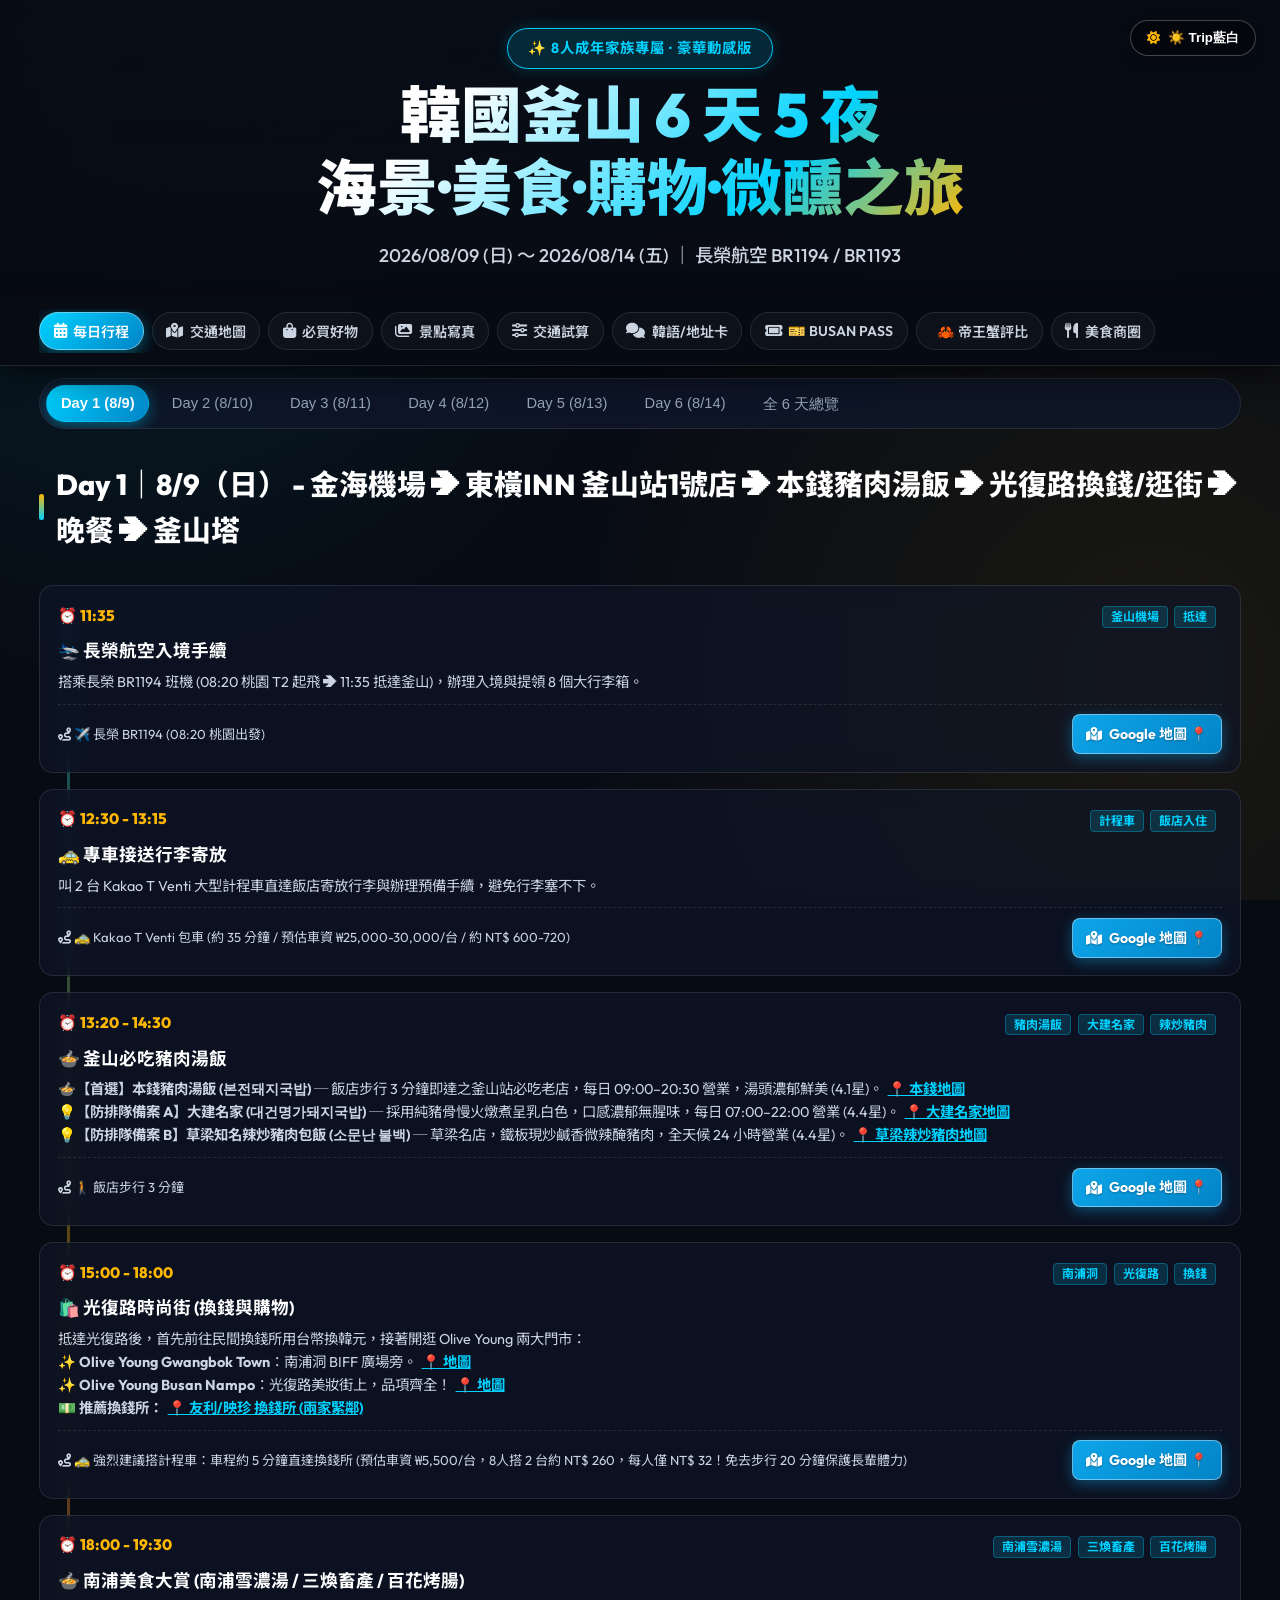
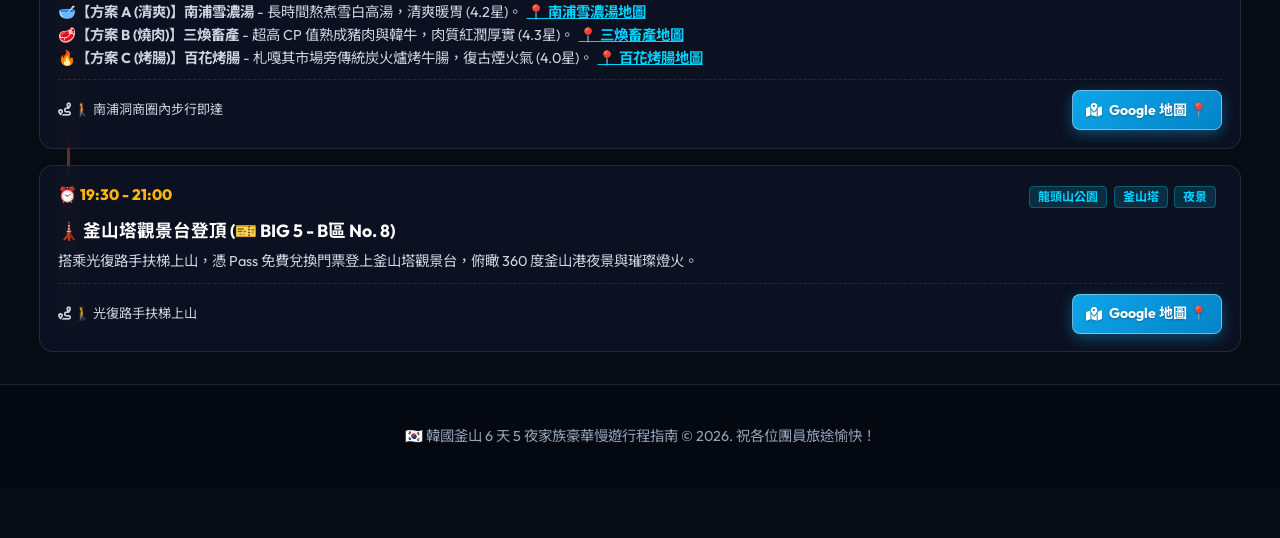
==== commit 165e7990: "docs: remove hardcoded product counts in Olive Young intro text" ====
--- a/index.html
+++ b/index.html
@@ -1160,7 +1160,7 @@
       </div>
       
       <p class="oy-subtitle">
-        整合金針菇影片推薦 14 項與 Klook 最新人氣必買推薦 6 項，總計 20 大韓國美妝藥妝爆款。連結已全部更新至 <strong>Olive Young Global 官方商品頁</strong>，點選下方連結即可直接前往官網查看官方產品圖片、價格及詳細規格。
+        整合金針菇影片推薦與 Klook 最新人氣必買，為您精選多款韓國美妝藥妝爆款。連結已全部更新至 <strong>Olive Young Global 官方商品頁</strong>，點選下方商品即可直接前往官網查看官方產品圖片、價格及詳細規格。
       </p>
 
       <!-- Widgets Area -->
